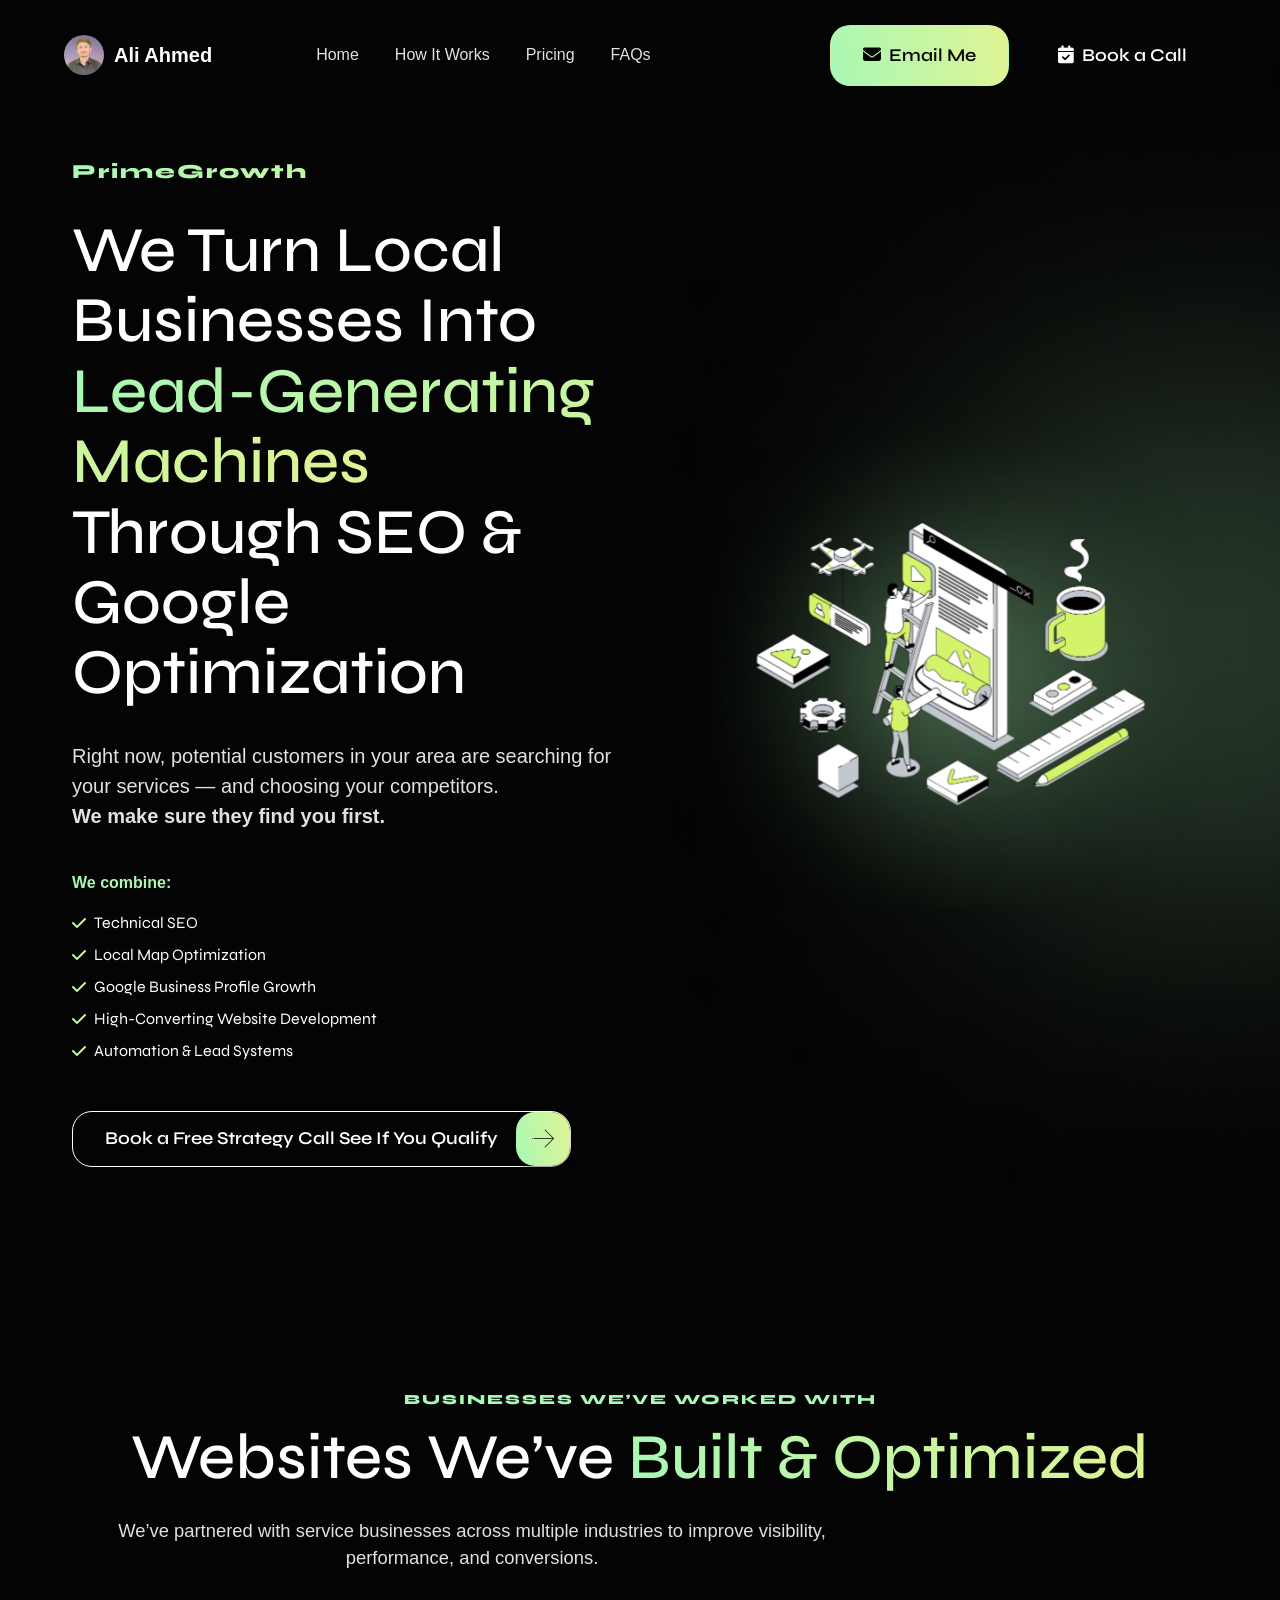
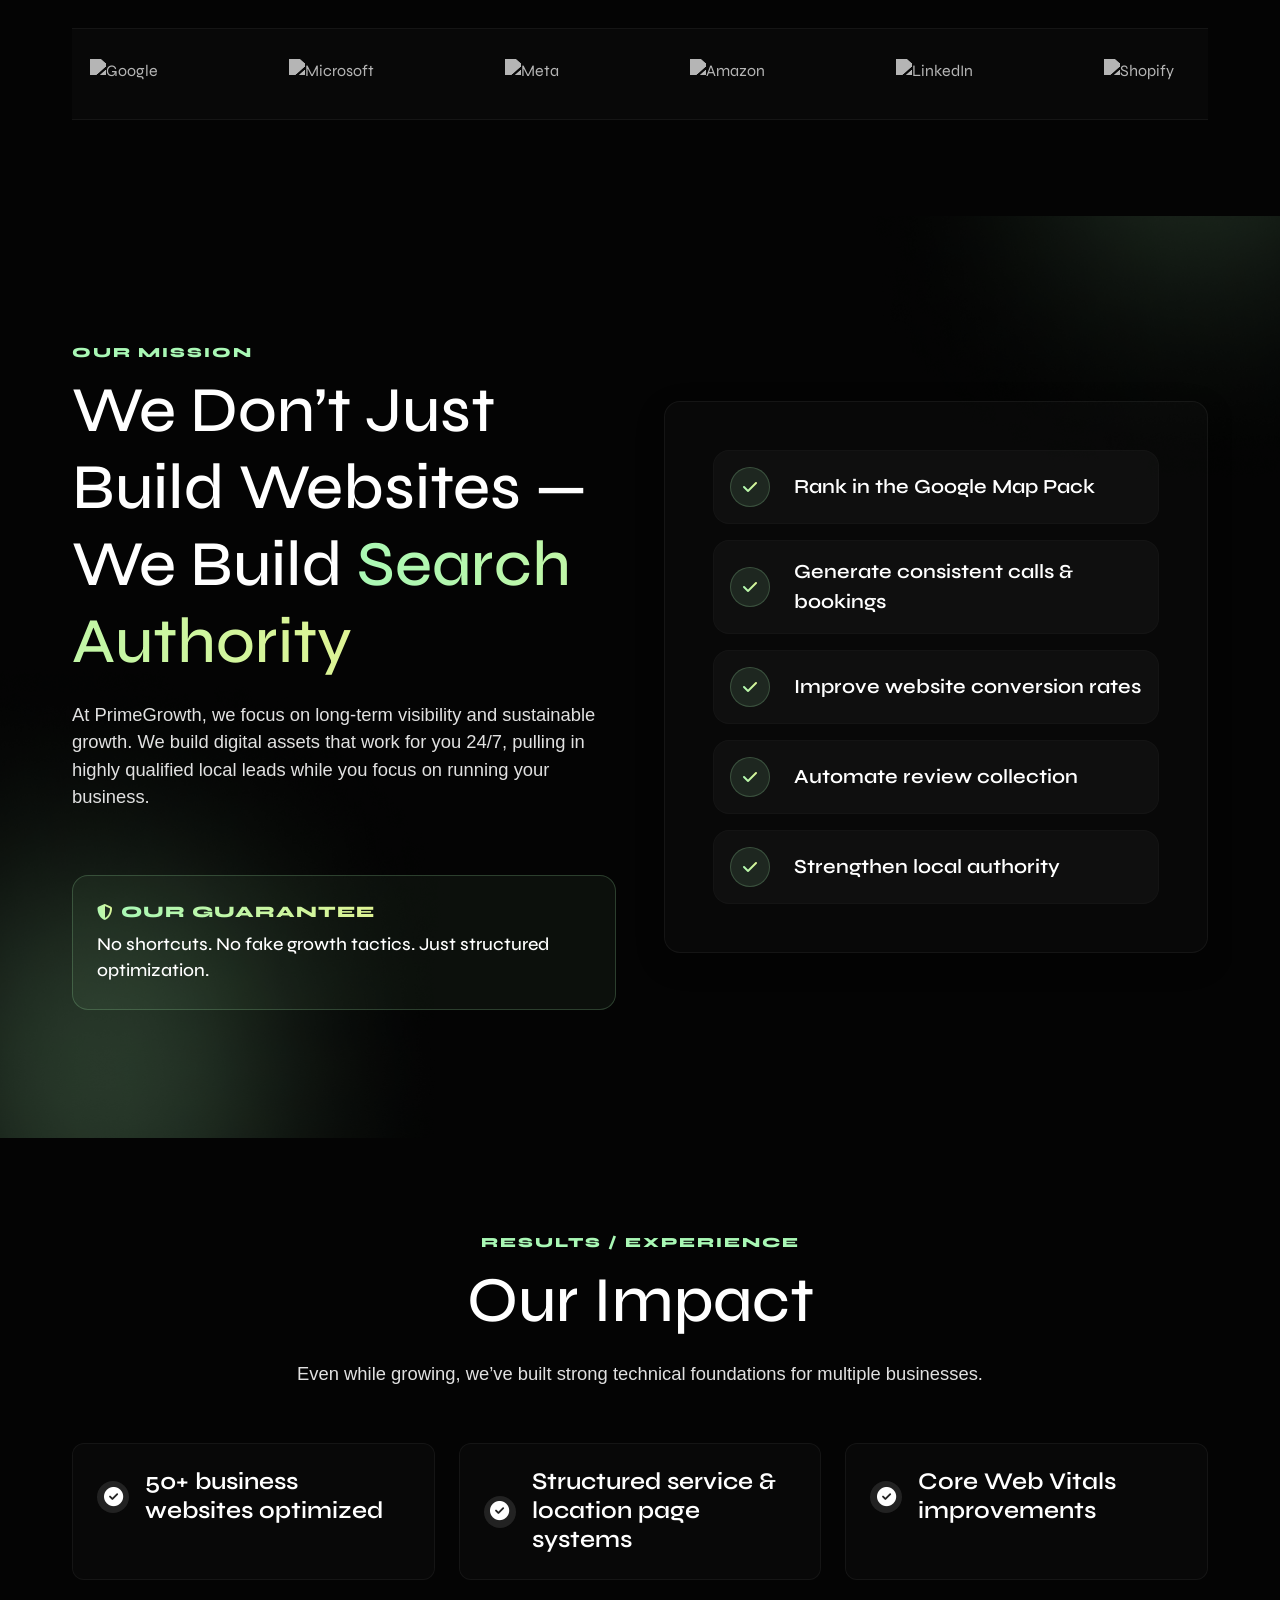
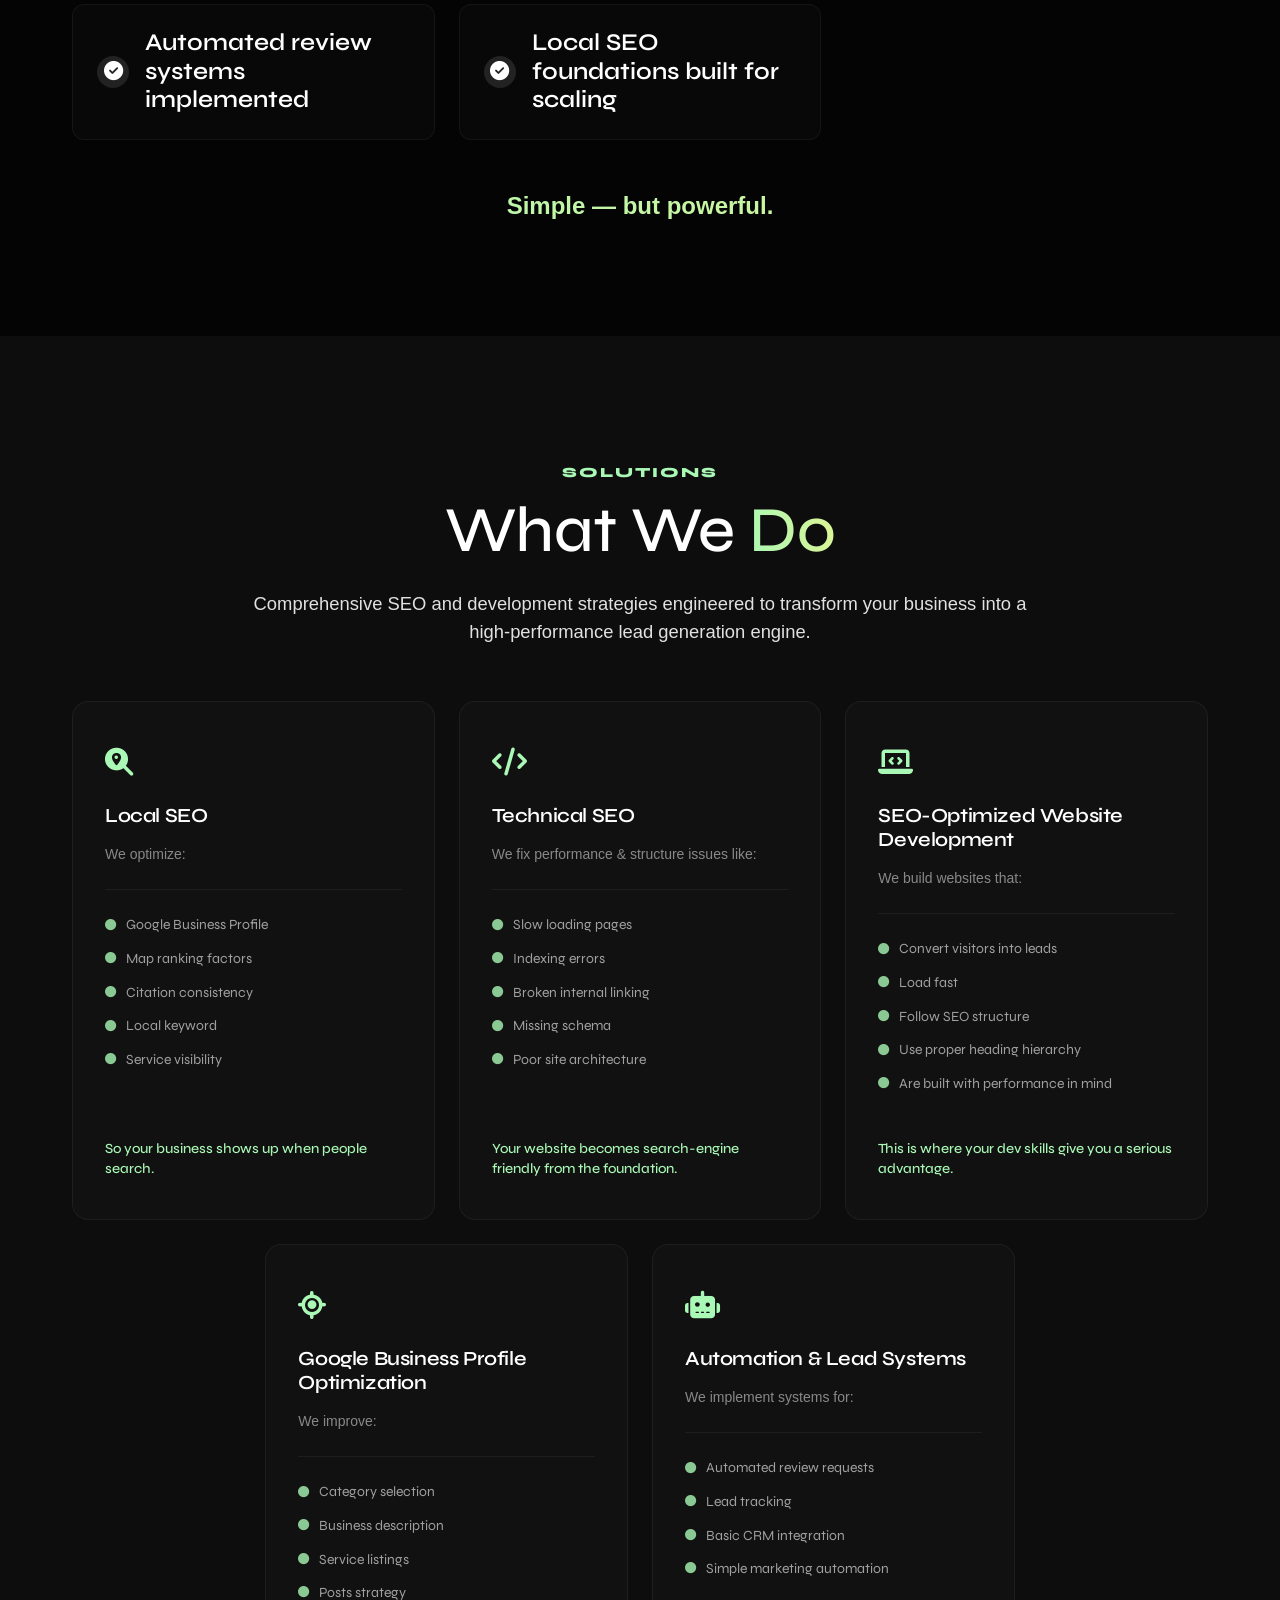
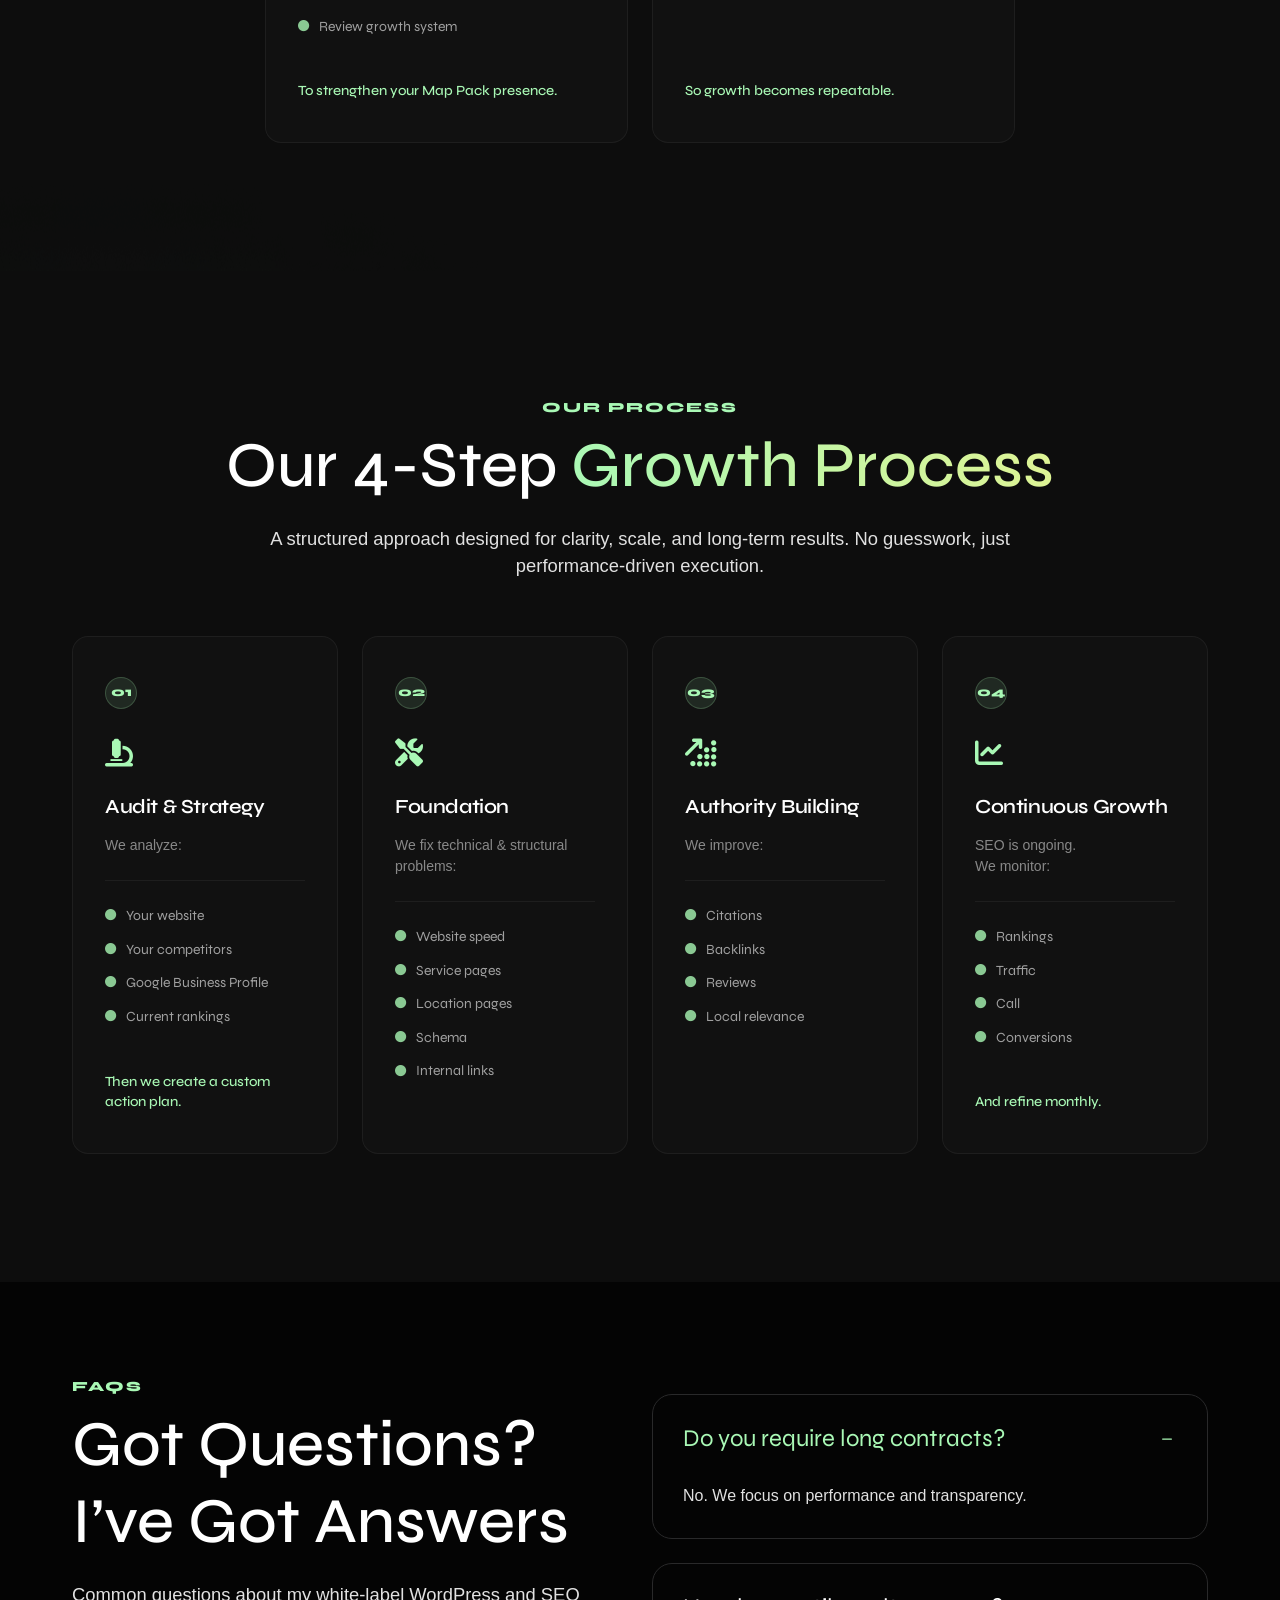
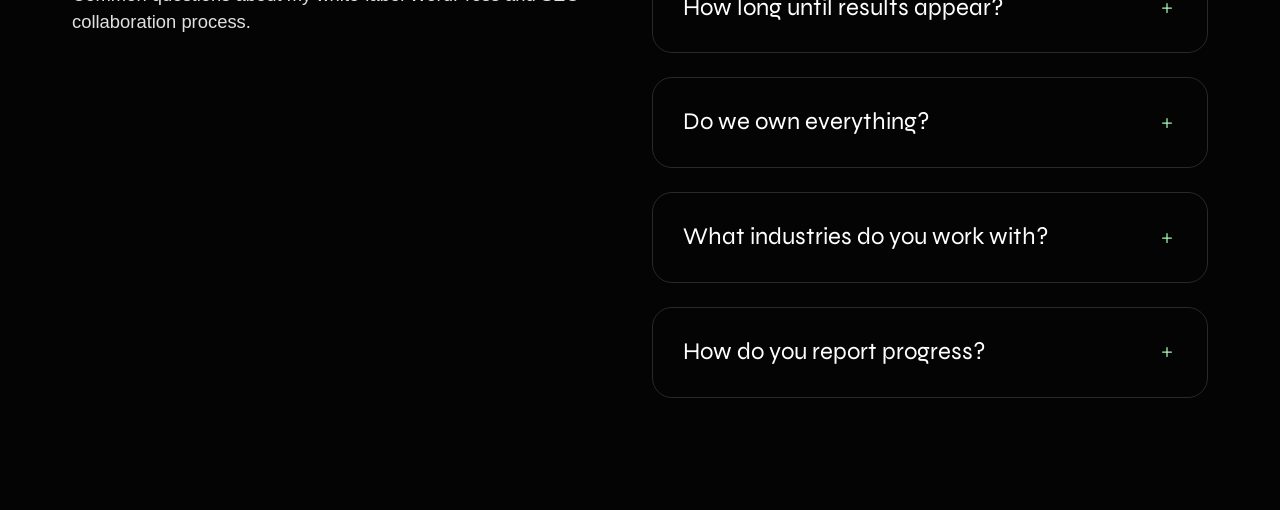
==== index-new.html @ 4bae59f8 "add indexnew.html" ====
<!DOCTYPE html>
<html lang="en">

<head>
    <meta charset="UTF-8">
    <meta name="viewport" content="width=device-width, initial-scale=1.0">
    <link rel="stylesheet" href="css/style.css">
    <link rel="stylesheet" href="https://cdnjs.cloudflare.com/ajax/libs/animate.css/3.7.0/animate.min.css">
    <link rel="stylesheet" href="https://cdn.jsdelivr.net/gh/shishirraven/animate-on-scroll@v1.2/animation_utility.css">
    <link rel="stylesheet" href="https://cdnjs.cloudflare.com/ajax/libs/font-awesome/6.4.2/css/all.min.css">
    <link rel="icon" type="image/x-icon" href="image/logo.png">
    <title>PrimeGrowth — SEO & Google Optimization for Local Businesses</title>
    <meta name="description"
        content="We turn local businesses into lead-generating machines through SEO, Google Business Profile growth, and high-converting websites.">
    <meta name="robots" content="index,follow">
    <meta property="og:title" content="PrimeGrowth — Lead-Generating SEO & Google Optimization">
    <meta property="og:description"
        content="We turn local businesses into lead-generating machines. Book a free strategy call today.">
    <meta property="og:type" content="website">

    <style>
        .marquee-container {
            overflow: hidden;
            user-select: none;
            display: flex;
            gap: 50px;
            padding: 30px 0;
            position: relative;
            background: rgba(255, 255, 255, 0.02);
            border-top: 1px solid rgba(255, 255, 255, 0.05);
            border-bottom: 1px solid rgba(255, 255, 255, 0.05);
        }

        .marquee-content {
            flex-shrink: 0;
            display: flex;
            justify-content: space-around;
            gap: 80px;
            min-width: 100%;
            animation: scroll-left 40s linear infinite;
        }

        @keyframes scroll-left {
            from {
                transform: translateX(0);
            }

            to {
                transform: translateX(calc(-100% - 80px));
            }
        }

        .marquee-item {
            display: flex;
            align-items: center;
            justify-content: center;
        }

        .marquee-item img {
            height: 30px;
            width: auto;
            filter: brightness(0) invert(1);
            opacity: 0.7;
            transition: all 0.3s ease;
        }

        .marquee-item img:hover {
            opacity: 1;
            transform: scale(1.05);
        }

        .marquee-container:hover .marquee-content {
            animation-play-state: paused;
        }

        .card-accent {
            transition: all 0.4s ease !important;
            background: #1a1a1a !important;
            border: 1px solid rgba(169, 248, 181, 0.1) !important;
            color: #ffffff !important;
        }

        .card-accent:hover {
            border-color: var(--accent-color) !important;
            box-shadow: 0 0 20px rgba(169, 248, 181, 0.2) !important;
            transform: translateY(-5px);
            color: #ffffff !important;
        }

        .card-accent p,
        .card-accent h4,
        .card-accent h5,
        .card-accent span,
        .card-accent li,
        .card-accent i {
            color: #ffffff !important;
            -webkit-text-fill-color: #ffffff !important;
        }

        .card-accent .text-accent,
        .card-accent i.text-accent {
            color: var(--accent-color) !important;
            -webkit-text-fill-color: var(--accent-color) !important;
        }

        .card-accent .blob,
        .card-accent .bg {
            display: none !important;
        }

        .card-accent .card-content {
            z-index: 2;
            position: relative;
        }

        .process-step-badge {
            width: 32px;
            height: 32px;
            display: flex;
            align-items: center;
            justify-content: center;
            background: rgba(169, 248, 181, 0.1);
            color: var(--accent-color);
            border-radius: 50%;
            font-size: 0.8rem;
            font-weight: 700;
            border: 1px solid rgba(169, 248, 181, 0.2);
            margin-bottom: 1.5rem;
        }

        .process-card {
            border-radius: 16px !important;
            border: 1px solid rgba(255, 255, 255, 0.05) !important;
            background: rgba(255, 255, 255, 0.02) !important;
            padding: 2.5rem 2rem !important;
            transition: all 0.4s cubic-bezier(0.165, 0.84, 0.44, 1) !important;
            height: 100%;
        }

        .process-card:hover {
            border-color: rgba(169, 248, 181, 0.3) !important;
            background: rgba(255, 255, 255, 0.03) !important;
            transform: translateY(-5px);
        }

        .process-icon-box {
            font-size: 1.75rem;
            color: var(--accent-color);
            margin-bottom: 1.25rem;
            display: inline-block;
        }

        .process-title {
            font-size: 1.25rem;
            font-weight: 600;
            color: #ffffff;
            margin-bottom: 1rem;
            letter-spacing: -0.02em;
        }

        .process-list {
            margin-top: 1.5rem;
            padding-top: 1.5rem;
            border-top: 1px solid rgba(255, 255, 255, 0.05);
        }

        .process-list li {
            color: rgba(255, 255, 255, 0.6) !important;
            font-size: 0.9rem;
            margin-bottom: 0.75rem;
            display: flex;
            align-items: center;
            gap: 10px;
        }

        .process-list li i {
            font-size: 0.7rem;
            color: var(--accent-color);
            opacity: 0.8;
        }

        .process-footer-text {
            font-size: 0.85rem;
            font-weight: 500;
            color: var(--accent-color);
            margin-top: auto;
            padding-top: 1rem;
        }

        @keyframes pulse-ring {
            0% {
                box-shadow: 0 0 0 0 rgba(169, 248, 181, 0.4);
            }

            70% {
                box-shadow: 0 0 0 12px rgba(169, 248, 181, 0);
            }

            100% {
                box-shadow: 0 0 0 0 rgba(169, 248, 181, 0);
            }
        }

        .pulse-icon-wrapper {
            animation: pulse-ring 2.5s infinite cubic-bezier(0.215, 0.61, 0.355, 1);
            border-radius: 50%;
        }
    </style>
</head>

<body>

    <div id="header" class="fixed-top bg-accent-transparent glass-effect py-0 px-xl-5 px-2" style="z-index: 9999;">
        <nav class="navbar navbar-expand-xl">
            <div class="container-fluid ps-3">
                <!-- Logo -->
                <div class="logo-container">
                    <a class="navbar-brand d-flex align-items-center" href="/">
                        <img src="image/profile.jpg" alt="Ali Ahmed" class="img-fluid rounded-circle"
                            style="width:40px; height:40px; object-fit:cover;">
                        <span style="color:white; margin-left:10px; font-weight:600;">Ali Ahmed</span>
                    </a>
                </div>

                <!-- Toggle -->
                <button class="navbar-toggler" type="button" data-bs-toggle="collapse" data-bs-target="#navbarNav"
                    aria-controls="navbarNav" aria-expanded="false" aria-label="Toggle navigation">
                    <i class="fa-solid fa-bars-staggered accent-color-2"></i>
                </button>

                <!-- Menu -->
                <div class="collapse navbar-collapse" id="navbarNav">
                    <ul class="navbar-nav ms-xl-4 ps-xl-5 me-auto mb-2 mb-xl-0 gap-1">
                        <li class="nav-item">
                            <a class="nav-link " aria-current="page" href="/">Home</a>
                        </li>
                        <li class="nav-item">
                            <a class="nav-link" href="#how-it-works">How It Works</a>
                        </li>
                        <li class="nav-item">
                            <a class="nav-link" href="#pricing">Pricing</a>
                        </li>
                        <li class="nav-item">
                            <a class="nav-link" href="#faq">FAQs</a>
                        </li>
                    </ul>

                    <!-- CTA Buttons -->
                    <div class="mb-xl-0 mb-3 d-flex flex-xl-row flex-column gap-3 w-max-content ps-xl-3">
                        <a href="mailto:ali791ahmed@gmail.com"
                            class="btn btn-accent d-flex flex-row gap-2 justify-content-center">
                            <i class="fa-solid fa-envelope"></i>
                            <span>Email Me</span>
                        </a>
                        <a href="#contact" class="btn btn-accent accent d-flex flex-row gap-2 justify-content-center">
                            <i class="fa-solid fa-calendar-check"></i>
                            <span>Book a Call</span>
                        </a>
                    </div>
                </div>
            </div>
        </nav>
    </div>

    <main>
        <!-- Banner -->
        <div class="section position-relative bg-attach-cover"
            style="background-image: url(image/bg_hero.png); padding-top: 10em; padding-bottom: 8em;">
            <div class="r-container position-relative h-100">
                <div class="row row-cols-xl-2 row-cols-1 align-items-center">
                    <div class="col">
                        <div class="d-flex flex-column gap-4 scrollanimation animated fadeInLeft adr-7">
                            <h6 class="text-accent uppercase fw-bold" style="letter-spacing: 2px;">PrimeGrowth</h6>
                            <h1 style="font-size: clamp(2.5rem, 5vw, 4rem); line-height: 1.1;">
                                We Turn Local Businesses Into <span class="text-accent">Lead-Generating Machines</span>
                                Through SEO & Google Optimization
                            </h1>
                            <p class="fs-5 text-color-2 text-start">
                                Right now, potential customers in your area are searching for your services — and
                                choosing your competitors. <br>
                                <strong>We make sure they find you first.</strong>
                            </p>

                            <div class="d-flex flex-column gap-3">
                                <p class="mb-0 fw-bold text-accent">We combine:</p>
                                <ul class="list-unstyled d-flex flex-column gap-2">
                                    <li class="d-flex align-items-center gap-2">
                                        <i class="fa-solid fa-check text-accent"></i> Technical SEO
                                    </li>
                                    <li class="d-flex align-items-center gap-2">
                                        <i class="fa-solid fa-check text-accent"></i> Local Map Optimization
                                    </li>
                                    <li class="d-flex align-items-center gap-2">
                                        <i class="fa-solid fa-check text-accent"></i> Google Business Profile
                                        Growth
                                    </li>
                                    <li class="d-flex align-items-center gap-2">
                                        <i class="fa-solid fa-check text-accent"></i> High-Converting Website
                                        Development
                                    </li>
                                    <li class="d-flex align-items-center gap-2">
                                        <i class="fa-solid fa-check text-accent"></i> Automation & Lead Systems
                                    </li>
                                </ul>
                            </div>

                            <div class="d-flex flex-wrap gap-3 mt-2">
                                <a href="#contact" class="btn btn-accent-icon">
                                    <span>Book a Free Strategy Call See If You Qualify</span>
                                    <div class="icon-box">
                                        <i class="rtmicon rtmicon-arrow-right"></i>
                                    </div>
                                </a>
                            </div>
                        </div>
                    </div>
                    <div class="col mt-xl-0 mt-5 scrollanimation animated fadeInRight adr-7">
                        <div class="position-relative">
                            <img src="image/img_banner.png" class="img-fluid" alt="PrimeGrowth SEO">
                        </div>
                    </div>
                </div>
            </div>
        </div>
        <!-- End Banner -->

        <!-- Trust Section -->
        <div class="section bg-accent-5">
            <div class="r-container">
                <div class="section-header text-center scrollanimation animated fadeInDown adr-7">
                    <h6 class="mini-heading">Businesses We’ve Worked With</h6>
                    <h2>Websites We’ve <span class="text-accent">Built & Optimized</span></h2>
                    <p class="section-para">
                        We’ve partnered with service businesses across multiple industries to improve visibility,
                        performance, and conversions.
                    </p>
                </div>

                <div class="marquee-container scrollanimation animated fadeInUp adr-7">
                    <div class="marquee-content">
                        <div class="marquee-item"><img
                                src="https://upload.wikimedia.org/wikipedia/commons/2/2f/Google_2015_logo.svg"
                                alt="Google"></div>
                        <div class="marquee-item"><img
                                src="https://upload.wikimedia.org/wikipedia/commons/9/96/Microsoft_logo_%282012%29.svg"
                                alt="Microsoft"></div>
                        <div class="marquee-item"><img
                                src="https://upload.wikimedia.org/wikipedia/commons/7/7b/Meta_Platforms_Inc._logo.svg"
                                alt="Meta"></div>
                        <div class="marquee-item"><img
                                src="https://upload.wikimedia.org/wikipedia/commons/a/a9/Amazon_logo.svg" alt="Amazon">
                        </div>
                        <div class="marquee-item"><img
                                src="https://upload.wikimedia.org/wikipedia/commons/0/01/LinkedIn_Logo.svg"
                                alt="LinkedIn"></div>
                        <div class="marquee-item"><img
                                src="https://upload.wikimedia.org/wikipedia/commons/0/0e/Shopify_logo_2018.svg"
                                alt="Shopify"></div>
                    </div>
                    <div class="marquee-content" aria-hidden="true">
                        <div class="marquee-item"><img
                                src="https://upload.wikimedia.org/wikipedia/commons/2/2f/Google_2015_logo.svg"
                                alt="Google"></div>
                        <div class="marquee-item"><img
                                src="https://upload.wikimedia.org/wikipedia/commons/9/96/Microsoft_logo_%282012%29.svg"
                                alt="Microsoft"></div>
                        <div class="marquee-item"><img
                                src="https://upload.wikimedia.org/wikipedia/commons/7/7b/Meta_Platforms_Inc._logo.svg"
                                alt="Meta"></div>
                        <div class="marquee-item"><img
                                src="https://upload.wikimedia.org/wikipedia/commons/a/a9/Amazon_logo.svg" alt="Amazon">
                        </div>
                        <div class="marquee-item"><img
                                src="https://upload.wikimedia.org/wikipedia/commons/0/01/LinkedIn_Logo.svg"
                                alt="LinkedIn"></div>
                        <div class="marquee-item"><img
                                src="https://upload.wikimedia.org/wikipedia/commons/0/0e/Shopify_logo_2018.svg"
                                alt="Shopify"></div>
                    </div>
                </div>
            </div>
        </div>
        <!-- End Trust Section -->

        <!-- Authority Section -->
        <div class="section bg-attach-cover" style="padding-block: 8em; background-image: url(image/bg_support.png);">
            <div class="r-container">
                <div class="row row-cols-xl-2 row-cols-1 align-items-center g-5">

                    <div class="col scrollanimation animated fadeInLeft adr-7">
                        <div class="d-flex flex-column gap-4">
                            <div class="section-header text-start mb-4">
                                <h6 class="mini-heading">OUR MISSION</h6>
                                <h2>
                                    We Don’t Just Build Websites — We Build <span class="text-accent">Search
                                        Authority</span>
                                </h2>
                                <p class="section-para">
                                    At PrimeGrowth, we focus on long-term visibility and sustainable growth. We build
                                    digital assets that work for you 24/7, pulling in highly qualified local leads while
                                    you
                                    focus on running your business.
                                </p>
                            </div>

                            <div class="mt-3 p-4 rounded-4"
                                style="background: rgba(169,248,181,0.05); border: 1px solid rgba(169,248,181,0.2); max-width: 100%;">
                                <div class="d-flex flex-column gap-2">
                                    <div class="d-flex align-items-center gap-2">
                                        <i class="fa-solid fa-shield-halved text-accent"></i>
                                        <span class="fw-bold text-accent uppercase" style="letter-spacing: 1px;">OUR
                                            GUARANTEE</span>
                                    </div>
                                    <h5 class="mb-0 text-white" style="line-height: 1.5; font-size: 1.1rem;">
                                        No shortcuts. No fake growth tactics. Just structured optimization.
                                    </h5>
                                </div>
                            </div>
                        </div>
                    </div>

                    <div class="col scrollanimation animated fadeInRight adr-7">
                        <div class="p-4 p-xl-5 rounded-4 d-flex flex-column gap-3"
                            style="background: rgba(255, 255, 255, 0.02); border: 1px solid rgba(255, 255, 255, 0.05); box-shadow: 0 10px 30px rgba(0,0,0,0.2);">

                            <div class="d-flex align-items-center gap-4 p-3 rounded-3"
                                style="background: rgba(255, 255, 255, 0.03); border: 1px solid rgba(255, 255, 255, 0.02);">
                                <div class="rounded-circle d-flex align-items-center justify-content-center"
                                    style="width: 40px; height: 40px; flex-shrink: 0; background: rgba(169, 248, 181, 0.1); border: 1px solid rgba(169, 248, 181, 0.2);">
                                    <i class="fa-solid fa-check text-accent"></i>
                                </div>
                                <span class="fs-5 fw-semibold text-white">Rank in the Google Map Pack</span>
                            </div>

                            <div class="d-flex align-items-center gap-4 p-3 rounded-3"
                                style="background: rgba(255, 255, 255, 0.03); border: 1px solid rgba(255, 255, 255, 0.02);">
                                <div class="rounded-circle d-flex align-items-center justify-content-center"
                                    style="width: 40px; height: 40px; flex-shrink: 0; background: rgba(169, 248, 181, 0.1); border: 1px solid rgba(169, 248, 181, 0.2);">
                                    <i class="fa-solid fa-check text-accent"></i>
                                </div>
                                <span class="fs-5 fw-semibold text-white">Generate consistent calls & bookings</span>
                            </div>

                            <div class="d-flex align-items-center gap-4 p-3 rounded-3"
                                style="background: rgba(255, 255, 255, 0.03); border: 1px solid rgba(255, 255, 255, 0.02);">
                                <div class="rounded-circle d-flex align-items-center justify-content-center"
                                    style="width: 40px; height: 40px; flex-shrink: 0; background: rgba(169, 248, 181, 0.1); border: 1px solid rgba(169, 248, 181, 0.2);">
                                    <i class="fa-solid fa-check text-accent"></i>
                                </div>
                                <span class="fs-5 fw-semibold text-white">Improve website conversion rates</span>
                            </div>

                            <div class="d-flex align-items-center gap-4 p-3 rounded-3"
                                style="background: rgba(255, 255, 255, 0.03); border: 1px solid rgba(255, 255, 255, 0.02);">
                                <div class="rounded-circle d-flex align-items-center justify-content-center"
                                    style="width: 40px; height: 40px; flex-shrink: 0; background: rgba(169, 248, 181, 0.1); border: 1px solid rgba(169, 248, 181, 0.2);">
                                    <i class="fa-solid fa-check text-accent"></i>
                                </div>
                                <span class="fs-5 fw-semibold text-white">Automate review collection</span>
                            </div>

                            <div class="d-flex align-items-center gap-4 p-3 rounded-3"
                                style="background: rgba(255, 255, 255, 0.03); border: 1px solid rgba(255, 255, 255, 0.02);">
                                <div class="rounded-circle d-flex align-items-center justify-content-center"
                                    style="width: 40px; height: 40px; flex-shrink: 0; background: rgba(169, 248, 181, 0.1); border: 1px solid rgba(169, 248, 181, 0.2);">
                                    <i class="fa-solid fa-check text-accent"></i>
                                </div>
                                <span class="fs-5 fw-semibold text-white">Strengthen local authority</span>
                            </div>

                        </div>
                    </div>

                </div>
            </div>
        </div>

        <!-- Results Section -->
        <div class="section">
            <div class="r-container">
                <div class="section-header text-center scrollanimation animated fadeInDown adr-7">
                    <h6 class="mini-heading">RESULTS / EXPERIENCE</h6>
                    <h2>Our Impact</h2>
                    <p class="section-para mx-auto">
                        Even while growing, we’ve built strong technical foundations for multiple businesses.
                    </p>
                </div>

                <div
                    class="row row-cols-xl-3 row-cols-md-2 row-cols-1 g-4 mb-5 scrollanimation animated fadeInUp adr-7">

                    <div class="col">
                        <div class="card-service h-100 p-4"
                            style="background: rgba(255, 255, 255, 0.02); border: 1px solid rgba(255, 255, 255, 0.05); border-radius: 12px;">
                            <div class="d-flex align-items-center gap-3">
                                <div class="bg-accent rounded-circle d-flex align-items-center justify-content-center pulse-icon-wrapper"
                                    style="width: 32px; height: 32px; flex-shrink: 0;">
                                    <i class="fa-solid fa-circle-check"
                                        style="color: #ffffff !important; font-size: 1.2rem;"></i>
                                </div>
                                <h5 class="mb-0 fw-semibold text-white">50+ business websites optimized</h5>
                            </div>
                        </div>
                    </div>

                    <div class="col">
                        <div class="card-service h-100 p-4"
                            style="background: rgba(255, 255, 255, 0.02); border: 1px solid rgba(255, 255, 255, 0.05); border-radius: 12px;">
                            <div class="d-flex align-items-center gap-3">
                                <div class="bg-accent rounded-circle d-flex align-items-center justify-content-center pulse-icon-wrapper"
                                    style="width: 32px; height: 32px; flex-shrink: 0;">
                                    <i class="fa-solid fa-circle-check"
                                        style="color: #ffffff !important; font-size: 1.2rem;"></i>
                                </div>
                                <h5 class="mb-0 fw-semibold text-white">Structured service & location page systems</h5>
                            </div>
                        </div>
                    </div>

                    <div class="col">
                        <div class="card-service h-100 p-4"
                            style="background: rgba(255, 255, 255, 0.02); border: 1px solid rgba(255, 255, 255, 0.05); border-radius: 12px;">
                            <div class="d-flex align-items-center gap-3">
                                <div class="bg-accent rounded-circle d-flex align-items-center justify-content-center pulse-icon-wrapper"
                                    style="width: 32px; height: 32px; flex-shrink: 0;">
                                    <i class="fa-solid fa-circle-check"
                                        style="color: #ffffff !important; font-size: 1.2rem;"></i>
                                </div>
                                <h5 class="mb-0 fw-semibold text-white">Core Web Vitals improvements</h5>
                            </div>
                        </div>
                    </div>

                    <div class="col">
                        <div class="card-service h-100 p-4"
                            style="background: rgba(255, 255, 255, 0.02); border: 1px solid rgba(255, 255, 255, 0.05); border-radius: 12px;">
                            <div class="d-flex align-items-center gap-3">
                                <div class="bg-accent rounded-circle d-flex align-items-center justify-content-center pulse-icon-wrapper"
                                    style="width: 32px; height: 32px; flex-shrink: 0;">
                                    <i class="fa-solid fa-circle-check"
                                        style="color: #ffffff !important; font-size: 1.2rem;"></i>
                                </div>
                                <h5 class="mb-0 fw-semibold text-white">Automated review systems implemented</h5>
                            </div>
                        </div>
                    </div>

                    <div class="col">
                        <div class="card-service h-100 p-4"
                            style="background: rgba(255, 255, 255, 0.02); border: 1px solid rgba(255, 255, 255, 0.05); border-radius: 12px;">
                            <div class="d-flex align-items-center gap-3">
                                <div class="bg-accent rounded-circle d-flex align-items-center justify-content-center pulse-icon-wrapper"
                                    style="width: 32px; height: 32px; flex-shrink: 0;">
                                    <i class="fa-solid fa-circle-check"
                                        style="color: #ffffff !important; font-size: 1.2rem;"></i>
                                </div>
                                <h5 class="mb-0 fw-semibold text-white">Local SEO foundations built for scaling</h5>
                            </div>
                        </div>
                    </div>

                </div>

                <div class="text-center scrollanimation animated fadeInUp adr-7">
                    <p class="fs-4 fw-bold text-accent">Simple — but powerful.</p>
                </div>
            </div>
        </div>

        <!-- Services Section -->
        <div class="section bg-accent-5" id="services" style="background: #0d0d0d; padding-block: 8em; background-image: url(image/bg_support.png);">
            <div class="r-container">
                <!-- Section Header -->
                <div class="section-header text-center scrollanimation animated fadeInDown adr-7">
                    <h6 class="mini-heading">SOLUTIONS</h6>
                    <h2>What We <span class="text-accent">Do</span></h2>
                    <p class="section-para mx-auto">
                        Comprehensive SEO and development strategies engineered to transform your business into a
                        high-performance lead generation engine.
                    </p>
                </div>

                <div
                    class="row row-cols-xl-3 row-cols-md-2 row-cols-1 g-4 scrollanimation animated fadeInUp adr-7 justify-content-center">
                    <!-- Service 1: Local SEO -->
                    <div class="col">
                        <div class="process-card d-flex flex-column">
                            <div class="process-icon-box">
                                <i class="fa-solid fa-magnifying-glass-location"></i>
                            </div>
                            <h4 class="process-title">Local SEO</h4>
                            <p class="small mb-0" style="color: rgba(255,255,255,0.5);">We optimize:</p>

                            <ul class="list-unstyled process-list">
                                <li><i class="fa-solid fa-circle"></i> Google Business Profile</li>
                                <li><i class="fa-solid fa-circle"></i> Map ranking factors</li>
                                <li><i class="fa-solid fa-circle"></i> Citation consistency</li>
                                <li><i class="fa-solid fa-circle"></i> Local keyword</li>
                                <li><i class="fa-solid fa-circle"></i> Service visibility</li>
                            </ul>

                            <div class="process-footer-text">
                                So your business shows up when people search.
                            </div>
                        </div>
                    </div>

                    <!-- Service 2: Technical SEO -->
                    <div class="col">
                        <div class="process-card d-flex flex-column">
                            <div class="process-icon-box">
                                <i class="fa-solid fa-code"></i>
                            </div>
                            <h4 class="process-title">Technical SEO</h4>
                            <p class="small mb-0" style="color: rgba(255,255,255,0.5);">We fix performance & structure
                                issues like:</p>

                            <ul class="list-unstyled process-list">
                                <li><i class="fa-solid fa-circle"></i> Slow loading pages</li>
                                <li><i class="fa-solid fa-circle"></i> Indexing errors</li>
                                <li><i class="fa-solid fa-circle"></i> Broken internal linking</li>
                                <li><i class="fa-solid fa-circle"></i> Missing schema</li>
                                <li><i class="fa-solid fa-circle"></i> Poor site architecture</li>
                            </ul>

                            <div class="process-footer-text">
                                Your website becomes search-engine friendly from the foundation.
                            </div>
                        </div>
                    </div>

                    <!-- Service 3: SEO-Optimized Website Development -->
                    <div class="col">
                        <div class="process-card d-flex flex-column">
                            <div class="process-icon-box">
                                <i class="fa-solid fa-laptop-code"></i>
                            </div>
                            <h4 class="process-title">SEO-Optimized Website Development</h4>
                            <p class="small mb-0" style="color: rgba(255,255,255,0.5);">We build websites that: </p>

                            <ul class="list-unstyled process-list">
                                <li><i class="fa-solid fa-circle"></i> Convert visitors into leads</li>
                                <li><i class="fa-solid fa-circle"></i> Load fast</li>
                                <li><i class="fa-solid fa-circle"></i> Follow SEO structure</li>
                                <li><i class="fa-solid fa-circle"></i> Use proper heading hierarchy</li>
                                <li><i class="fa-solid fa-circle"></i> Are built with performance in mind</li>
                            </ul>

                            <div class="process-footer-text">
                                This is where your dev skills give you a serious advantage.
                            </div>
                        </div>
                    </div>

                    <!-- Service 4: Google Business Profile Optimization -->
                    <div class="col">
                        <div class="process-card d-flex flex-column">
                            <div class="process-icon-box">
                                <i class="fa-solid fa-location-crosshairs"></i>
                            </div>
                            <h4 class="process-title">Google Business Profile Optimization</h4>
                            <p class="small mb-0" style="color: rgba(255,255,255,0.5);">We improve:</p>

                            <ul class="list-unstyled process-list">
                                <li><i class="fa-solid fa-circle"></i> Category selection</li>
                                <li><i class="fa-solid fa-circle"></i> Business description</li>
                                <li><i class="fa-solid fa-circle"></i> Service listings</li>
                                <li><i class="fa-solid fa-circle"></i> Posts strategy</li>
                                <li><i class="fa-solid fa-circle"></i> Review growth system</li>
                            </ul>

                            <div class="process-footer-text">
                                To strengthen your Map Pack presence.
                            </div>
                        </div>
                    </div>

                    <!-- Service 5: Automation & Lead Systems -->
                    <div class="col">
                        <div class="process-card d-flex flex-column">
                            <div class="process-icon-box">
                                <i class="fa-solid fa-robot"></i>
                            </div>
                            <h4 class="process-title">Automation & Lead Systems</h4>
                            <p class="small mb-0" style="color: rgba(255,255,255,0.5);">We implement systems for:</p>

                            <ul class="list-unstyled process-list">
                                <li><i class="fa-solid fa-circle"></i> Automated review requests</li>
                                <li><i class="fa-solid fa-circle"></i> Lead tracking</li>
                                <li><i class="fa-solid fa-circle"></i> Basic CRM integration</li>
                                <li><i class="fa-solid fa-circle"></i> Simple marketing automation</li>
                            </ul>

                            <div class="process-footer-text">
                                So growth becomes repeatable.
                            </div>
                        </div>
                    </div>
                </div>
            </div>
        </div>
        <!-- End Services Section -->

        <!-- Professional Process Section -->
        <div class="section overflow-hidden" style="background: #0d0d0d; padding-block: 8em; position: relative;">
            <div class="r-container">
                <!-- Header -->
                <div class="section-header text-center scrollanimation animated fadeInDown adr-7">
                    <h6 class="mini-heading">OUR PROCESS</h6>
                    <h2>Our 4-Step <span class="text-accent">Growth Process</span></h2>
                    <p class="section-para mx-auto">
                        A structured approach designed for clarity, scale, and long-term results. No guesswork, just
                        performance-driven execution.
                    </p>
                </div>

                <!-- Process Steps Grid -->
                <div class="row row-cols-xl-4 row-cols-md-2 row-cols-1 g-4 scrollanimation animated fadeInUp adr-7">
                    <!-- Step 01 -->
                    <div class="col">
                        <div class="process-card d-flex flex-column">
                            <div class="process-step-badge">01</div>
                            <div class="process-icon-box">
                                <i class="fa-solid fa-microscope"></i>
                            </div>
                            <h4 class="process-title">Audit & Strategy</h4>
                            <p class="small mb-0" style="color: rgba(255,255,255,0.5);">We analyze:</p>

                            <ul class="list-unstyled process-list">
                                <li><i class="fa-solid fa-circle"></i> Your website</li>
                                <li><i class="fa-solid fa-circle"></i> Your competitors</li>
                                <li><i class="fa-solid fa-circle"></i> Google Business Profile</li>
                                <li><i class="fa-solid fa-circle"></i> Current rankings</li>
                            </ul>

                            <div class="process-footer-text">
                                Then we create a custom action plan.
                            </div>
                        </div>
                    </div>

                    <!-- Step 02 -->
                    <div class="col">
                        <div class="process-card d-flex flex-column">
                            <div class="process-step-badge">02</div>
                            <div class="process-icon-box">
                                <i class="fa-solid fa-screwdriver-wrench"></i>
                            </div>
                            <h4 class="process-title">Foundation</h4>
                            <p class="small mb-0" style="color: rgba(255,255,255,0.5);">We fix technical & structural
                                problems:</p>

                            <ul class="list-unstyled process-list">
                                <li><i class="fa-solid fa-circle"></i> Website speed</li>
                                <li><i class="fa-solid fa-circle"></i> Service pages</li>
                                <li><i class="fa-solid fa-circle"></i> Location pages</li>
                                <li><i class="fa-solid fa-circle"></i> Schema</li>
                                <li><i class="fa-solid fa-circle"></i> Internal links</li>
                            </ul>
                        </div>
                    </div>

                    <!-- Step 03 -->
                    <div class="col">
                        <div class="process-card d-flex flex-column">
                            <div class="process-step-badge">03</div>
                            <div class="process-icon-box">
                                <i class="fa-solid fa-arrow-up-right-dots"></i>
                            </div>
                            <h4 class="process-title">Authority Building</h4>
                            <p class="small mb-0" style="color: rgba(255,255,255,0.5);">We improve:</p>

                            <ul class="list-unstyled process-list">
                                <li><i class="fa-solid fa-circle"></i> Citations</li>
                                <li><i class="fa-solid fa-circle"></i> Backlinks</li>
                                <li><i class="fa-solid fa-circle"></i> Reviews</li>
                                <li><i class="fa-solid fa-circle"></i> Local relevance</li>
                            </ul>
                        </div>
                    </div>

                    <!-- Step 04 -->
                    <div class="col">
                        <div class="process-card d-flex flex-column">
                            <div class="process-step-badge">04</div>
                            <div class="process-icon-box">
                                <i class="fa-solid fa-chart-line"></i>
                            </div>
                            <h4 class="process-title">Continuous Growth</h4>
                            <p class="small mb-0" style="color: rgba(255,255,255,0.5);">SEO is ongoing. <br> We monitor:
                            </p>

                            <ul class="list-unstyled process-list">
                                <li><i class="fa-solid fa-circle"></i> Rankings</li>
                                <li><i class="fa-solid fa-circle"></i> Traffic</li>
                                <li><i class="fa-solid fa-circle"></i> Call</li>
                                <li><i class="fa-solid fa-circle"></i> Conversions</li>
                            </ul>

                            <div class="process-footer-text">
                                And refine monthly.
                            </div>
                        </div>
                    </div>
                </div>
            </div>
        </div>
        <!-- End Professional Process Section -->

        <!-- FAQ Section -->
        <div class="section" id="faq">
            <div class="r-container">
                <div class="row row-cols-xl-2 row-cols-1">
                    <div class="col mb-3 scrollanimation animated fadeInLeft adr-7">
                        <div class="section-header text-center text-md-start">
                            <h6 class="mini-heading">FAQs</h6>
                            <h2>Got Questions? I’ve Got Answers</h2>
                            <p class="section-para">
                                Common questions about my white-label WordPress and SEO collaboration process.
                            </p>
                        </div>
                    </div>
                    <div class="col mb-3 scrollanimation animated fadeInRight adr-7">
                        <div class="d-flex flex-column gap-4 w-100">
                            <div class="accordion mt-3 d-flex flex-column gap-4" id="faqAccordion1">

                                <div class="accordion-item">
                                    <h2 class="accordion-header">
                                        <button class="accordion-button" type="button" data-bs-toggle="collapse"
                                            data-bs-target="#faqTrust" aria-expanded="true" aria-controls="faqTrust">
                                            Do you require long contracts?
                                        </button>
                                    </h2>
                                    <div id="faqTrust" class="accordion-collapse collapse show"
                                        data-bs-parent="#faqAccordion1">
                                        <div class="accordion-body">
                                            No. We focus on performance and transparency.
                                        </div>
                                    </div>
                                </div>

                                <div class="accordion-item">
                                    <h2 class="accordion-header">
                                        <button class="accordion-button collapsed" type="button"
                                            data-bs-toggle="collapse" data-bs-target="#faq1" aria-expanded="false"
                                            aria-controls="faq1">
                                            How long until results appear?
                                        </button>
                                    </h2>
                                    <div id="faq1" class="accordion-collapse collapse" data-bs-parent="#faqAccordion1">
                                        <div class="accordion-body">
                                            Local SEO typically shows movement in 2–4 months.
                                        </div>
                                    </div>
                                </div>

                                <div class="accordion-item">
                                    <h2 class="accordion-header">
                                        <button class="accordion-button collapsed" type="button"
                                            data-bs-toggle="collapse" data-bs-target="#faq2" aria-expanded="false"
                                            aria-controls="faq2">
                                            Do we own everything?
                                        </button>
                                    </h2>
                                    <div id="faq2" class="accordion-collapse collapse" data-bs-parent="#faqAccordion1">
                                        <div class="accordion-body">
                                            Yes. You own your website, domain, and Google Business Profile.
                                        </div>
                                    </div>
                                </div>

                                <div class="accordion-item">
                                    <h2 class="accordion-header">
                                        <button class="accordion-button collapsed" type="button"
                                            data-bs-toggle="collapse" data-bs-target="#faq3" aria-expanded="false"
                                            aria-controls="faq3">
                                            What industries do you work with?
                                        </button>
                                    </h2>
                                    <div id="faq3" class="accordion-collapse collapse" data-bs-parent="#faqAccordion1">
                                        <div class="accordion-body">
                                            We specialize in service-based local businesses.
                                        </div>
                                    </div>
                                </div>

                                <div class="accordion-item">
                                    <h2 class="accordion-header">
                                        <button class="accordion-button collapsed" type="button"
                                            data-bs-toggle="collapse" data-bs-target="#faq4" aria-expanded="false"
                                            aria-controls="faq4">
                                            How do you report progress?
                                        </button>
                                    </h2>
                                    <div id="faq4" class="accordion-collapse collapse" data-bs-parent="#faqAccordion1">
                                        <div class="accordion-body">
                                            We provide ranking & performance updates monthly.
                                        </div>
                                    </div>
                                </div>

                            </div>
                        </div>
                    </div>
                </div>
            </div>
        </div>
        <!-- End FAQ Section -->

    </main>

    <script src="js/vendor/bootstrap.bundle.min.js"></script>
    <script src="js/vendor/jquery.min.js"></script>
    <script src="js/script.js"></script>
</body>

</html>
---- css/style.css ----
/* Table of Contents:
1. Import Statements
2. Keyframes and Property Animations    
3. Custom Properties
4. Global Styles
5. Typography Styles
6. Heading and Subheadings
7. Form and Inputs
8. Maps Elements
9. Header, Footer and Navbar
10. Section and Container
11. Background and Setting Color
12. Swiper Setting
13. Button and Links
14. Overlay
15. Utility Classes
16. Social and Contact Setting
17. Breadcrumb
18. Spesific Media Queries
19. Card Setting
20. Progress and Rating 
21. Accordion
*/

/* ---------------------------- */
/* Import Statements            */
/* ---------------------------- */
@import url('../css/vendor/');
@import url('../css/vendor/bootstrap.min.css');
@import url('../css/vendor/fontawesome.css');
@import url('../css/vendor/brands.css');
@import url('../css/vendor/regular.css');
@import url('../css/vendor/solid.css');
@import url('../css/vendor/swiper-bundle.min.css');
@import url('../css/vendor/rtmicons.css');
@import url('../css/vendor/syne/stylesheet.css');
@import url('../css/vendor/inter/stylesheet.css');


/* ---------------------------- */
/* Keyframes and Property Animations            */
/* ---------------------------- */
@property --progress {
    syntax: '<integer>';
    inherits: true;
    initial-value: 0;
}

@keyframes load {
    to {
        --progress: var(--value)
    }
}

@keyframes background_animation {
    from {
        background-size: 100%;
    }

    to {
        background-size: 110%;
    }
}

@keyframes ripple {
    from {
        opacity: 1;
        transform: scale3d(1, 1, 1);
        transform-origin: center;
        border-width: 0px;
    }

    to {
        opacity: 0;
        transform: scale3d(1.7, 1.7, 1.8);
        transform-origin: center;
        border-width: 13px;
    }
}

/* ---------------------------- */
/*  Custom Properties            */
/* ---------------------------- */
:root {
    --primary: #040404;
    --text-color: #FFFFFF;
    --text-color-2: #E1E1E1;
    --background-color: #222222;
    --accent-color: #A9F8B5;
    --accent-color-2: #DFF494;
    --accent-color-3: linear-gradient(78.12deg, #A9F8B5 0.32%, #DFF494 99.52%);
    --accent-color-4: #666669;
    --accent-color-5: #29292a;
    --font-1: "Syne", sans-serif;
    --font-2: "Inter", sans-serif;
}


/* ---------------------------- */
/* Global Styles                */
/* ---------------------------- */
body {
    font-family: var(--font-1);
    color: var(--text-color);
    background-color: var(--primary);
}


/* ---------------------------- */
/* Typography                   */
/* ---------------------------- */
h1 {
    font-size: 72px;
    font-size: bold;
}

h2 {
    font-size: 64px;
    font-size: bold;
}


h3 {
    font-size: 48px;
    font-weight: 500;
}

h4 {
    font-size: 28px;
    font-weight: 500;
}

h5 {
    font-size: 24px;
    font-weight: 500;
}

h6 {
    font-size: 20px;
    font-weight: 500;
}

/* ---------------------------- */
/* Section Header Utilities      */
/* ---------------------------- */
.section-header {
    display: flex;
    flex-direction: column;
    gap: 0.75rem;
    margin-bottom: 3.5rem;
}

.section-header.text-center {
    text-align: center;
    /* align-items: center; */
}

.section-header.text-start {
    text-align: left;
    align-items: flex-start;
}

.mini-heading {
    color: var(--accent-color) !important;
    text-transform: uppercase;
    font-weight: 700;
    letter-spacing: 2px;
    font-size: 0.9rem;
    margin-bottom: 0;
}

.section-para {
    font-size: 1.15rem;
    color: var(--text-color-2);
    max-width: 800px;
    margin-bottom: 0;
}

@media (max-width: 993px) {
    .section-header {
        margin-bottom: 2.5rem;
        gap: 0.5rem;
    }
    .section-para {
        font-size: 1rem;
    }
}


button,
a {
    font-size: 18px;
    font-family: var(--font-2);
}

p {
    font-size: 16px;
    font-family: var(--font-2);
    color: var(--text-color-2);
}
.text-color-2{
    text-align: center;
}
ul {
    list-style: none;
}

.list-circle {
    list-style: disc var(--accent-color);
}

li {
    font-size: 16px;
}

img {
    object-fit: cover;
}

.text-accent {
    background: linear-gradient(78.12deg, #A9F8B5 0.32%, #DFF494 99.52%);
    -webkit-background-clip: text;
    -webkit-text-fill-color: transparent;
    background-clip: text;
}

.price-text {
    font-size: 64px;
    font-weight: bolder;
}

.price-text2 {
    font-size: 40px;
    font-weight: bolder;
}

.testimonial-text {
    font-size: 20px;
    font-style: italic;
    font-family: var(--font-2);
}

.testimonial-name {
    font-size: 18px;
    font-family: var(--font-2);
    color: var(--accent-color);
}

.testimonial-desc {
    font-size: 16px;
    font-family: var(--font-2);
    color: var(--text-color-2);
}

.small-text {
    font-size: 12px;
    font-family: var(--font-2);
}

.brush1 {
    position: relative;
    display: inline-block;
    padding-bottom: 20px;
}

.brush1::before {
    content: "";
    background: url('../image/Asset1.png') no-repeat center;
    background-size: contain;
    position: absolute;
    width: 110%;
    height: 100%;
    top: 0;
    left: -5%;
    z-index: -1;
    opacity: 0.8;
}

.brush2 {
    position: relative;
    display: inline-block;
    padding-bottom: 25px;
}

.brush2::before {
    content: "";
    background: url('../image/Asset31.png') no-repeat center;
    background-size: contain;
    position: absolute;
    width: 70%;
    height: 100%;
    top: 0;
    left: 10%;
    z-index: -1;
    opacity: 1;
}

/* ---------------------------- */
/* Headings and Subheadings      */
/* ---------------------------- */
.banner-heading {
    font-size: 5.5rem;
}

.sub-heading {
    color: var(--accent-color);
}

.text-color {
    color: var(--text-color);
}

.text-color-2 {
    color: var(--text-color-2);
}

.p-banner {
    color: var(--primary);
}

/* ---------------------------- */
/* Forms and Inputs             */
/* ---------------------------- */
.form-control {
    padding: 15px 24px;
    border: none;
}

.form-label {
    font-size: 24px;
}

.form.contact textarea {
    background-color: transparent;
    border-radius: 20px;
    color: var(--text-color-2);
    border: 1px solid var(--accent-color);
    outline: none;
    font-family: var(--font-2);
}

.form.contact input,
.form.contact select {
    background-color: transparent;
    border-radius: 20px;
    color: var(--text-color-2);
    border: 1px solid var(--accent-color);
    outline: none;
    font-family: var(--font-2);
}

.form.contact input:focus,
.form.contact textarea:focus,
.form.contact select:focus {
    box-shadow: none;
    border: solid 1px var(--accent-color);
    background-color: var(--accent-color);
    color: var(--primary);
}

.form.contact input:autofill,
.form.contact input:autofill:focus {
    color: var(--primary);
    transition: background-color 5000s ease-in-out;
    -webkit-text-fill-color: var(--primary);
    font-family: var(--font-2);
}

.form.contact input::placeholder,
.form.contact textarea::placeholder {
    color: var(--accent-color);
    font-family: var(--font-2);
}

.form.contact .submit_form {
    padding-inline: 2rem;
    padding-block: 1rem;
    text-decoration: none;
    transition: all 0.5s;
    background-color: var(--accent-color);
    color: var(--primary);
    border-radius: 20px;
    border: solid 1px var(--primary);
}

.form.contact .submit_form:hover {
    background-color: transparent;
    color: var(--accent-color);
    border: solid 1px var(--accent-color);
}

.form textarea {
    background-color: transparent;
    border-radius: 20px;
    color: var(--text-color-2);
    border: 1px solid var(--accent-color-4);
    outline: none;
    font-family: var(--font-1);
}

.form input,
.form select {
    background-color: transparent;
    border-radius: 20px;
    color: var(--text-color-2);
    border: 1px solid var(--accent-color-4);
    outline: none;
    font-family: var(--font-1);
}

/* Style khusus untuk opsi yang terpilih */
form select.form-select option:checked {
    color: var(--text-color-2);
}

.form input:focus,
.form textarea:focus,
.form select:focus {
    box-shadow: none;
    border: solid 1px var(--accent-color-2);
    background-color: var(--background-color);
    color: var(--accent-color-2);
}

.form input:autofill,
.form input:autofill:focus {
    color: var(--accent-color-4);
    transition: background-color 5000s ease-in-out;
    -webkit-text-fill-color: var(--text-color-2);
    font-family: var(--font-2);
}

.form input::placeholder,
.form textarea::placeholder {
    color: var(--accent-color-4);
    font-family: var(--font-1);
}

.custom-input-group {
    border: 1px solid var(--accent-color);
    border-radius: 50px;
    background: #1f1f1f;
    padding: 4px;
}

.custom-email-input {
    border: none !important;
    background: transparent !important;
    color: var(--text-color) !important;
    padding-left: 20px;
    padding-right: 0;
    font-size: 18px;
}

.custom-email-input::placeholder {
    color: var(--accent-color-4);
    font-size: 18px;
}

.custom-submit-button {
    background: var(--accent-color-3) !important;
    color: var(--primary) !important;
    font-weight: 600;
    padding: 12px 24px !important;
    border-radius: 50px !important;
    transition: all 0.3s ease;
}

.custom-submit-button:hover {
    opacity: 0.9;
}


.form option {
    background-color: var(--primary);
}

.form-check-input:checked[type=checkbox] {
    --bs-form-check-bg-image: url('data:image/svg+xml,<svg xmlns="http://www.w3.org/2000/svg" width="16" height="16" fill="blue" class="bi bi-check-xl" viewBox="0 0 16 16"><path d="M12.736 3.97a.733.733 0 0 1 1.047 0c.286.289.29.756.01 1.05L7.88 12.01a.733.733 0 0 1-1.065.02L3.217 8.384a.757.757 0 0 1 0-1.06.733.733 0 0 1 1.047 0l3.052 3.093 5.4-6.425a.247.247 0 0 1 .02-.022Z"/></svg>');
}

.form input.form-check-input {
    background-color: transparent;
    border: 1px solid gray;
}

.form input.form-check-input:checked {
    border: 1px solid blue;
    color: blue;
}

.form .submit_form {
    padding-inline: 2rem;
    padding-block: 1rem;
    text-decoration: none;
    transition: all 0.5s;
    background-color: transparent;
    color: var(--primary);
    border-radius: 20px;
    border: solid 1px var(--primary);
}


.submit_form:hover {
    background-color: transparent;
    color: var(--accent-color);
    border: 1px solid var(--accent-color);
}

.submit_form-subscribe {
    padding-inline: 2rem;
    padding-block: 0.7rem;
    text-decoration: none;
    transition: all 0.5s;
    color: white;
    background-color: transparent;
    border-radius: 5px;
}

.submit_appointment {
    padding-inline: 3rem;
    padding-block: 0.7rem;
    text-decoration: none;
    transition: all 0.5s;
    color: var(--primary);
    background-color: transparent;
    border-radius: 5px;
}

.submit_form-subscribe:hover {
    background-color: transparent;
    color: white;
    filter: none;
}

/* ---------------------------- */
/* Map Elements       */
/* ---------------------------- */
.maps {
    width: 100%;
    height: 480px;
    transition: filter 0.5s;
    display: block;
}


/* ---------------------------- */
/* Header, Footer and Navbar       */
/* ---------------------------- */
#header {
    transition: all 0.5s ease;
}

.logo-container {
    max-width: 230px;
  
}
.logo-container a img{
     max-width: 40px;
     border-radius: 5555px;
}

.logo-partner {
    filter: brightness(200%) contrast(0%) saturate(0%) blur(0px) hue-rotate(0deg);
    transition-duration: 0.5s;
}

.logo-partner:hover {
    filter: none;
}

.offcanvas {
    background-color: var(--primary);
}

.offcanvas-header {
    color: var(--text-color);
}

.navbar {
    padding-block: 1.5rem;
}

.navbar-nav .nav-link:focus {
    color: var(--accent-color);
    text-align: center;
}

.navbar-nav .nav-link.show {
    color: var(--accent-color);
}

.navbar-expand-xl .navbar-nav .nav-link {
    padding-inline: 1rem;
}

.nav-link {
    font-size: 16px;
    font-family: var(--font-2);
    color: var(--text-color-2);
    text-align: center;
    padding-block: 1.2rem;
}

.nav-link:hover {
    color: var(--text-color);
    text-align: center;
}

.nav-link.active {
    color: var(--accent-color) !important;
    text-align: center;
}

.navbar-toggler {
    border: none;
    color: var(--accent-color-2);
}

.navbar-toggler:focus {
    box-shadow: none;
    background-color: transparent;
    color: var(--accent-color-2);
}

.nav-tabs {
    border-bottom: none;
}

.nav-tabs .nav-link {
    background-color: transparent;
    color: var(--accent-color);
    border: none;
    position: relative;
}

.nav-tabs .nav-link:hover {
    border: none;
    color: white;
}

.nav-tabs .nav-link.active {
    background-color: transparent;
    border: none;
}

.nav-tabs .nav-link.active::after {
    content: "";
    position: absolute;
    bottom: 0;
    left: 0;
    width: 100%;
    height: 2px;
    background-color: var(--accent-color);
}

.dropdown-menu {
    border-radius: 0;
    border: none;
    padding: 0;
    width: 200px;
    -webkit-box-shadow: 0px 0px 24px 0px rgba(0, 0, 0, 0.3);
    -moz-box-shadow: 0px 0px 24px 0px rgba(0, 0, 0, 0.3);
    box-shadow: 0px 0px 24px 0px rgba(0, 0, 0, 0.3);
    overflow: visible;
}

.dropdown-item {
    padding-block: 0.75rem;
    color: var(--text-color);
    font-family: var(--font-1);
    font-size: 0.95rem;
    font-weight: 400;
    padding-inline: 0.75rem;
    text-align: center;
    background-color: var(--background-color);
    overflow: visible;
}

.dropdown-item.active {
    color: var(--primary);
    background-color: var(--accent-color);
}

.dropdown-item:hover {
    background-color: var(--accent-color);
    color: var(--primary);
}

.dropdown-item:focus {
    color: var(--accent-color);
}

/* ---------------------------- */
/* Section and Container       */
/* ---------------------------- */
.section {
    padding: 6em 3em 6em 3em;
    overflow: hidden;
    background-size: cover;
    background-position: center;
}

.r-container {
    max-width: 1440px;
    margin-right: auto;
    margin-left: auto;
    padding-right: 1.5rem;
    padding-left: 1.5rem;
    overflow-x: hidden;
}

@media only screen and (max-width: 993px) {
    .r-container {
        padding-right: 1rem;
        padding-left: 1rem;
    }
}


/* ---------------------------- */
/* Background and Setting Color      */
/* ---------------------------- */
.bg-accent-primary {
    background-color: var(--primary);
}

.bg-accent-color {
    background-color: var(--accent-color);
}

.bg-accent-color-2 {
    background-color: var(--accent-color-2);
}

.bg-accent-color-3 {
    background: var(--accent-color-3);
}

.bg-accent-color-4 {
    background-color: var(--accent-color-4);
}

.bg-accent-color-5 {
    background-color: var(--accent-color-5);
}

.bg-accent-color-6 {
    background-color: var(--accent-color-6);
}

.bg-accent-color-7 {
    background-color: var(--accent-color-7);
}

.bg-accent-color-8 {
    background-color: var(--accent-color-8);
}

.bg-accent-color-9 {
    background-color: var(--accent-color-9);
}

.bg-accent-color-10 {
    background-color: var(--accent-color-10);
}

.bg-accent-color-11 {
    background-color: var(--accent-color-11);
}

.bg-accent-color-12 {
    background-color: var(--accent-color-12);
}

.bg-accent {
    background-color: var(--background-color);

}

.bg-text-color {
    background-color: var(--text-color);
}

.bg-text-color-2 {
    background-color: var(--text-color-2);
}

.bg-accent-color-hover:hover {
    background-color: var(--accent-color);
    color: white;
}

.bg-dark-transparent {
    background-color: #232323b7;
}

.accent-color-primary {
    color: var(--primary);
}

.accent-color {
    color: var(--accent-color);
}

.accent-color-2 {
    color: var(--accent-color-2);
}

.accent-color-3 {
    color: var(--accent-color-3);
}

.accent-color-4 {
    color: var(--accent-color-4);
}

.accent-color-5 {
    color: var(--accent-color-5);
}

.accent-color-6 {
    color: var(--accent-color-6);
}

.accent-color-7 {
    color: var(--accent-color-7);
}

.accent-color-8 {
    color: var(--accent-color-8);
}

.accent-color-9 {
    color: var(--accent-color-9);
}

.accent-color-10 {
    color: var(--accent-color-10);
}

.accent-color-11 {
    color: var(--accent-color-11);
}

.accent-color-12 {
    color: var(--accent-color-12);
}

.bg-background-color {
    color: var(--background-color);
}

.border-accent {
    border-color: var(--text-color-2) !important;
}

.border-accent-2 {
    border-color: var(--accent-color) !important;
}

.border-accent-4 {
    border-color: var(--accent-color-4) !important;
}

.border-accent-5 {
    border-color: var(--accent-color-5) !important;
}

.border-text-color {
    border-color: var(--text-color) !important;
}

.border-testimonial {
    border-right: 5px solid var(--accent-color-2);
}

.border-bottom-hover:hover {
    border-bottom: 2px solid var(--accent-color);
}

.border-accent-color {
    border: 1px solid var(--accent-color);
}

.custom-border {
    border-width: 15px 0 0 15px;
    border-style: solid;
    border-color: var(--background-color);
    border-radius: 50% 0 50% 0;
}

.custom-border-2 {
    border-width: 10px;
    border-style: solid;
    border-color: var(--primary);
    border-radius: 50%;
    padding: 15px;
    display: flex;
    align-items: center;
    justify-content: center;
    text-align: center;
    margin-bottom: -2.5rem;
    position: relative;
    z-index: 2;
}

.clipped-image {
    width: 100%;
    height: 100%;
    object-fit: cover;
    border-radius: 20px;
    clip-path: polygon(0 0, 100% 0, 100% 73%, 82% 73%, 82% 100%, 0 100%, 0% 80%, 0% 20%)
}

.outline {
    color: transparent;
    -webkit-text-stroke-width: 1px;
    -webkit-text-stroke-color: var(--accent-color);
}

.text-gray {
    color: grey !important;
}

/* ---------------------------- */
/* Swiper Setting              */
/* ---------------------------- */
.text-marquee {
    overflow: hidden;
    white-space: nowrap;
    position: relative;
}

.text-marquee-content {
    display: inline-block;
    animation: text-marquee 70s linear infinite;
    font-size: 100px;
    padding-right: 50%;
}

@keyframes text-marquee {
    from {
        transform: translateX(0%);
    }

    to {
        transform: translateX(-100%);
    }
}

.marquee-container {
    overflow: hidden;
    /* white-space: nowrap; */
    width: 100%;
    display: flex;
    flex-direction: row;
    --gap: 1rem;
    --speed: 20;
    /* gap: var(--gap); */
}

.marquee {
    animation: marquee calc(500s / var(--speed)) infinite linear;
}

.reverse .marquee {
    animation-direction: reverse;
}

.marquee-content {
    display: inline-flex;
}

.marquee-item:hover img {
    filter: var(--accent-color);
}

.marquee-item {
    text-wrap: nowrap;
    padding-inline: var(--gap);
    margin-right: 1rem;
    width: max-content;
}

@keyframes marquee {
    from {
        transform: translateX(0%);
    }

    to {
        transform: translateX(calc(-100% - 1rem));
    }
}

img.rotate {
    width: 300px;
    animation: rotation 6s infinite linear;
}

@keyframes rotation {
    from {
        transform: rotate(0deg);
    }

    to {
        transform: rotate(360deg);
    }
}

.swiperTestimonials {
    overflow: visible;
}

.swiperTestimonials2 {
    position: relative;
    padding-bottom: 40px;
}

.swiperStep .swiper-slide.swiper-slide-thumb-active h4 {
    color: var(--accent-color);
}

.swiperStep {
    width: 100%;
    height: 300px;
    margin-left: auto;
    margin-right: auto;
}

.swiperStep2 .swiper-slide img {
    display: block;
    width: 100%;
    height: 550px;
    object-fit: cover;
}

.swiperStep2 .swiper-slide {
    background-size: cover;
    background-position: center;
}

.swiperStep {
    width: 100%;
    height: 100%;
}

.swiperStep .swiper-slide img {
    display: block;
    width: 100%;
    object-fit: cover;
}

.swiperStep {
    height: 20%;
    box-sizing: border-box;
    padding: 10px 0;
}

.swiperStep .swiper-slide {
    width: 25%;
    height: 100%;
    opacity: 0.4;
}

.swiperStep .swiper-slide-thumb-active {
    opacity: 1;
}

.padding-swiper {
    position: relative;
    padding-inline: 5rem;
}

.mySwiper {
    position: relative;
    padding-bottom: 156px;
}

.swiperImage {
    position: relative;
    width: 100%;
}

.swiper-pagination {
    margin-top: 1rem;
    position: relative;
}


.swiper-pagination-bullet {
    background: var(--accent-color-3);
    opacity: 1;
}

.swiper-pagination-bullet-active {
    background: var(--accent-color-11);
}

.swiper-slide {
    padding: 0.5rem;
}

.swiper-button-next::after,
.swiper-button-prev::after {
    font-size: 27px;
}

.swiperStep2 .swiper-button-next::after,
.swiperStep2 .swiper-button-prev::after {
    font-size: 45px;
}

.swiperStep2 .swiper-button-next,
.swiperStep2 .swiper-button-prev {
    right: -1rem;
    top: 15rem;
    width: 95px;
    height: 95px;
    border: 6px solid var(--primary);
    background: linear-gradient(180deg, #050505 -77.42%, #01C7F3 100%);
    color: var(--text-color);
    border-radius: 50%;
    display: flex;
    justify-content: center;
    align-items: center;
    cursor: pointer;
}

.swiper-button-next.accent,
.swiper-button-prev.accent {
    bottom: 10px;
    /* Posisikan tombol di bagian bawah */
    width: 50px;
    height: 50px;
    border: 1px solid var(--accent-color);
    background-color: var(--background-color);
    /* Warna background semi-transparan */
    color: var(--accent-color);
    border-radius: 50%;
    /* Membuat tombol bulat */
    display: flex;
    justify-content: center;
    align-items: center;
    cursor: pointer;
}

.swiper-button-next.accent {
    right: 0;
    transform: translateY(20px);
}

.swiper-button-prev.accent {
    left: 0;
    transform: translateY(20px);
}

.swiper-button-next.accent2,
.swiper-button-prev.accent2 {
    top: 15px;
    /* Posisikan tombol di bagian bawah */
    width: 50px;
    height: 50px;
    border: 1px solid var(--accent-color);
    background-color: var(--background-color);
    /* Warna background semi-transparan */
    color: var(--accent-color);
    border-radius: 50%;
    /* Membuat tombol bulat */
    display: flex;
    justify-content: center;
    align-items: center;
    cursor: pointer;
}

.swiper-button-next.accent2 {
    right: 0;
    transform: translateY(20px);
}

.swiper-button-prev.accent2 {
    left: 0;
    transform: translateY(20px);
}

/* Center the buttons horizontally */
.swiperStep2 .swiper-button-next {
    right: 0;
    transform: translateY(20px);
}

.swiperStep2 .swiper-button-prev {
    left: 0;
    transform: translateY(20px);
}

.mySwiper .swiper-button-next,
.mySwiper .swiper-button-prev {
    top: 25rem;
    width: 50px;
    height: 50px;
    border: 2px solid var(--accent-color);
    background-color: transparent;
    color: var(--accent-color);
    border-radius: 50%;
    display: flex;
    justify-content: center;
    align-items: center;
    cursor: pointer;
}

/* Center the buttons horizontally */
.mySwiper .swiper-button-next {
    right: 45%;
    transform: translateY(20px);
}

.mySwiper .swiper-button-prev {
    left: 45%;
    transform: translateY(20px);
}

/* Center the buttons horizontally */
.swiper-button-next.service {
    right: -9%;
    /* Gerakkan tombol next ke kanan dari tengah */
    transform: translateY(20px);
}

.swiper-button-prev.service {
    left: -7%;
    /* Gerakkan tombol prev ke kiri dari tengah */
    transform: translateY(20px);
}

/* Style for both next and prev buttons */
.swiperImage .swiper-button-next,
.swiperImage .swiper-button-prev {
    bottom: 10px;
    /* Posisikan tombol di bagian bawah */
    width: 50px;
    height: 50px;
    border: 1px solid var(--accent-color);
    background-color: var(--background-color);
    /* Warna background semi-transparan */
    color: var(--accent-color);
    border-radius: 50%;
    /* Membuat tombol bulat */
    display: flex;
    justify-content: center;
    align-items: center;
    cursor: pointer;
}

/* Center the buttons horizontally */
.swiperImage .swiper-button-next {
    left: 50%;
    /* Gerakkan tombol next ke kanan dari tengah */
    transform: translateY(20px);
}

.swiperImage .swiper-button-prev {
    left: 47%;
    /* Gerakkan tombol prev ke kiri dari tengah */
    transform: translateY(20px);
}

/* Ukuran icon panah */
.swiperImage .swiper-button-next::after,
.swiperImage .swiper-button-prev::after {
    font-size: 24px;
}

/* Hover effect */
.swiperImage .swiper-button-next:hover,
.swiperImage .swiper-button-prev:hover {
    background-color: var(--accent-color);
    color: var(--primary);
    /* Background lebih gelap saat hover */
}

.custom-swiper {
    width: 100%;
    height: 600px;
    padding-right: 3rem;
}

.custom-slide {
    display: flex;
    justify-content: center;
    align-items: center;
}

.custom-scrollbar {
    width: 6px;
    position: absolute;
    right: 10px;
    top: 0px;
    margin-top: 150px;
    bottom: 0;
    background: #e0e0e0;
    border-radius: 10px;
    z-index: 9999;
}

.swiper-scrollbar.swiper-scrollbar-vertical {
    height: 300px;
}

.custom-scrollbar .swiper-scrollbar-drag {
    background: #ff9800;
    border-radius: 10px;
}

/* ---------------------------- */
/* Buttons & Links              */
/* ---------------------------- */
button {
    padding-inline: 1rem;
    padding-block: 0.5rem;
    text-decoration: none;
    transition: all 0.5s;
}

button:hover {
    color: var(--text-color);
}

a {
    text-decoration: none;
}

.w-max-content {
    width: max-content;
}

.read-more {
    color: var(--accent-color-4);
    font-family: var(--font-2);
    font-size: 16px;
    transition: all 0.5s;
}

.read-more.blog {
    color: var(--text-color);
    transition: all 0.5s;
}

.read-more:hover {
    color: var(--text-color);
}

.tags {
    font-family: var(--font-1);
    font-size: 18px;
    color: var(--accent-color-4);
}

.tags.active {
    color: var(--accent-color);
}

.btn {
    font-size: 18px;
    display: inline-flex;
    align-items: center;
    justify-content: center;
    font-family: var(--font-1);
    font-weight: 600;
    position: relative;
    display: inline-block;
    pointer-events: auto;
    cursor: pointer;

}

.btn::before,
.btn::after {
    position: absolute;
    top: 0;
    left: 0;
    width: 100%;
    height: 100%;
}

.btn-close {
    color: var(--text-color);
}

.btn-close:hover {
    color: var(--text-color);
}

.btn-accent {
    background: linear-gradient(78.12deg, #A9F8B5 0.32%, #DFF494 99.52%);
    color: var(--primary);
    transition: all 0.5s;
    border: 1px solid transparent;
    padding: 16px 32px;
    border-radius: 20px;
    overflow: hidden;
}

.btn-accent:hover span {
    animation: MoveScaleRightInitial 0.3s forwards, MoveScaleRightEnd 0.3s forwards 0.3s;
}

@keyframes MoveScaleRightInitial {
    to {
        transform: translate3d(105%, 0, 0) scale3d(2, 1, 1);
        opacity: 0;
    }
}

@keyframes MoveScaleRightEnd {
    from {
        transform: translate3d(-100%, 0, 0) scale3d(2, 1, 1);
        opacity: 0;
    }

    to {
        transform: translate3d(0, 0, 0);
        opacity: 1;
    }
}

.btn-accent:hover {
    border-color: var(--accent-color);
    color: var(--primary);
}

.btn-accent.accent {
    background: transparent;
    border-color: transparent;
    color: var(--text-color);
}

.btn-accent.accent:hover {
    border: 1px solid var(--text-color);
    color: var(--text-color);
}

.btn-accent-underline {
    background-color: transparent;
    border-bottom: 1px solid transparent;
    color: var(--text-color);
    white-space: nowrap;
    cursor: pointer;
    position: relative;
    padding-bottom: 4px;
}

.btn-accent-underline::before,
.btn-accent-underline::after {
    content: '';
    position: absolute;
    width: 100%;
    height: 1px;
    background: currentColor;
    top: 100%;
    left: 0;
    pointer-events: none;
}

.btn-accent-underline::before {
    transform: scaleX(1);
    transform-origin: 0% 50%;
    transition: transform 0.3s ease-in-out;
}

.btn-accent-underline:hover::before {
    transform-origin: 100% 50%;
    transform: scaleX(0);
}

.btn-accent-underline::after {
    transform: scaleX(0);
    transform-origin: 0% 50%;
    transition: transform 0.3s ease-in-out 0.3s;
}

.btn-accent-underline:hover::after {
    transform: scaleX(1);
}

.btn-accent-underline:hover {
    background: linear-gradient(78.12deg, #A9F8B5 0.32%, #DFF494 99.52%);
    -webkit-background-clip: text;
    -webkit-text-fill-color: transparent;
    background-clip: text;
}

.btn-toggler-accent {
    background-color: transparent;
    border: 1px solid var(--text-color);
    color: var(--text-color);
    aspect-ratio: 1/1;
    width: 60px;
    height: 60px;
    border-radius: 50%;
}


.btn-toggler-accent:hover {
    background-color: var(--text-color);
    color: var(--primary);
}

.btn-white-outline {
    background-color: transparent;
    border: 1px solid var(--text-color);
    color: var(--text-color);
    padding: 16px 32px;
    border-radius: 20px;
    overflow: hidden;
}

.btn-white-outline:hover {
    background-color: transparent;
    border: 1px solid var(--text-color);
    color: var(--text-color);
}

.btn-white-outline:hover span {
    animation: MoveScaleRightInitial 0.3s forwards, MoveScaleRightEnd 0.3s forwards 0.3s;
}

@keyframes MoveScaleRightInitial {
    to {
        transform: translate3d(105%, 0, 0) scale3d(2, 1, 1);
        opacity: 0;
    }
}

@keyframes MoveScaleRightEnd {
    from {
        transform: translate3d(-100%, 0, 0) scale3d(2, 1, 1);
        opacity: 0;
    }

    to {
        transform: translate3d(0, 0, 0);
        opacity: 1;
    }
}

.btn-accent-icon {
    background-color: transparent;
    border: 1px solid var(--text-color);
    color: var(--text-color);
    padding-left: 32px;
    border-radius: 20px;
    padding-right: 4.5rem;
    height: 56px;
    position: relative;
    align-items: center;
    justify-content: center;
    display: flex;
}

.btn-accent-icon:hover {
    border: 1px solid transparent;
}

.btn-accent-icon .icon-box {
    position: absolute;
    top: 0;
    right: 0;
    display: flex;
    justify-content: center;
    font-size: 24px;
    font-weight: 600;
    align-items: center;
    text-align: center;
    aspect-ratio: 1/1;
    border-radius: 19px;
    background: linear-gradient(78.12deg, #A9F8B5 0.32%, #DFF494 99.52%);
    box-shadow: 0px 4px 4.8px rgba(4, 4, 4, 0.4);
    color: var(--primary);
    padding: 15px;
    width: 54px;
    height: 54px;
    transform: translateX(0);
    transition: transform 0.4s ease-in-out, width 0.4s ease-in-out;
}

.btn-accent-icon:hover .icon-box {
    width: 100%;
    height: 54px;
}

.btn-accent-icon:hover i {
    animation: MoveScaleRightInitial 0.3s forwards, MoveScaleRightEnd 0.3s forwards 0.3s;
}

.partner {
    display: flex;
    justify-content: center;
}

.partner svg {
    color: var(--accent-color-4);
    width: 216px;
    height: 51px;
    transition: all 0.5s ease;
}

.partner:hover svg {
    color: var(--text-color);
}

.image-footer .social-item {
    color: var(--primary);
    background-color: var(--accent-color);
}

.image-footer:hover .image-footer-blur {
    background: rgba(24, 21, 24, 0.3);
    backdrop-filter: blur(2px);
    position: absolute;
    height: 100%;
    width: 100%;
    top: 0;
    left: 0;
    bottom: 0;
    z-index: 1;
    transition: all 0.5s ease;
}

.image-footer {
    position: relative;
    width: max-content;
}

.image-footer .image-zoom {
    position: absolute;
    width: 100%;
    height: 100%;
    z-index: 2;
    top: 0;
    bottom: 0;
    left: 0;
    right: 0;
    transform: scaleY(0);
    transform-origin: bottom;
    transition: all 0.5s ease;
}

.image-footer:hover .image-zoom {
    transform: scaleY(1);
}


.card .link {
    color: var(--accent-color);
    transition: color 0.5s;
}

.card .link:hover {
    color: var(--primary);
}

.link.accent-color {
    color: var(--accent-color);
    transition: color 0.5s;
}

.link.accent-color:hover {
    color: var(--dark-bg);
}

.link {
    color: var(--text-color-2);
}

.link:hover {
    color: var(--accent-color);
}

a .icon-box-2 {
    transition: all 0.5s ease;
    transform: rotate(0deg);
}

a:hover .icon-box-2 {
    transform: rotate(45deg);
}

.link-white {
    color: white;
}

.link-white:hover {
    color: var(--accent-color);
}

/* ---------------------------- */
/* Overlay                      */
/* ---------------------------- */
.blog-overlay {
    position: absolute;
    height: 100%;
    width: 100%;
    top: 0;
    left: 0;
    background: linear-gradient(180deg, rgba(0, 0, 0, 0) 0%, rgba(0, 69, 81, 0.6) 100%);
    transition: background 0.3s, border-radius 0.3s, opacity 0.3s;
}

.image-overlay {
    height: 100%;
    width: 100%;
    top: 0;
    left: 0;
    position: absolute;
    background: linear-gradient(180deg, rgba(5, 5, 5, 0.3) 23.17%, rgba(1, 199, 243, 0.3) 127.38%);
}

.overlay {
    color: var(--accent-color-2);
    opacity: 0.3;
}

.bg-overlay {
    background: linear-gradient(0deg, rgba(0, 0, 0, 0.5), rgba(0, 0, 0, 0.5));
    position: absolute;
    width: 100%;
    height: 100%;
    top: 0;
    left: 0;

}

.bg-overlay-2 {
    background: linear-gradient(0deg, rgba(1, 137, 142, 0.28), rgba(1, 137, 142, 0.28));
    position: absolute;
    width: 100%;
    height: 100%;
    top: 0;
    left: 0;
}

.testimonial-overlay {
    background: linear-gradient(0deg, rgba(255, 239, 225, 0.96), rgba(255, 239, 225, 0.96));
    position: absolute;
    width: 75%;
    height: 100%;
    top: 0;
    right: 0;
}

.bg-accent-opacity {
    background: linear-gradient(0deg, rgba(43, 43, 43, 0.86), rgba(43, 43, 43, 0.86));
}

.bg-blur {
    position: absolute;
    background: rgba(24, 21, 24, 0.3);
    border: 1px solid rgba(207, 171, 130, 0.2);
    backdrop-filter: blur(17.5px);
    height: 100%;
    width: 100%;
    top: 0;
    left: 0;
    bottom: 0;
    z-index: 1;
}

.linear-gradient {
    padding: 14px 42px;
    background-color: var(--accent-color-2);
    border-radius: 50px;
    width: max-content;
}

.cta-overlay {
    background: linear-gradient(180deg, rgba(0, 0, 0, 0) 20.5%, rgba(1, 199, 243, 0.2) 100%);
    position: absolute;
    width: 100%;
    height: 100%;
    top: 0;
    left: 0;
}

.contact-overlay {
    background: linear-gradient(180deg, rgba(0, 0, 0, 0) 27.06%, rgba(1, 199, 243, 0.61) 100%);
    position: absolute;
    width: 100%;
    height: 100%;
    top: 0;
    left: 0;

}

.video-overlay {
    height: 100%;
    width: 100%;
    top: 0;
    left: 0;
    position: absolute;
    background: linear-gradient(180deg, rgba(4, 56, 63, 0.144) 0%, rgba(4, 56, 63, 0.72) 100%);
    opacity: 0.5;
    transition: background 0.3s, border-radius 0.3s, opacity 0.3s;
}

/* ---------------------------- */
/* Utility Classes              */
/* ---------------------------- */

.devider-progress {
    position: absolute;
    height: calc(100% - 5px);
    border-left: 1px dashed var(--text-color);
    margin-left: 37px;
    margin-top: 5px;
    z-index: -1;
    display: block;
    top: 0;
    left: 0;
    bottom: 0;
    right: 0;
}

.hover-transform:hover {
    transform: translateY(-10px);
}

.font-1 {
    font-family: var(--font-1);
}

.font-2 {
    font-family: var(--font-2);
}

.font-3 {
    font-family: var(--font-2);
}

.ls-2 {
    letter-spacing: 2px;
}

.fs-7 {
    font-size: 0.8rem !important;
}

.fs-very-large {
    font-size: 4.125rem;
}

.fw-black {
    font-weight: 900 !important;
}

.team-detail {
    background-color: var(--background-color);
    color: var(--accent-color);
    transition: all 0.5s;
}

.team-detail:hover {
    background-color: var(--accent-color);
    color: var(--primary);
}

.divider {
    display: flex;
    align-items: center;
}

.divider::after {
    display: block;
    content: "";
    border-bottom: 0;
    flex-grow: 1;
    border-top: 3px solid #8692af;
    max-width: 30px;
    min-width: 30px;
}


.divider-element {
    letter-spacing: 2px;
    flex-shrink: 0;
    flex-grow: 1;
    margin: 0;
    margin-left: 1rem;
    font-weight: 400;
}


.animation-bg {
    animation: background_animation 10s forwards;
}

.bg-attach-fixed {
    background-attachment: fixed;
    background-position: center;
    width: 100%;
    height: 100%;
}

.bg-attach-cover {
    background-size: cover;
    background-position: center;
    width: 100%;
    height: 100%;
}

.social-container {
    display: flex;
    flex-direction: row;
    gap: 1rem;
}

.social-container.column {
    display: flex;
    flex-direction: column;
    gap: 0.5rem;
    background: rgba(255, 255, 255, 0.1);
    backdrop-filter: blur(2.4px);
    border-right: 1px solid var(--accent-color);
    border-top: 1px solid var(--accent-color);
}

.character-img {
    position: relative;
    z-index: 2;
}

.w-70 {
    width: 70%;
}

.stock-img {
    position: relative;
    z-index: 20;
}

.customer-item {
    border-radius: 50%;
    aspect-ratio: 1/1;
    font-size: 12px;
    width: 60px;
    height: 60px;
    transition: all 0.5s;
    display: flex;
    justify-content: center;
    align-items: center;
    color: var(--text-color-2);
    margin-left: -6px;
    overflow: hidden;
}

.customer-item.testimonial {
    width: 57px;
    height: 57px;
}

.customer-item.single {
    margin-left: 0;
}

.testimonial-item {
    border-radius: 50%;
    aspect-ratio: 1/1;
    font-size: 19px;
    width: 5rem;
    height: 5rem;
    transition: all 0.5s;
    display: flex;
    justify-content: center;
    margin-left: -6px;
    overflow: hidden;
}

.bg-box {
    bottom: 0;
    right: 0;
    height: 60%;
    width: 50%;
    border: solid 3px var(--accent-color-2);
}

.icon-box {
    display: flex;
    justify-content: center;
    font-size: 24px;
    font-weight: 600;
    align-items: center;
    text-align: center;
    aspect-ratio: 1/1;
    transition: all 0.5s;
    border-radius: 19px;
    background: linear-gradient(78.12deg, #A9F8B5 0.32%, #DFF494 99.52%);
    box-shadow: 0px 4px 4.8px rgba(4, 4, 4, 0.4);
    color: var(--primary);
    padding: 15px;
    width: max-content;
    height: max-content;
}

.icon-box-2 {
    display: flex;
    justify-content: center;
    font-size: 32px;
    font-weight: 600;
    align-items: center;
    text-align: center;
    aspect-ratio: 1/1;
    transition: all 0.5s;
    border-radius: 10px;
    background: linear-gradient(78.12deg, #A9F8B5 0.32%, #DFF494 99.52%);
    color: var(--primary);
    padding: 20px;
    width: max-content;
    height: max-content;
}

.icon-box-3 {
    display: flex;
    justify-content: center;
    font-size: 32px;
    font-weight: 600;
    align-items: center;
    text-align: center;
    aspect-ratio: 1/1;
    transition: all 0.5s;
    border-radius: 10px;
    background-color: var(--primary);
    border: 1px dashed var(--text-color);
    color: var(--text-color);
    padding: 20px;
    width: max-content;
    height: max-content;
}

.author-box {
    border-radius: 50%;
    aspect-ratio: 1/1;
    width: 15rem;
    transition: all 0.5s;
    display: flex;
    justify-content: center;
    align-items: center;
    margin-left: -6px;
    overflow: hidden;
}

.post-button {
    background-color: transparent;
    color: var(--accent-color) !important;
    border: none !important;
}

.post-button:hover {
    background-color: transparent !important;
    color: var(--accent-color) !important;
    transform: scale(1.15);
}

.position-xl-absolute {
    position: absolute;
}

.w-60 {
    width: 60% !important;
}

.shadow-double {
    box-shadow: 40px -40px 0px -4px var(--accent-color), -54px 44px 0px -3px var(--text-color-2);
}

.shadow-single-left {
    box-shadow: -54px 44px 0px -3px var(--accent-color);
}

.shadow-single-right {
    box-shadow: 40px -40px 0px -4px var(--accent-color);
}

.shadow-accent {
    box-shadow: 22px 22px 44.7px rgba(4, 4, 4, 0.4);
    border-radius: 20px;
}

.text-404 {
    font-size: 200px;
    font-weight: bold;
    font-family: var(--font-2);
}

.number-text {
    font-size: 96px;
    font-weight: bold;
}

.text-banner {
    font-size: 200px;
}

.rounded-end {
    border-top-right-radius: 1rem;
    border-bottom-right-radius: 1rem;
}

.swiperImage.floating-left {
    margin-left: 16rem;
}

.floating-footer {
    position: relative;
    margin-top: -20rem;
    z-index: 1;
}

.floating-404 {
    position: relative;
    margin-block: -10rem;
    z-index: 1;
}

.floating-banner {
    position: absolute;
    top: 0;
    bottom: 0;
    left: 0;
    right: 0;
}

.image-container {
    position: relative;
    display: inline-block;
}

.hotspot {
    position: absolute;
    width: 30px;
    height: 30px;
    background: rgba(24, 21, 24, 0.5);
    border: 0.5px solid var(--text-color);
    backdrop-filter: blur(2px);
    border-radius: 50%;
    cursor: pointer;
    display: flex;
    align-items: center;
    justify-content: center;
    transition: background 0.3s ease;
    transform: translate(-50%, -50%);
    box-shadow: 0 0 10px rgba(0, 0, 0, 0.3);
}

.hotspot:hover {
    background-color: var(--accent-color);
}

.hotspot i {
    font-size: 16px;
    font-weight: 600;
    color: var(--text-color);
    transition: color 0.3s ease;
}

.hotspot:hover i {
    color: white;
}

/* Tooltip */
.hotspot::after {
    content: attr(data-text);
    position: absolute;
    background: rgba(0, 0, 0, 0.7);
    color: white;
    padding: 5px 10px;
    border-radius: 5px;
    top: -35px;
    left: 50%;
    transform: translateX(-50%);
    font-size: 14px;
    white-space: nowrap;
    display: none;
}

.hotspot:hover::after {
    display: block;
}

.d-inline-block {
    display: inline-block;
}

.position-responsive {
    position: absolute;
}

.list .icon-box {
    width: 4.3rem;
    height: 4.3rem;
}

.list-flush-horizontal {
    display: flex;
    flex-direction: row;
    list-style: none;
    margin: 0;
    padding: 1rem;
}

.list-flush-horizontal .list-item:first-child,
.list-flush-horizontal .list-item {
    border-right: 1px solid white;
}

.list-flush-horizontal .list-item:last-child {
    border-left: 1px solid white;
    border-right: none;
}

.list-flush-horizontal .list-item:nth-last-child(2) {
    border: none;
}

.list-group-item {
    background-color: transparent;
    border-radius: 10px;
}

.list-group .link {
    background-color: transparent;
    border: 1px solid var(--accent-color);
    color: var(--accent-color);
    transition: all 0.5s;
    border-radius: 50px;
    padding: 10px;
}

.list-group .link.active {
    color: var(--primary);
    background-color: var(--accent-color);

}

.list-group .link:hover {
    color: var(--primary) !important;
    background-color: var(--accent-color);
    text-decoration: none;
}

.list-group .link .icon-box {
    background-color: var(--accent-color);
    color: var(--primary);
}

.list-group .link.active .icon-box {
    background-color: var(--primary);
    color: var(--accent-color);
}

.list-group .link:hover .icon-box {
    background-color: var(--primary);
    color: var(--accent-color);
}

.list-group .list-group-item.active {
    background-color: var(--accent-color-2);
    color: var(--accent-color);
}

.list-group .list-group-item.list-group-item-action:hover {
    background-color: var(--accent-color-2);
    color: white;
}

.list {
    margin: 0;
    padding: 0;
    display: flex;
    flex-direction: column;
    padding-inline: 0.5rem;
}

.list li {
    padding: 0;
    font-size: 16px;
    font-family: var(--font-2);
}

.list li .link {
    transition: all 0.5s;
    color: var(--accent-color-4);
    font-size: 16px;
}

.list li i {
    transition: all 0.5s;
    color: var(--accent-color);
}

.list.text-black i {
    color: #131313;
}

.list li .link:hover,
.list li .link:hover i {
    color: var(--text-color);
}

.countdown {
    display: flex;
    gap: 20px;
}

.countdown-box {
    background-color: var(--accent-color);
    color: white;
    text-align: center;
    padding: 30px;
    width: 200px;
    border-radius: 8px;
}

.countdown-box h2 {
    margin: 0;
    font-size: 2em;
}

.countdown-box p {
    margin: 0;
    font-size: 1.2em;
}

/* ---------------------------- */
/* Social and Contact Setting    */
/* ---------------------------- */
.customer-container {
    display: flex;
    flex-direction: row-reverse;
}

.customer-item:nth-child(1) {
    z-index: 6;
}

.customer-item:nth-child(2) {
    z-index: 5;
}

.customer-item:nth-child(3) {
    z-index: 4;
}

.customer-item:nth-child(4) {
    z-index: 3;
}

.subscribe-container {
    box-sizing: border-box;
    margin-bottom: -8em;
}

.contact-item {
    border-radius: 50%;
    aspect-ratio: 1/1;
    font-size: 16px;
    width: 36px;
    height: 36px;
    transition: all 0.5s;
    display: flex;
    justify-content: center;
    align-items: center;
    color: var(--primary);
    background-color: var(--accent-color);
    border: 1px solid var(--accent-color);
}

.social-item {
    border-radius: 50%;
    aspect-ratio: 1/1;
    font-size: 16px;
    width: 36px;
    height: 36px;
    transition: all 0.5s;
    display: flex;
    justify-content: center;
    align-items: center;
    color: var(--primary);
    background: linear-gradient(78.12deg, #A9F8B5 0.32%, #DFF494 99.52%);
    border: 1px solid transparent;
}

.social-item-2 {
    border-radius: 50%;
    aspect-ratio: 1/1;
    font-size: 16px;
    width: 36px;
    height: 36px;
    transition: all 0.5s;
    display: flex;
    justify-content: center;
    align-items: center;
    color: var(--accent-color);
    background-color: transparent;
    border: 1px solid var(--accent-color);
}

.social-item-3 {
    border-radius: 50%;
    aspect-ratio: 1/1;
    font-size: 16px;
    width: 36px;
    height: 36px;
    transition: all 0.5s;
    display: flex;
    justify-content: center;
    align-items: center;
    color: var(--accent-color-6);
    background-color: transparent;
    border: 1px solid var(--accent-color-6);
}

.social-item-4 {
    border-radius: 50%;
    aspect-ratio: 1/1;
    font-size: 16px;
    width: 36px;
    height: 36px;
    transition: all 0.5s;
    display: flex;
    justify-content: center;
    align-items: center;
    color: var(--accent-color-3);
    background-color: transparent;
    border: 1px solid var(--accent-color-3);
}

.social-item-5 {
    border-radius: 50%;
    aspect-ratio: 1/1;
    font-size: 16px;
    width: 36px;
    height: 36px;
    transition: all 0.5s;
    display: flex;
    justify-content: center;
    align-items: center;
    color: var(--accent-color-8);
    background-color: transparent;
    border: 1px solid var(--accent-color-8);
}

.social-item-6 {
    border-radius: 50%;
    aspect-ratio: 1/1;
    font-size: 16px;
    width: 36px;
    height: 36px;
    transition: all 0.5s;
    display: flex;
    justify-content: center;
    align-items: center;
    color: var(--accent-color-9);
    background-color: transparent;
    border: 1px solid var(--accent-color-9);
}

.social-item:hover {
    background: transparent;
    color: var(--accent-color);
    border: 1px solid var(--accent-color);
}

.social-item-2:hover {
    background-color: var(--accent-color);
    color: var(--accent-color-12);
}

.social-item-3:hover {
    background-color: var(--accent-color-6);
    color: var(--accent-color-12);
}

.social-item-4:hover {
    background-color: var(--accent-color-3);
    color: var(--accent-color-12);
}

.social-item-5:hover {
    background-color: var(--accent-color-8);
    color: var(--accent-color-12);
}

.social-item-6:hover {
    background-color: var(--accent-color-9);
    color: var(--accent-color-12);
}

.social-container .share-button {
    background-color: var(--accent-color-1);
    aspect-ratio: 1/1;
    width: 2rem;
    height: 2rem;
    border-radius: 50%;
    display: flex;
    justify-content: center;
    align-items: center;
    text-align: center;
}

.share-button:hover {
    background-color: var(--accent-color-2);
}

/* ---------------------------- */
/* Breadcrumb    */
/* ---------------------------- */
.breadcrumb {
    align-items: center;
    font-family: var(--font-1);
    font-size: 18px;
    border: 1px solid var(--accent-color);
    width: max-content;
    padding: 4px 10px;
    padding-right: 3px;
    border-radius: 100px;
    gap: 10px;
    font-weight: 600;
}

.breadcrumb .breadcrumb-item>a {
    color: var(--text-color);
    font-family: var(--font-1);
}

.breadcrumb .breadcrumb-item.active {
    color: var(--primary);
    font-family: var(--font-1);
    padding: 3px 10px;
    border-radius: 100px;
    background: var(--accent-color-3);
    font-size: 18px;
}

.breadcrumb-item+.breadcrumb-item::before {
    display: none;
}

/* ---------------------------- */
/* Specific Media Queries       */
/* ---------------------------- */
.video-e119 {
    width: 60%;
    margin-bottom: -3rem;
    margin-left: -3rem;
}

.ifr-video {
    aspect-ratio: 16/9;
    width: 100%;
}

.video-container {
    aspect-ratio: 3/2;
    background-size: cover;
    background-position: center;
    position: relative;
    border: 5px solid white;
    border-radius: 10px;
}

.video-iframe {
    position: absolute;
    left: 0;
    top: 0;
    width: 100%;
    height: 100%;
}

.video-btn {
    border-radius: 50%;
    aspect-ratio: 1/1;
    width: 4rem;
    background-color: var(--accent-color);
    display: flex;
    justify-content: center;
    align-items: center;
    padding: 0;
    font-size: 2rem;
    color: white;
    border: none;
    opacity: 0.7;
}

.video-btn:hover {
    opacity: 1;
    color: white;
}

.request-loader {
    position: relative;
    height: 60px;
    width: 60px;
    border-radius: 50% !important;
    border: solid 1px var(--text-color);
    display: flex;
    justify-content: center;
    align-items: center;
    color: var(--text-color);
    font-size: 25px;
    aspect-ratio: 1/1;
    background: rgba(255, 255, 255, 0.1);
    backdrop-filter: blur(2px);

}

.request-loader:hover {
    color: var(--primary);
    background: var(--accent-color);
}

.request-loader::after,
.request-loader::before {
    opacity: 0.2;
    display: flex;
    flex-direction: row;
    justify-content: center;
    align-items: center;
    position: absolute;
    content: '';
    height: 100%;
    width: 100%;
    color: var(--text-color);
    border: 4px solid currentColor;
    border-radius: 50%;
    animation-name: ripple;
    animation-iteration-count: infinite;
    animation-timing-function: cubic-bezier(.65, 0, .34, 1);
    z-index: 0;
}

.request-loader::after {
    animation-delay: 0.5s;
    animation-duration: 3s;
}

.request-loader::before {
    animation-delay: 0.2s;
    animation-duration: 3s;
}


/* ---------------------------- */
/* card Setting       */
/* ---------------------------- */
.card {
    border: none;
    border-radius: 10px;
    transition: all 0.5s;
    background-color: var(--primary);
}

.card-content {
    position: relative;
    z-index: 3;
    display: flex;
    flex-direction: column;
    gap: 1rem;
    text-align: center;
    transition: all 0.5s;
}

.card-accent {
    color: var(--text-color);
    position: relative;
    border: 1px solid var(--accent-color-5);
    border-radius: 20px;
    display: flex;
    flex-direction: column;
    z-index: 1111;
    overflow: hidden;
    padding: 30px;
    height: 100%;
}

.card-accent p {
    color: var(--text-color-2);
}

.card-accent:hover {
    color: var(--primary);
}

.card-accent:hover p {
    color: var(--primary);
}

.card-accent svg {
    color: var(--accent-color);
}

.card-accent:hover svg {
    color: var(--primary);
}

.card-accent span {
    color: var(--accent-color-4);
}

.card-accent:hover span {
    color: var(--primary);
}

.card-accent .grey-hover {
    color: var(--accent-color-4);
}

.card-accent:hover .grey-hover {
    color: var(--primary);
}

.card-accent .btn-accent {
    background: var(--background-color);
    backdrop-filter: blur(17.5px);
    border-top: 1px solid var(--text-color);
    border-radius: 20px;
}

.card-accent:hover .btn-accent {
    background: var(--text-color);
    border-top: 1px solid transparent;
}

.card-accent .social-item {
    height: 24px;
    width: 24px;
    font-size: 12px;
    color: var(--primary);
    background: linear-gradient(78.12deg, #A9F8B5 0.32%, #DFF494 99.52%);
}

.card-accent:hover .social-item {
    color: var(--accent-color);
    background: var(--primary);
}

.card-accent .btn-accent span,
.card-accent h6 {
    color: var(--text-color);
}

.card-accent:hover .btn-accent span,
.card-accent:hover h6 {
    color: var(--primary);
}

.card-accent h5 {
    background: linear-gradient(78.12deg, #A9F8B5 0.32%, #DFF494 99.52%);
    -webkit-background-clip: text;
    -webkit-text-fill-color: transparent;
    background-clip: text;
}

.card-accent:hover h5 {
    background: var(--primary);
    -webkit-background-clip: text;
    -webkit-text-fill-color: transparent;
    background-clip: text;
}

.bg {
    position: absolute;
    top: 1px;
    left: 1px;
    right: 1px;
    bottom: 1px;
    z-index: 2;
    background: var(--primary);
    backdrop-filter: blur(24px);
    border-radius: 20px;
    overflow: hidden;
    outline: transparent;
    transition: all 0.5s;
}

.bg:hover {
    background: var(--accent-color-3);
}

.card-accent:hover .bg {
    background: var(--accent-color-3);
}

.blob.price {
    position: absolute;
    z-index: 1;
    top: 50%;
    left: 50%;
    bottom: 50%;
    right: 50%;
    width: 350px;
    height: 350px;
    border-radius: 50%;
    background: var(--accent-color-3);
    opacity: 1;
    filter: blur(12px);
    animation: blob-bounce 8s infinite ease;
}

.blob {
    position: absolute;
    z-index: 1;
    top: 50%;
    left: 50%;
    bottom: 50%;
    right: 50%;
    width: 250px;
    height: 250px;
    border-radius: 50%;
    background: var(--accent-color-3);
    opacity: 1;
    filter: blur(12px);
    animation: blob-bounce 8s infinite ease;
}

@keyframes blob-bounce {
    0% {
        transform: translate(-100%, -100%) translate3d(0, 0, 0);
    }

    25% {
        transform: translate(-100%, -100%) translate3d(100%, 0, 0);
    }

    50% {
        transform: translate(-100%, -100%) translate3d(100%, 100%, 0);
    }

    75% {
        transform: translate(-100%, -100%) translate3d(0, 100%, 0);
    }

    100% {
        transform: translate(-100%, -100%) translate3d(0, 0, 0);
    }
}

.card-blog h4 {
    color: var(--text-color);
}

.card-blog:hover h4 {
    color: var(--accent-color);
}

.card-blog h6 {
    color: var(--text-color);
}

.card-blog:hover h6 {
    color: var(--accent-color);
}

.card-service {
    color: var(--text-color);
    border-radius: 20px;
    border: 1px solid var(--accent-color-5);
    padding: 30px 30px;
    background: rgba(4, 4, 4, 0.35);
    backdrop-filter: blur(2.4px);
    display: flex;
    flex-direction: column;
    gap: 50px;
    justify-content: space-between;
    height: 100%;
    transition: all 0.5s;
}

.card-service:hover .btn-accent-underline {
    background: linear-gradient(78.12deg, #A9F8B5 0.32%, #DFF494 99.52%);
    -webkit-background-clip: text;
    -webkit-text-fill-color: transparent;
    background-clip: text;
    color: var(--accent-color);
}

.card-service .info {
    padding: 6px 12px;
    color: var(--text-color);
    border-radius: 10px;
    border: 1px solid var(--accent-color-5);
}

.card-service:hover .info {
    border: 1px solid var(--accent-color);
    background: linear-gradient(78.12deg, #A9F8B5 0.32%, #DFF494 99.52%);
    -webkit-background-clip: text;
    -webkit-text-fill-color: transparent;
    background-clip: text;
}

.card-service:hover {
    color: var(--text-color);
    border: 1px solid var(--accent-color);
}

.card-service.class {
    gap: 0;
    overflow: hidden;
}

.card-service.class:hover {
    gap: 50px;
    height: 100%;
}

.card-service.class p,
.card-service.class .btn-accent-underline {
    transform: scaleY(0);
    transition: all 0.5s;
    transform-origin: top;
    max-height: 0;
    display: none;
}

.card-service.class:hover p,
.card-service.class:hover .btn-accent-underline {
    transform: scaleY(1);
    max-height: 300px;
    display: block;
}

.background-hover {
    position: absolute;
    top: 0;
    left: 0;
    width: 100%;
    height: 100%;
    background-size: cover;
    background-position: center;
}

.card:hover {
    transform: translateY(-5px);
    width: 100%;
    height: 100%;
    top: 0;
    left: 0;
}

.card-testimonial {
    border: none;
    border-radius: 20px;
    transition: all 0.5s;
    background-color: var(--accent-color-3);

}

.card .icon-box.bg-accent-color {
    background-color: var(--accent-color);
    color: var(--accent-color);
}

.card .icon-box.accent-color-2 {
    color: var(--accent-color-2);
    font-size: 4rem;
}

.card:hover .icon-box.accent-color-2 {
    color: var(--accent-color-2);
}

.card-testimonial:hover {
    transform: translateY(-20px);
    box-shadow: 0px 0px 0px 2px var(--accent-color);
    width: 100%;
    height: 100%;
    top: 0;
    left: 0;
}

.card.card-pricing {
    color: var(--primary);
    background-color: var(--accent-color-6);
    border-radius: 40px;

}

.card.card-pricing:hover h3 {
    color: var(--accent-color);
}

.card.card-pricing p {
    color: var(--primary);
}

.card.card-pricing:hover {
    background-color: var(--accent-color);
    transform: scale(1.04);
}

.card.card-pricing:hover::before {
    content: "";
    position: absolute;
    top: -14px;
    left: -14px;
    right: -14px;
    bottom: -14px;
    border-radius: 45px;
    border: 2px solid var(--text-color);
    /* Border luar */
    z-index: -1;
}

.card.card-pricing:hover::after {
    content: "";
    position: absolute;
    top: -7px;
    left: -7px;
    right: -7px;
    bottom: -7px;
    border-radius: 45px;
    border: 2px solid var(--accent-color);
    /* Border luar */
    z-index: -1;
}

.card-pricing-middle {
    transform: scale(1);
    flex: 1.00;
    color: white;
}

.card.card-pricing:hover .btn-accent-outline {
    background-color: var(--text-color);
    color: var(--primary);
}

.card.card-pricing .btn-accent-outline i {
    color: var(--text-color);
}

.card.card-pricing:hover .btn-accent-outline i {
    color: var(--primary);
}

.card:hover .icon-box.bg-accent-color {
    background-color: var(--accent-color);
    color: var(--accent-color-2);

}

.card.card-outline-hover {
    box-shadow: 0 7px 15px 0 rgba(0, 0, 0, .13), 0 1px 4px 0 rgba(0, 0, 0, .11);
    border: 1px solid var(--accent-color);
}

.card.blog {
    background-color: var(--background-color);
}

.card.blog:hover {
    border: solid 1px var(--accent-color-2);
    border-radius: 10px;
}


.card.card-outline-hover:hover .btn-accent {
    background-color: transparent;
    border: 1px solid var(--accent-color);
    color: var(--accent-color);
}

.card-overlay {
    background-color: transparent;
    height: 100%;
}

.card-overlay:hover .card-image {
    border: 1px solid var(--accent-color);
    transition: all 0.5s;
}

.card-overlay .card-body {
    position: absolute;
    bottom: 0;
    left: 0;
    opacity: 0;
    transform: scaleX(0);
    transform-origin: left;
    transition: all 0.5s;
    padding: 0;
}

.card-overlay:hover .card-body {
    transform: scaleX(1);
    opacity: 1;
}

.card-overlay .card-footer h4 {
    color: var(--text-color);
}

.card-overlay:hover .card-footer h4 {
    color: var(--accent-color);
}

.card-overlay .card-footer span {
    color: var(--accent-color-4);
}

.card:hover .icon-box.bg-accent-color {
    background-color: white;
    color: var(--accent-color);
}

.card:hover p {
    transition: all 0.5s;
}

.card.with-border-bottom {
    border-bottom: 5px solid var(--accent-color) !important;
}

.card-about {
    background-color: var(--background-color);
    padding: 3rem;
    transition: all 0.8s;
}


.card-about:hover p {
    color: var(--primary);
}

.card-about:hover .icon-box-2 {
    background-color: var(--primary);
    color: var(--accent-color-2);
}

.card-about:hover {
    background-color: var(--accent-color-2);
    margin-top: -5rem;
    color: var(--primary);
    height: calc(100% + 5rem);
    border-top-left-radius: 20px;
    border-top-right-radius: 20px;
}

.activities-container {
    border-radius: 20px;
    padding: 30px;
    transition: transform 0.3s ease, box-shadow 0.3s ease;
    color: var(--primary);
}

.activities-container p,
.activities-container .read-more {
    color: var(--primary);
}

.activities-container::after {
    content: "";
    position: absolute;
    top: 0;
    left: 0;
    right: 0;
    bottom: 0;
    border-radius: 20px;
    transition: transform 0.3s ease;
    z-index: -1;
}

.activities-container:hover::after {
    transform: rotate(3deg);
}

.activities-container.accent {
    background-color: var(--accent-color-6);
}

.activities-container.accent::after {
    border: 2px solid var(--accent-color-13);
}

.activities-container.accent:hover,
.activities-container.accent:hover p,
.activities-container.accent:hover .read-more {
    color: var(--accent-color-13);
}

.activities-container.accent2 {
    background-color: var(--accent-color-3);
}

.activities-container.accent2::after {
    border: 2px solid var(--accent-color);
}

.activities-container.accent2:hover,
.activities-container.accent2:hover p,
.activities-container.accent2:hover .read-more {
    color: var(--accent-color);
}

.activities-container.accent3 {
    background-color: var(--accent-color-2);
}

.activities-container.accent3::after {
    border: 2px solid var(--accent-color-14);
}

.activities-container.accent3:hover,
.activities-container.accent3:hover p,
.activities-container.accent3:hover .read-more {
    color: var(--accent-color-14);
}

.activities-container.accent4 {
    background-color: var(--accent-color-9);
}

.activities-container.accent4::after {
    border: 2px solid var(--accent-color-15);
}

.activities-container.accent4:hover,
.activities-container.accent4:hover p,
.activities-container.accent4:hover .read-more {
    color: var(--accent-color-15);
}

.activities-container.accent5 {
    background-color: var(--accent-color-8);
}

.activities-container.accent5::after {
    border: 2px solid var(--accent-color-16);
}

.activities-container.accent5:hover,
.activities-container.accent5:hover p,
.activities-container.accent5:hover .read-more {
    color: var(--accent-color-16);
}

.activities-container.accent6 {
    background-color: var(--accent-color-11);
}

.activities-container.accent6::after {
    border: 2px solid var(--accent-color-17);
}

.activities-container.accent6:hover,
.activities-container.accent6:hover p,
.activities-container.accent6:hover .read-more {
    color: var(--accent-color-17);
}

.testimonial-container {
    background-color: var(--background-color);
    padding: 40px;
    border-radius: 30px;
    color: var(--text-color-2);
    display: flex;
    flex-direction: column;
    transition: transform 0.3s ease, box-shadow 0.3s ease;
    gap: 0.5rem;
    height: 370px;
    position: relative;
}

.testimonial-container:hover {
    height: 370px;
}

.testimonial-container::after {
    content: "";
    position: absolute;
    top: 0;
    left: 0;
    right: 0;
    bottom: 0;
    border-radius: 32px;
    transition: transform 0.3s ease;
    z-index: -1;
    border: 2px solid var(--accent-color);
}

.testimonial-container:hover::after {
    transform: rotate(2deg);
}

.services-container {
    background-color: transparent;
    padding: 30px;
    display: flex;
    flex-direction: column;
    gap: 0.5rem;
    height: 100%;
    box-shadow: 0px 0px 18px 0px rgba(0, 0, 0, 0.1);
}

.features-container {
    display: flex;
    flex-direction: row;
    justify-content: center;
    align-items: flex-start;
}

.feature-box {
    display: flex;
    flex-direction: column;
    gap: 1rem;
    background-color: var(--accent-color);
    color: var(--primary);
    border-radius: 10px;
    box-shadow: 0 4px 6px rgba(0, 0, 0, 0.1);
    padding: 3rem;
    text-align: center;
    height: 100%;
    transition: transform 0.3s ease;
}

.feature-box-middle {
    transform: scaleY(1.15) scaleX(1.05);
}

.feature-box-middle h3,
.feature-box-middle p {
    position: relative;
    transform: none;
    will-change: contents;
}

/* Class Cards */
.class-container {
    display: grid;
    grid-template-columns: repeat(3, 1fr);
    gap: 30px;
    flex-wrap: wrap;
    align-items: center;
}

.class-course {
    display: none;
}

.class-course.active {
    display: block;
}

.class-card {
    display: flex;
    flex-direction: column;
    gap: 1rem;
    border-radius: 2rem;
    color: var(--accent-color);
    background-color: var(--background-color);
    align-items: center;
    height: 100%;
    padding: 1.5rem;
    transition: all 0.5s;
}

.class-card:hover {
    background-color: var(--accent-color-7);
    color: var(--accent-color-2);
}

.class-card:hover .icon-box {
    background-color: var(--accent-color-2);
    border: 1px solid var(--accent-color-2);
    color: var(--primary);

}

.class-card:hover .custom-border {
    background-color: var(--accent-color-7);
    border-color: var(--accent-color-7);
}

.class-info {
    color: var(--primary);
    margin: 20px;
    font-family: var(--font-2);
    font-size: 12px;
    position: absolute;
    bottom: 0;
    left: 0;
}

.class-speakers {
    display: flex;
    flex-direction: row;
    align-items: center;
    gap: 15px;
    margin-top: 10px;
}

.class-price {
    font-size: 1.2em;
    color: var(--primary);
    display: flex;
    flex-direction: column;
    align-self: flex-end;
    width: max-content;
}

.class-link {
    color: #ff3b3b;
    font-weight: bold;
    margin-top: 10px;
    text-align: left;
    display: inline-block;
}

.class-duration {
    display: none;
}

.class-duration.active {
    display: block;
}

/* Tab Navigation */
.tab-container {
    width: 100%;
    text-align: center;
    display: flex;
    flex-direction: row;
    gap: 1rem;
    align-items: center;
    justify-content: center;
    padding: 20px;
}

.background-container {
    position: absolute;
    height: 100%;
    width: 100%;
    z-index: -1;
    top: 0;
    right: 0;
    bottom: 0;
    left: 0;
    background-size: cover;
    background-position: center;
    width: 100%;
    height: 100%;
}

.tabs {
    display: flex;
    justify-content: space-around;

}

.tab {
    text-align: center;
    cursor: pointer;
    color: var(--accent-color);
    transition: background 0.3s ease-in-out;
}

.tab.active {
    color: var(--primary);
    padding: 8px 10px;
    background-color: var(--accent-color);
    border-radius: 30px;
}

.tab .title-tab {
    font-size: 32px;
    font-weight: bold;
    padding: 30px;
}

.tab.active .title-tab {
    background-color: var(--primary);
}

.content {
    display: none;
}

.content.active {
    display: block;
}

.tab .content {
    display: none;
    position: absolute;
    bottom: 10rem;
    margin-left: -4rem;
    max-width: 500px;
    padding: 40px;
    text-align: left;
    background: rgba(35, 31, 32, 0.3);
    backdrop-filter: blur(17.5px);
    /* Sembunyikan semua konten */
}

.tab.active .content {
    display: block;
    /* Tampilkan konten yang aktif */
}

.grid-container {
    display: grid;
    grid-template-columns: repeat(3, 1fr);
    /* 3 kolom */
    gap: 0;
    /* Jarak antar elemen 0 untuk mengatur garis */
    position: relative;
}

.grid-item-1 {
    border-right: 1px solid rgb(255, 255, 255, 0.61);
    /* Garis vertikal kanan */
    border-bottom: 1px solid rgb(255, 255, 255, 0.61);
    /* Garis horizontal bawah */
    display: flex;
    justify-content: center;
    align-items: center;
    padding: 50px;
    /* Ruang untuk gambar */
}

.grid-item-2 {
    border-right: 1px solid rgb(255, 255, 255, 0.61);
    /* Garis vertikal kanan */
    border-bottom: 1px solid rgb(255, 255, 255, 0.61);
    /* Garis horizontal bawah */
    border-left: 1px solid rgb(255, 255, 255, 0.61);
    /* Garis vertikal kiri */
    display: flex;
    justify-content: center;
    align-items: center;
    padding: 50px;
    /* Ruang untuk gambar */
}

.grid-item-3 {
    border-bottom: 1px solid rgb(255, 255, 255, 0.61);
    /* Garis horizontal bawah */
    border-left: 1px solid rgb(255, 255, 255, 0.61);
    /* Garis vertikal kiri */
    display: flex;
    justify-content: center;
    align-items: center;
    padding: 50px;
    /* Ruang untuk gambar */
}

.grid-item-4 {
    border-right: 1px solid rgb(255, 255, 255, 0.61);
    /* Garis vertikal kanan */
    border-top: 1px solid rgb(255, 255, 255, 0.61);
    /* Garis horizontal atas */
    display: flex;
    justify-content: center;
    align-items: center;
    padding: 50px;
    /* Ruang untuk gambar */
}

.grid-item-5 {
    border-right: 1px solid rgb(255, 255, 255, 0.61);
    /* Garis vertikal kanan */
    border-left: 1px solid rgb(255, 255, 255, 0.61);
    /* Garis vertikal kiri */
    border-top: 1px solid rgb(255, 255, 255, 0.61);
    /* Garis horizontal atas */
    display: flex;
    justify-content: center;
    align-items: center;
    padding: 50px;
    /* Ruang untuk gambar */
}

.grid-item-6 {
    border-left: 1px solid rgba(255, 255, 255, 0.61);
    /* Garis vertikal kiri */
    border-top: 1px solid rgba(255, 255, 255, 0.61);
    /* Garis horizontal atas */
    display: flex;
    justify-content: center;
    align-items: center;
    padding: 50px;
    /* Ruang untuk gambar */
}

/* ---------------------------- */
/* Progress and Rating       */
/* ---------------------------- */
.r-progress {
    --value: 17;
    --progress-color: var(--text-color);
    --secondary-progress-color: var(--accent-color-2);
    --animation-duration: 2000;
}

.r-progress-bar {
    position: relative;
    height: 8px;
    background-color: var(--secondary-progress-color);
    display: flex;
    border-radius: 3px;
    /* overflow: hidden; */
}

.r-progress-bar .progress-value {
    height: 100%;
    width: calc(var(--progress) * 1%);
    background-color: var(--progress-color);
    position: relative;
    border-radius: 3px;
    animation: load;
    animation-fill-mode: forwards;
    animation-duration: calc(var(--animation-duration) * 1ms);
    animation-timing-function: linear;
    animation-delay: 500ms;
    color: black;
}

.r-progress-bar.percentage-label::after {
    counter-reset: percentage var(--progress);
    content: counter(percentage) '%';
    display: block;
    position: absolute;
    left: calc((var(--progress) * 1%));
    animation: load;
    animation-fill-mode: forwards;
    animation-duration: calc(var(--animation-duration) * 1ms);
    animation-timing-function: linear;
    animation-delay: 500ms;
    font-size: 18px;
    line-height: 1.2;
    /* font-weight: 700; */
    font-family: var(--font-1);
    bottom: calc(100% + 0.5rem);
}

.rating {
    list-style: none;
    display: flex;
    flex-direction: row;
    gap: 0.75rem;
    padding: 0;
    margin: 0;
}

.rating li {
    color: #f1c644;
}

.rating li.inactive {
    color: #d9d9d9;
}

.glass-effect {
    background: rgba(4, 4, 4, 0.70);
    backdrop-filter: blur(2.4px);
}

#player-container {
    width: 100%;
    height: 100%;
    margin-top: 5rem;
}

#player-bg-artwork {
    position: fixed;
    top: -30px;
    right: -30px;
    bottom: -30px;
    left: -30px;
    background-image: url("https://raw.githubusercontent.com/himalayasingh/music-player-1/master/img/_1.jpg");
    background-repeat: no-repeat;
    background-size: cover;
    background-position: 50%;
    filter: blur(40px);
    -webkit-filter: blur(40px);
    z-index: 1;
}

#player-bg-layer {
    position: fixed;
    top: 0;
    right: 0;
    bottom: 0;
    left: 0;
    background-color: #fff;
    opacity: 0.5;
    z-index: 2;
}

#player {
    position: relative;
    height: 100%;
    z-index: 3;
}

#player-track {
    width: auto;
    flex: 1 1 0px;
    height: 100%;
    padding: 13px 10px 10px 13px;
    border-radius: 15px 15px 0 0;
    transition: 0.3s ease top;
    z-index: 1;
}

#album-name {
    color: var(--text-color);
    font-size: 17px;
    font-weight: bold;
}

#track-name {
    color: var(--accent-color);
    font-size: 13px;
    margin: 2px 0 13px 0;
}

#track-time {
    height: 12px;
    margin-bottom: 3px;
    overflow: hidden;
}

#current-time {
    float: left;
}

#track-length {
    float: right;
}

#current-time,
#track-length {
    color: var(--text-color);
    font-size: 11px;
    border-radius: 10px;
    transition: 0.3s ease all;
}

#track-time.active #current-time,
#track-time.active #track-length {
    color: var(--text-color);
    background-color: transparent;
}

#seek-bar-container,
#seek-bar {
    position: relative;
    height: 4px;
    border-radius: 4px;
}

#seek-bar-container {
    background-color: var(--text-color);
    cursor: pointer;
}

#seek-time {
    position: absolute;
    top: -29px;
    color: #fff;
    font-size: 12px;
    white-space: pre;
    padding: 5px 6px;
    border-radius: 4px;
    display: none;
}

#s-hover {
    position: absolute;
    top: 0;
    bottom: 0;
    left: 0;
    opacity: 0.2;
    z-index: 2;
}

#seek-time,
#s-hover {
    background-color: #3b3d50;
}

#seek-bar {
    content: "";
    position: absolute;
    top: 0;
    bottom: 0;
    left: 0;
    width: 0;
    background-color: var(--accent-color);
    transition: 0.2s ease width;
    z-index: 1;
}

#player-content {
    display: inline-flex;
    flex-direction: row;
    align-items: center;
    gap: 1rem;
    justify-content: flex-start;
    padding: 16px;
    width: 100%;
    background: rgba(24, 21, 24, 0.3);
    backdrop-filter: blur(17.5px);

}

#album-art {
    width: 115px;
    height: 115px;
    transform: rotateZ(0);
    transition: 0.3s ease all;
    border-radius: 50%;
    overflow: hidden;
}

#album-art.active {
    top: -60px;
    box-shadow: 0 0 0 4px #fff7f7, 0 30px 50px -15px #afb7c1;
}

#album-art:before {
    content: "";
    position: absolute;
    top: 50%;
    right: 0;
    left: 0;
    width: 20px;
    height: 20px;
    margin: -10px auto 0 auto;
    background-color: var(--accent-color-3);
    border-radius: 50%;
    box-shadow: inset 0 0 0 2px #fff;
    z-index: 2;
}

#album-art img {
    display: block;
    position: absolute;
    top: 0;
    left: 0;
    width: 100%;
    height: 100%;
    opacity: 0;
    z-index: -1;
}

#album-art img.active {
    opacity: 1;
    z-index: 1;
}

#album-art.active img.active {
    z-index: 1;
    animation: rotateAlbumArt 3s linear 0s infinite forwards;
}

@keyframes rotateAlbumArt {
    0% {
        transform: rotateZ(0);
    }

    100% {
        transform: rotateZ(360deg);
    }
}

#buffer-box {
    position: absolute;
    top: 50%;
    right: 0;
    left: 0;
    height: 13px;
    color: #1f1f1f;
    font-size: 13px;
    text-align: center;
    font-weight: bold;
    line-height: 1;
    padding: 6px;
    margin: -12px auto 0 auto;
    opacity: 0;
    z-index: 2;
}

#album-art img,
#buffer-box {
    transition: 0.1s linear all;
}

#album-art.buffering img {
    opacity: 0.25;
}

#album-art.buffering img.active {
    opacity: 0.8;
    filter: blur(2px);
    -webkit-filter: blur(2px);
}

#album-art.buffering #buffer-box {
    opacity: 1;
}

#player-controls {
    width: auto;
    display: flex;
    gap: 2rem;
    height: 100%;
    float: right;
    overflow: hidden;
}

.control {
    width: 33.333%;
    float: left;
    padding: 12px 0;
}

.button i {
    display: block;
    color: #d6dee7;
    font-size: 16px;
    text-align: center;
    line-height: 1;
}

.button,
.button i {
    transition: 0.2s ease all;
}

.button:hover i {
    color: #fff;
}

/* ---------------------------- */
/* Accordion                    */
/* ---------------------------- */
.accordion {
    --bs-accordion-bg: transparent;
    --bs-accordion-btn-padding-x: 0;
}

.accordion .accordion-item {
    background-color: var(--primary);
    border: none;
    color: var(--primary);
    outline: none;
    border-radius: 20px;
    overflow: hidden;
    backdrop-filter: blur(2.4px);
    border: 1px solid var(--accent-color-5)
}

.accordion-button:focus {
    box-shadow: none;
}

.accordion .accordion-button {
    background-color: transparent;
    color: var(--text-color-2);
    outline: none;
    border-radius: 0 !important;
    font-family: var(--font-1);
    font-size: 24px;
    /* box-shadow: rgba(0, 0, 0, 0.1) 0px 4px 6px -1px, rgba(0, 0, 0, 0.06) 0px 2px 4px -1px; */
    position: relative;
    overflow: hidden;
    display: flex;
    flex-direction: row;
    justify-content: space-between;
    padding: 30px;
    color: var(--text-color);
}

.accordion .accordion-button.accent {
    box-shadow: rgba(0, 0, 0, 0.1) 0px 4px 6px -1px, rgba(0, 0, 0, 0.06) 0px 2px 4px -1px;
}


.accordion-button::after {
    background-image: url('data:image/svg+xml,<svg xmlns="http://www.w3.org/2000/svg" width="16" height="16" fill="%23A9F8B5" class="bi bi-plus" viewBox="0 0 16 16"><path d="M8 4a.5.5 0 0 1 .5.5v3h3a.5.5 0 0 1 0 1h-3v3a.5.5 0 0 1-1 0v-3h-3a.5.5 0 0 1 0-1h3v-3A.5.5 0 0 1 8 4"/></svg>');
}

.accordion-button:not(.collapsed)::after {
    background-image: url('data:image/svg+xml,<svg xmlns="http://www.w3.org/2000/svg" width="16" height="16" fill="%23A9F8B5" class="bi bi-dash" viewBox="0 0 16 16"><path d="M4 8a.5.5 0 0 1 .5-.5h7a.5.5 0 0 1 0 1h-7A.5.5 0 0 1 4 8"/></svg>')
}

.accordion .accordion-button:not(.collapsed) {
    border: none;
    outline: none;
    box-shadow: none;
    color: var(--accent-color);
}

.accordion .accordion-body {
    color: var(--text-color-2);
    font-size: 16px;
    font-family: var(--font-2);
    padding-inline: 0;
    padding: 30px;
    padding-top: 0;
}

.accordion-container {
    display: flex;
    flex-wrap: wrap;
    gap: 20px;
    width: 100%;
    overflow: visible;
}

.service-scroll {
    height: 710px;
    overflow-y: auto;
    overflow-x: hidden;
    padding-right: 2rem;
}

/* width */
.service-scroll::-webkit-scrollbar {
    width: 3px;

}

/* Track */
.service-scroll::-webkit-scrollbar-track {
    background: #e0e0e0;
    border-radius: 10px;
}

/* Handle */
.service-scroll::-webkit-scrollbar-thumb {
    background: var(--accent-color);
    border-radius: 10px;
}

/* Handle on hover */
.service-scroll::-webkit-scrollbar-thumb:hover {
    background: var(--accent-color-2);
}


@media only screen and (max-width:993px) {

    /* ---------------------------- */
    /* Typography                   */
    /* ---------------------------- */
    h1 {
        font-size: 30px;
    }

    h2 {
        font-size: 38px;
    }

    h3 {
        font-size: 24px;
    }

    h4 {
        font-size: 22px;
    }

    h5 {
        font-size: 18px;
    }

    h6 {
        font-size: 14px;
    }

    p,
    button,
    a {
        font-size: 13px;
    }

    .text-banner {
        font-size: 50px;
    }

    /* ---------------------------- */
    /* Button and Links Setting     */
    /* ---------------------------- */
    .btn {
        font-size: 13px;
        width: 100%;
    }

    .w-max-content {
        width: 100%;
    }

    /* ---------------------------- */
    /* Header, Footer and Navigation Setting  */
    /* ---------------------------- */
    .logo-container {
        max-width: 100px;
    }

    .nav-link {
        padding-block: 0.2rem;
        text-align: center;
    }

    #header {
        background: var(--background-color);
        backdrop-filter: blur(11px);
        -webkit-backdrop-filter: blur(11px);
    }

    footer {
        height: 100%;
    }

    /* ---------------------------- */
    /* Utility Classes              */
    /* ---------------------------- */
    .p-banner {
        color: var(--text-color);
    }


    .section {
        padding: 4rem 1rem;
    }

    .accordion .accordion-button {
        font-size: 16px;
        padding: 15px;
    }

    .accordion .accordion-body {
        font-size: 13px;
        padding: 15px;
        padding-top: 0;
    }

    .divider {
        width: 330px;
    }

    .fs-very-large {
        font-size: 3.125rem;
    }

    .text-404 {
        font-size: 8rem;
        font-weight: 700;
    }

    .image-absolute-1 {
        left: 45%;
        top: 35%;
    }

    .image-infinite-bg {
        background-size: cover !important;
    }


    .border-custom {
        border-width: 0px 0px 1px 0px;
    }

    .outer-margin {
        margin-right: 0;
    }

    .banner-image {
        margin: 0;
        transform: none;
    }

    .testimonial-img {
        margin: 0;
        margin-bottom: 1rem;
    }

    .dropdown-menu {
        width: 100%;
        box-shadow: none;
    }

    .video-e119 {
        width: 85%;
        margin-left: -1.5rem;
    }

    .dropdown-item {
        padding-block: 0.35rem;
    }

    .floating-footer {
        margin: -3rem;
    }

    .floating-404 {
        margin: -3rem;
    }

    .floating-banner {
        position: relative;
    }

    .border-testimonial {
        border-right: none;
    }

    .accordion-item {
        flex: 1 1 100%;
    }

    /* Ketika ada item yang di-hover */
    .accordion-item:hover {
        flex: 1 1 100%;
    }

    /* Jika ada item yang di-hover, semua accordion lainnya memiliki ukuran yang sama */
    .accordion-container:hover .accordion-item {
        flex: 1 1 100%;
    }

    .accordion-container:hover .accordion-item:hover {
        flex: 1 1 100%;
    }

    .accordion-item .asset {
        height: 100%;
        transition: all 0.5s;
        display: none;
        position: absolute;
        top: 9rem;
        right: 4rem;
        z-index: 0;
    }

    .service-container {
        background-color: transparent;
        padding: 30px;
        display: flex;
        flex-direction: column;
        gap: 1.75rem;
        box-shadow: 0px 0px 18px 0px rgba(0, 0, 0, 0.1);
        height: 100%;
    }

    .appointment-box {
        top: -2rem;
        bottom: 0;
        left: 0;
        right: 0;
        height: 8rem;
    }

    .w-md-70 {
        width: 70%;
    }

    .w-md-60 {
        width: 60%;
    }

    .position-responsive {
        position: relative;
    }

    .form-appointment-container {
        position: relative;
        transform: translateY(0);
    }

    .list-flush-horizontal {
        flex-direction: column;
    }

    .list-flush-horizontal .list-item:first-child,
    .list-flush-horizontal .list-item {
        border-right: none;
        border-bottom: 1px solid white;
    }

    .list-flush-horizontal .list-item:last-child {
        border-left: none;
        border-bottom: none;
        border-top: 1px solid white;
    }

    .position-xl-absolute {
        position: static;
    }

    .banner-heading {
        font-size: 2.5rem;
    }

    .tabs.studio {
        display: flex;
        flex-direction: column;
        gap: 1rem;
        position: relative;
        z-index: 2;
        background: rgba(35, 31, 32, 0.3);
        backdrop-filter: blur(17.5px);
        padding: 30px;
        align-items: center;

    }

    .tabs {
        display: grid;
        grid-template-columns: repeat(1, 1fr);
    }

    .tab-content {
        position: relative;
        left: 0;
    }

    .tab-container {
        display: grid;
        grid-template-columns: repeat(1, 1fr);
        justify-content: center;
        align-items: center;
    }

    .class-container {
        display: grid;
        grid-template-columns: repeat(1, 1fr);
        justify-content: center;
        align-items: center;
    }

    footer .d-flex.flex-column {
        text-align: center;
        justify-content: center;
        align-items: center;
        margin-bottom: 20px;
        padding: 0 0 0 0;
    }

    footer .link.d-flex.flex-row {
        text-align: center;
        justify-content: center;
        align-items: center;

    }

    footer .list {
        padding: 0 0 0 0;
    }

    .footer {
        position: relative;
    }

    .footer-img {
        position: relative;
    }

    .features-container {
        display: flex;
        flex-direction: column;
        justify-content: center;
        align-items: flex-start;
    }

    .testimonial-container {
        background-color: transparent;
        padding: 1rem;
        border-radius: 10px;

    }

    .padding-swiper {
        position: relative;
        padding-inline: 2rem;
    }

    .swiperImage {
        padding-bottom: 0;
    }

    .service-scroll {
        padding-right: 1rem;
    }

    .swiper-button-next.accent,
    .swiper-button-prev.accent {
        top: 12rem;
        height: 80px;
        width: 80px;
        border: 5px solid var(--primary);
    }

    .swiper-button-next,
    .swiper-button-prev {
        top: 12rem;
        height: 80px;
        width: 80px;
        border: 5px solid var(--primary);
    }

    .swiper-button-next::after,
    .swiper-button-prev::after {
        font-size: 24px;
    }

    .mySwiper .swiper-button-next,
    .mySwiper .swiper-button-prev {
        top: 28rem;
        width: 40px;
        height: 40px;
    }

    /* Center the buttons horizontally */
    .mySwiper .swiper-button-next {
        right: 0;
        transform: translateY(20px);
    }

    .mySwiper .swiper-button-prev {
        left: 70%;
        transform: translateY(20px);
    }

    .swiperStep2 .swiper-button-next::after,
    .swiperStep2 .swiper-button-prev::after {
        font-size: 16px;
    }

    .swiperStep2 .swiper-button-next,
    .swiperStep2 .swiper-button-prev {
        width: 50px;
        height: 50px;
        border: 3px solid var(--primary);
    }

    /* Center the buttons horizontally */
    .swiperStep2 .swiper-button-next {
        right: 7%;
        transform: translateY(20px);
    }

    .swiperStep2 .swiper-button-prev {
        left: 7%;
        transform: translateY(20px);
    }

    .icon-box.link {
        font-size: 25px;
        padding: 25px;
    }

    .tab .content {
        margin-left: 0;
        position: static;
    }

    .devider-progress {
        display: none;
    }

}
.floating-banner img {
    max-width: 80%;   
    height: auto;
}


@media (max-width: 991px) {
    .floating-banner img {
        max-width: 60%;
    }
}


@media (max-width: 575px) {
    .floating-banner img {
        display: none;
    }
}
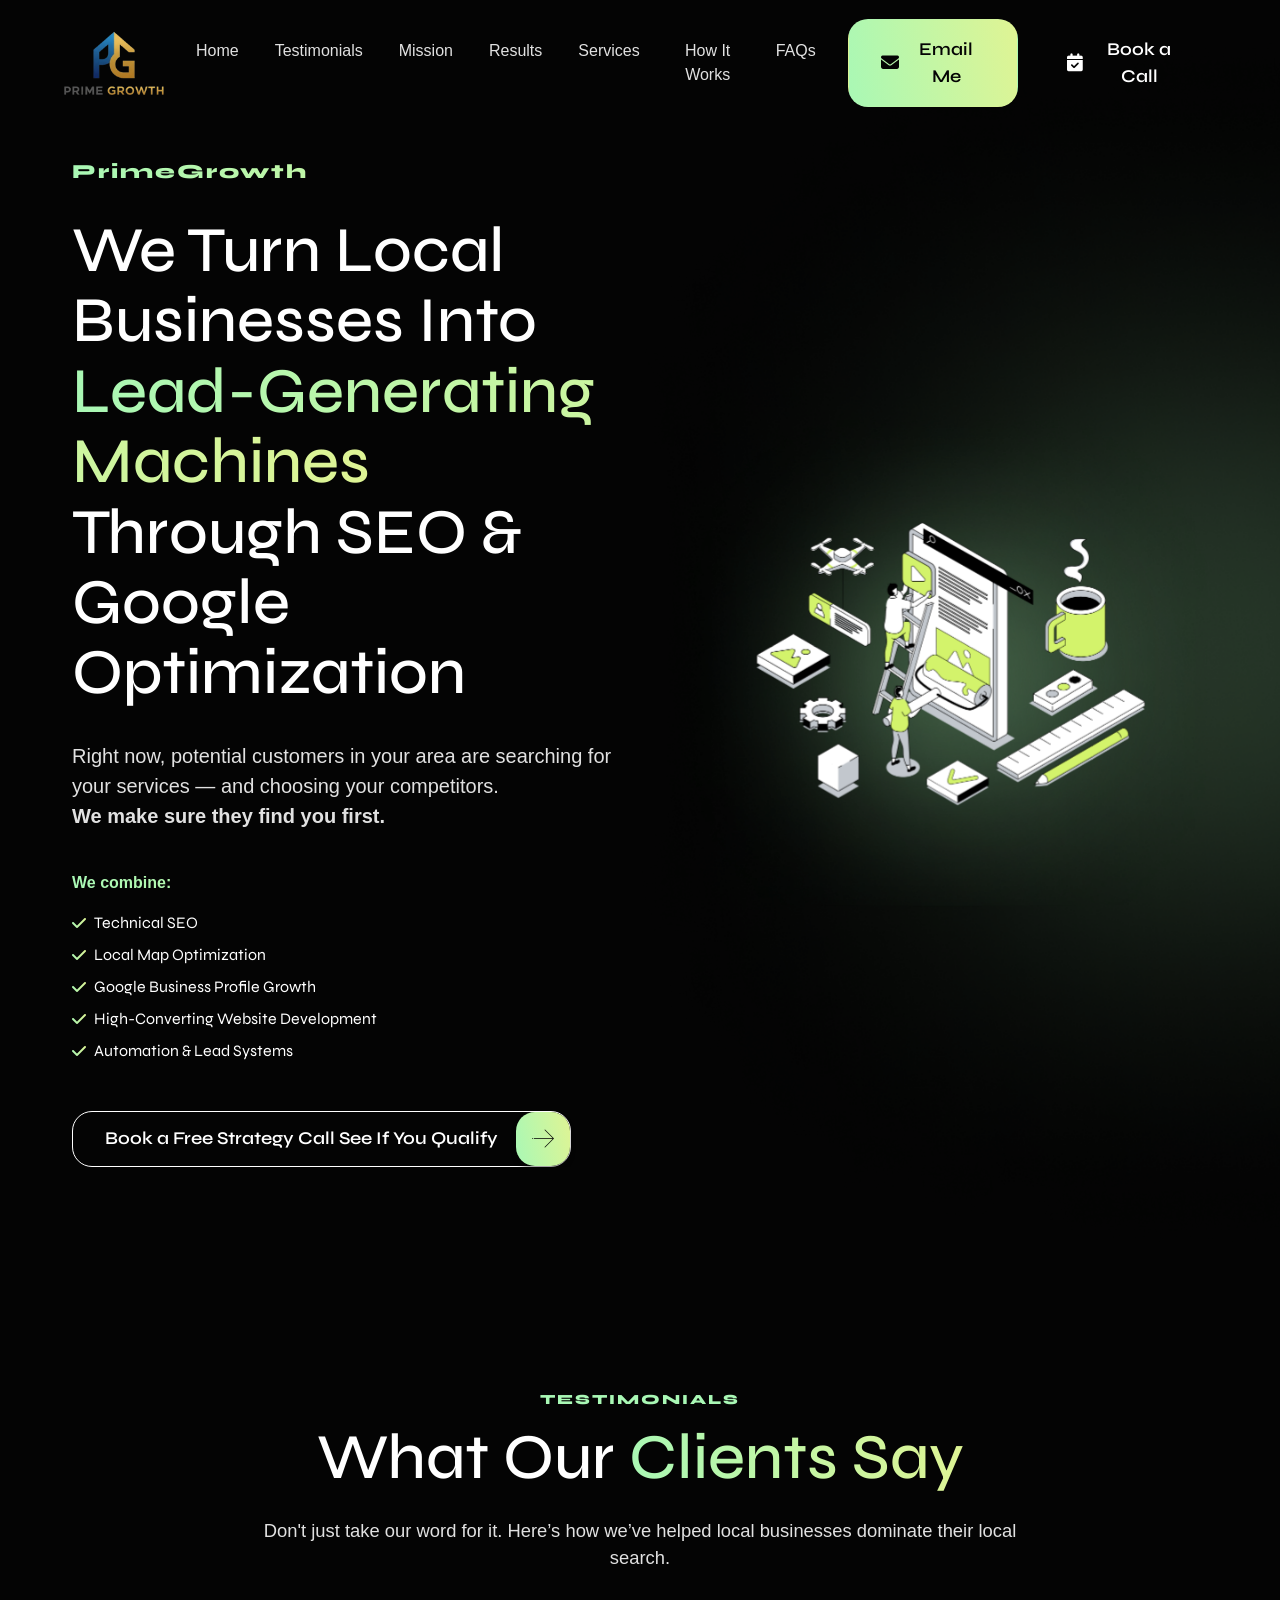
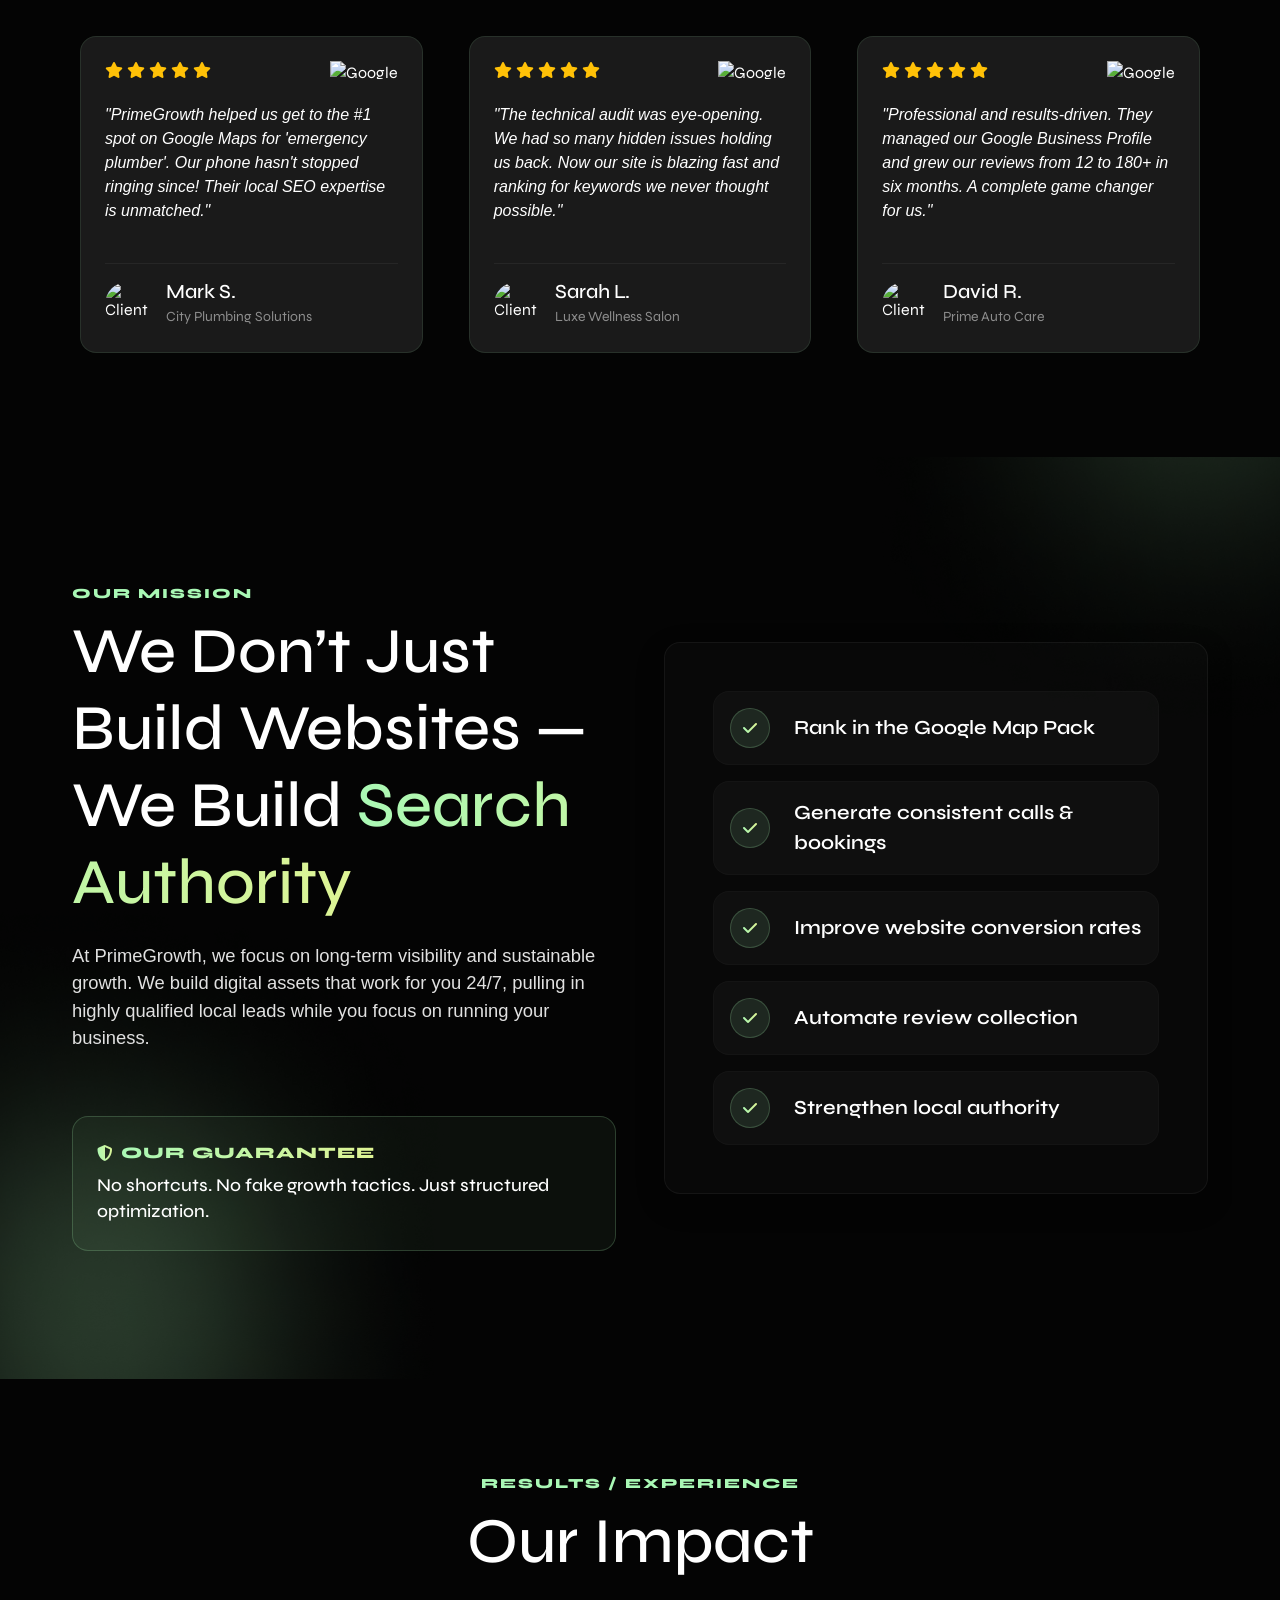
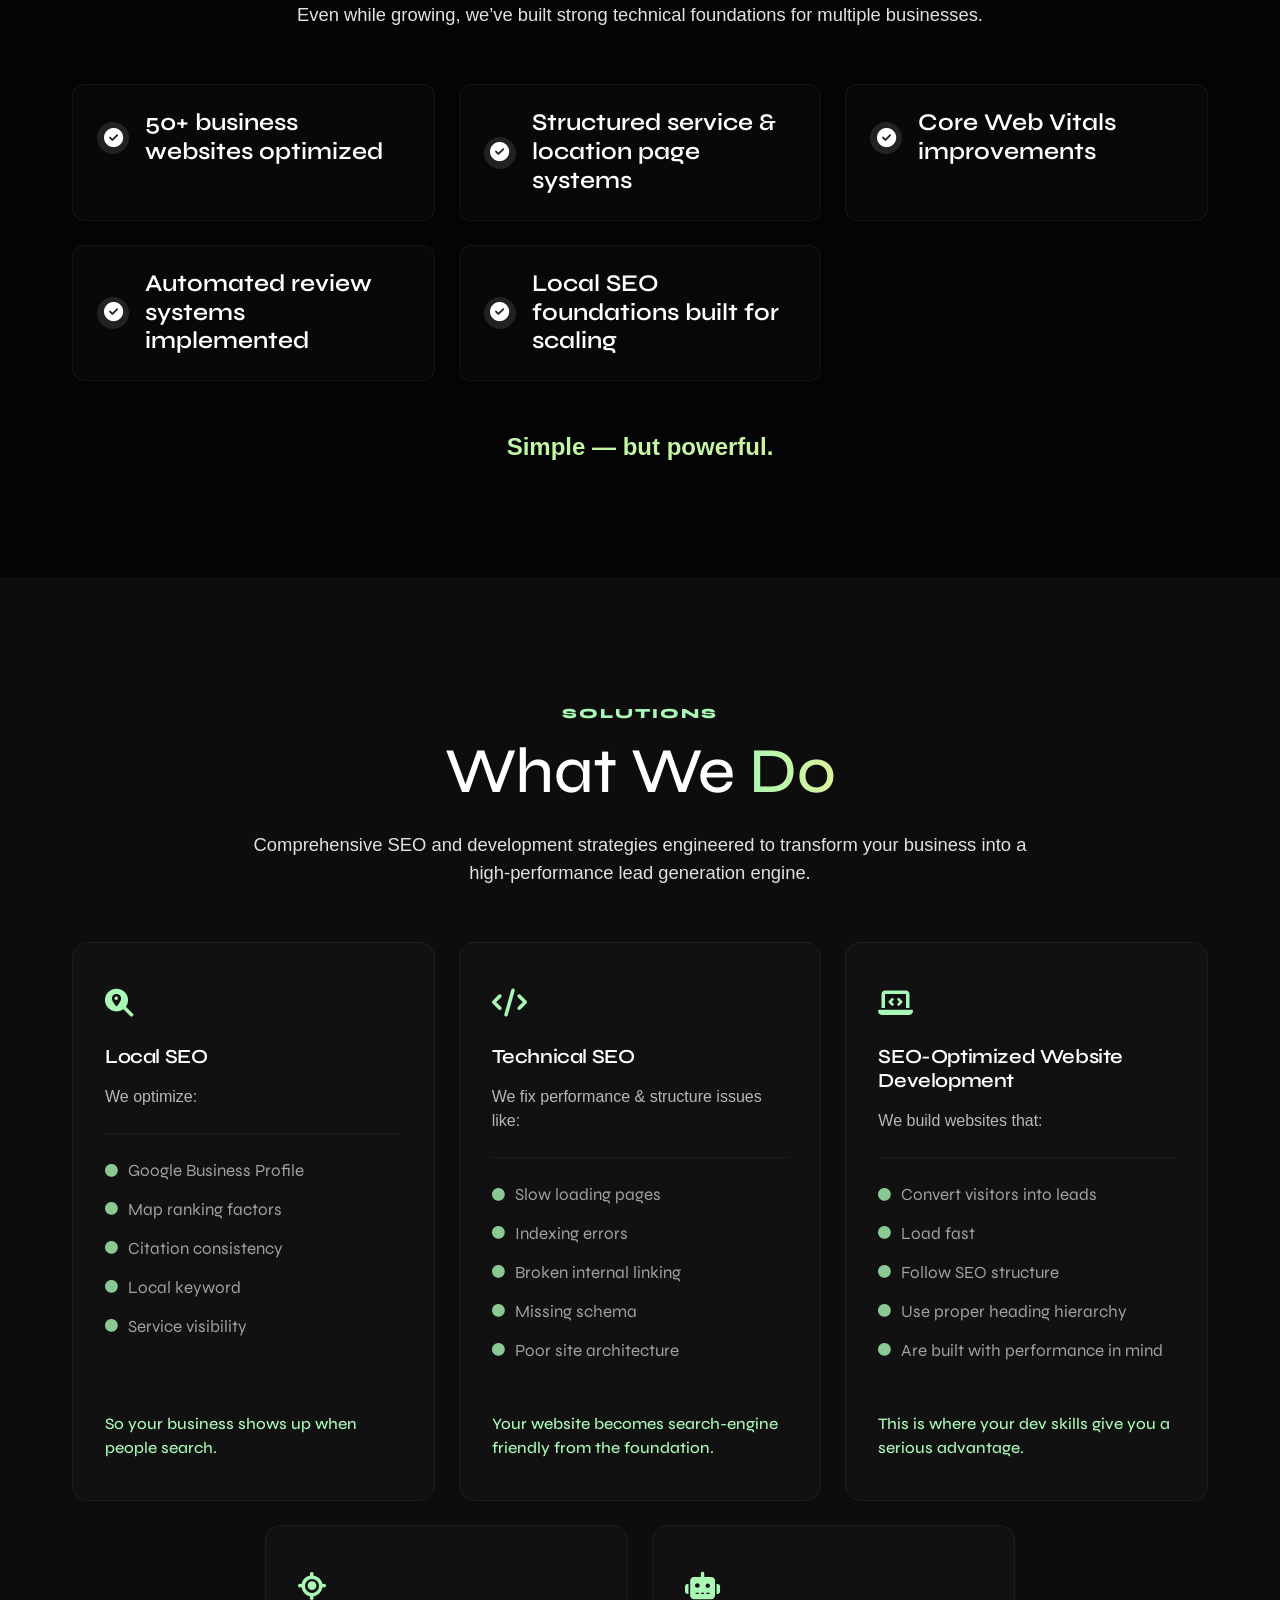
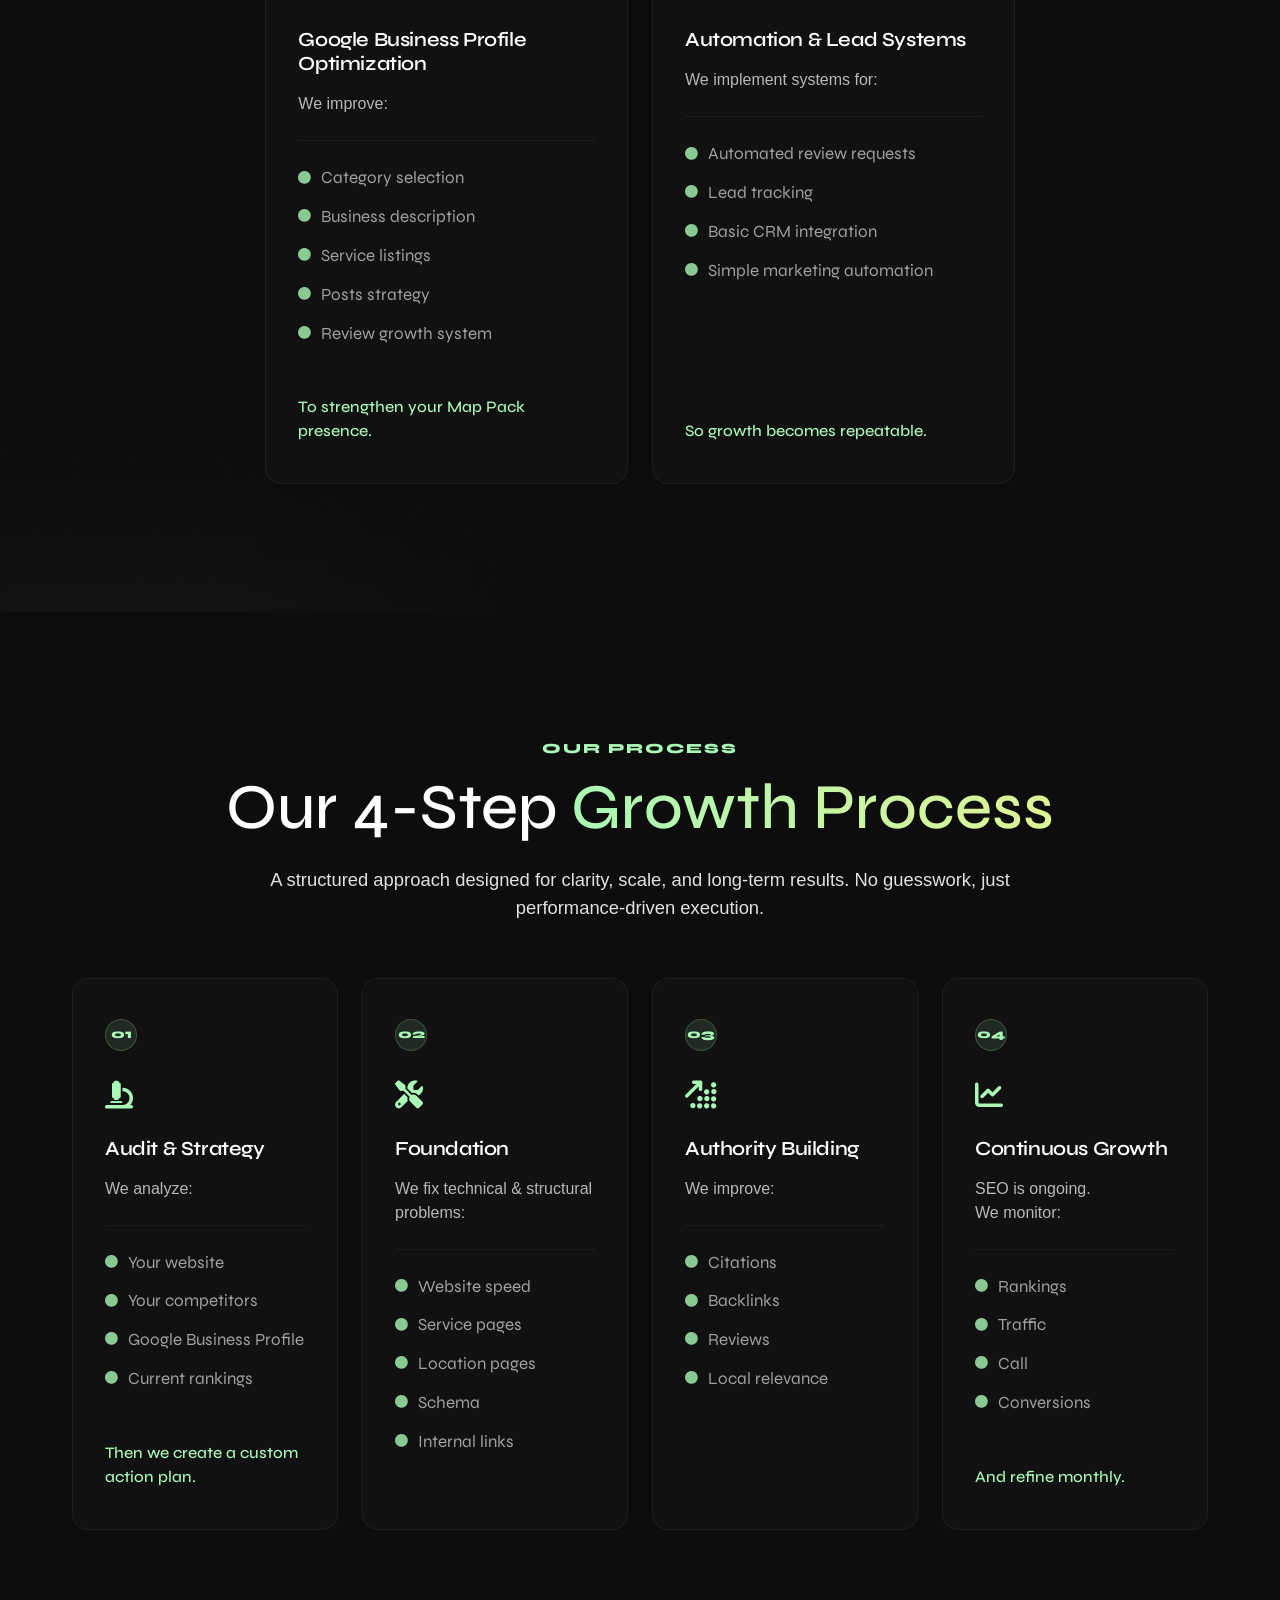
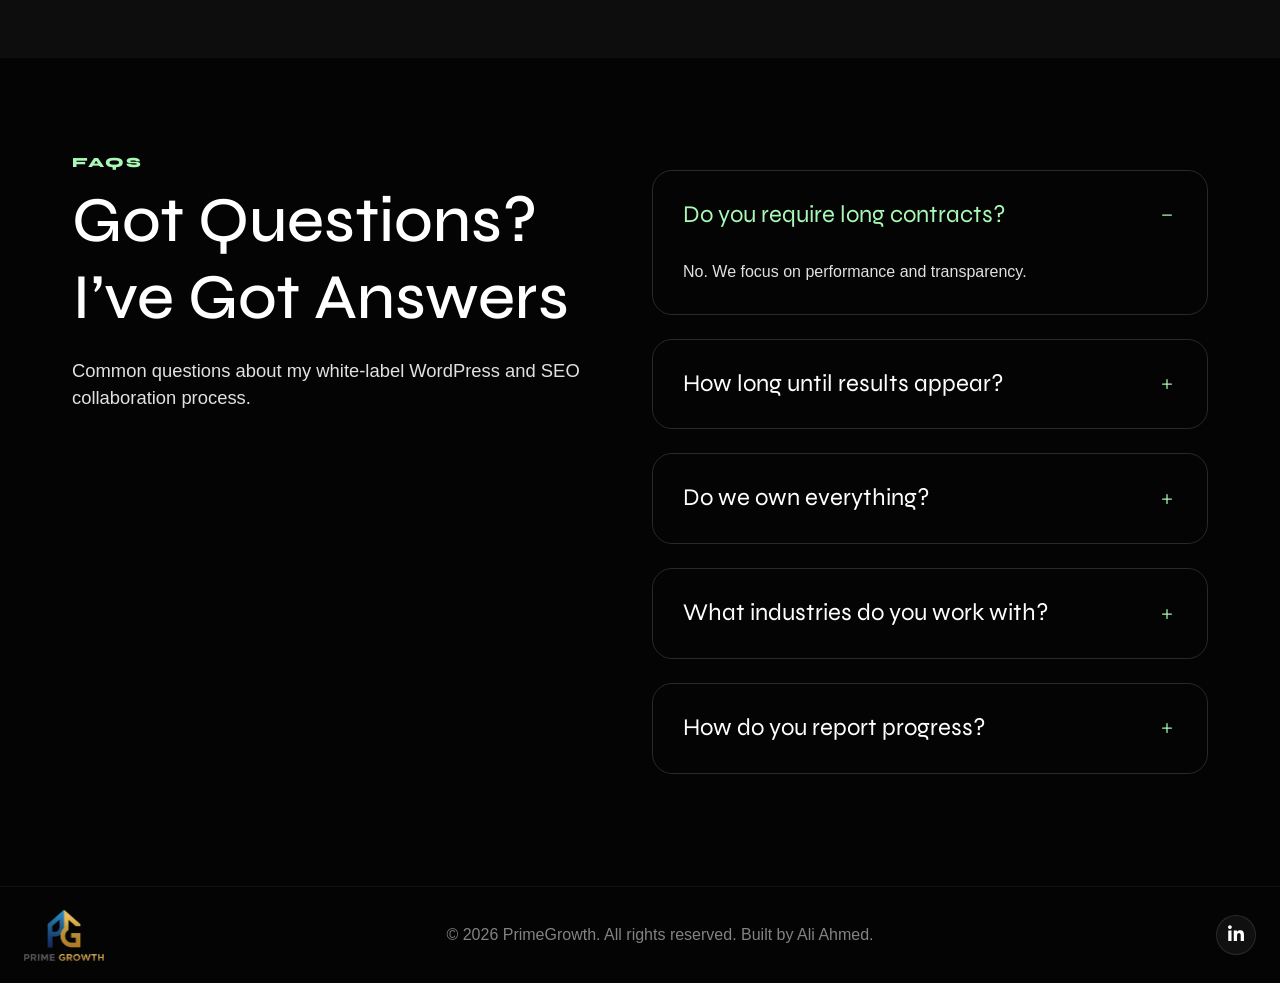
==== commit 10eb310a: "update" ====
--- a/index-new.html
+++ b/index-new.html
@@ -9,6 +9,7 @@
     <link rel="stylesheet" href="https://cdn.jsdelivr.net/gh/shishirraven/animate-on-scroll@v1.2/animation_utility.css">
     <link rel="stylesheet" href="https://cdnjs.cloudflare.com/ajax/libs/font-awesome/6.4.2/css/all.min.css">
     <link rel="icon" type="image/x-icon" href="image/logo.png">
+    <link rel="stylesheet" href="https://cdn.jsdelivr.net/npm/swiper@11/swiper-bundle.min.css" />
     <title>PrimeGrowth — SEO & Google Optimization for Local Businesses</title>
     <meta name="description"
         content="We turn local businesses into lead-generating machines through SEO, Google Business Profile growth, and high-converting websites.">
@@ -19,6 +20,10 @@
     <meta property="og:type" content="website">
 
     <style>
+        html {
+            scroll-behavior: smooth;
+        }
+
         .marquee-container {
             overflow: hidden;
             user-select: none;
@@ -166,25 +171,25 @@
 
         .process-list li {
             color: rgba(255, 255, 255, 0.6) !important;
-            font-size: 0.9rem;
-            margin-bottom: 0.75rem;
+            font-size: 1.05rem;
+            margin-bottom: 0.85rem;
             display: flex;
             align-items: center;
             gap: 10px;
         }
 
         .process-list li i {
-            font-size: 0.7rem;
+            font-size: 0.8rem;
             color: var(--accent-color);
             opacity: 0.8;
         }
 
         .process-footer-text {
-            font-size: 0.85rem;
+            font-size: 1rem;
             font-weight: 500;
             color: var(--accent-color);
             margin-top: auto;
-            padding-top: 1rem;
+            padding-top: 1.25rem;
         }
 
         @keyframes pulse-ring {
@@ -204,6 +209,11 @@
         .pulse-icon-wrapper {
             animation: pulse-ring 2.5s infinite cubic-bezier(0.215, 0.61, 0.355, 1);
             border-radius: 50%;
+        }
+
+        /* Custom Swiper Smooth Scroll */
+        .swiperTestimonials .swiper-wrapper {
+            transition-timing-function: linear !important;
         }
     </style>
 </head>
@@ -216,9 +226,9 @@
                 <!-- Logo -->
                 <div class="logo-container">
                     <a class="navbar-brand d-flex align-items-center" href="/">
-                        <img src="image/profile.jpg" alt="Ali Ahmed" class="img-fluid rounded-circle"
-                            style="width:40px; height:40px; object-fit:cover;">
-                        <span style="color:white; margin-left:10px; font-weight:600;">Ali Ahmed</span>
+                        <img src="image/logo/logo.png" alt="Ali Ahmed" class="img-fluid"
+                            style="width:100px; height:100px; object-fit:contain;">
+                        <!-- <span style="color:white; margin-left:10px; font-weight:600;">Ali Ahmed</span> -->
                     </a>
                 </div>
 
@@ -230,15 +240,24 @@
 
                 <!-- Menu -->
                 <div class="collapse navbar-collapse" id="navbarNav">
-                    <ul class="navbar-nav ms-xl-4 ps-xl-5 me-auto mb-2 mb-xl-0 gap-1">
+                    <ul class="navbar-nav ms-auto mb-2 mb-xl-0 gap-1">
                         <li class="nav-item">
-                            <a class="nav-link " aria-current="page" href="/">Home</a>
+                            <a class="nav-link" aria-current="page" href="#">Home</a>
+                        </li>
+                        <li class="nav-item">
+                            <a class="nav-link" href="#testimonials">Testimonials</a>
+                        </li>
+                        <li class="nav-item">
+                            <a class="nav-link" href="#mission">Mission</a>
+                        </li>
+                        <li class="nav-item">
+                            <a class="nav-link" href="#results">Results</a>
+                        </li>
+                        <li class="nav-item">
+                            <a class="nav-link" href="#services">Services</a>
                         </li>
                         <li class="nav-item">
                             <a class="nav-link" href="#how-it-works">How It Works</a>
-                        </li>
-                        <li class="nav-item">
-                            <a class="nav-link" href="#pricing">Pricing</a>
                         </li>
                         <li class="nav-item">
                             <a class="nav-link" href="#faq">FAQs</a>
@@ -324,66 +343,140 @@
         </div>
         <!-- End Banner -->
 
-        <!-- Trust Section -->
-        <div class="section bg-accent-5">
+        <!-- Reviews Section -->
+        <div id="testimonials" class="section bg-accent-5">
             <div class="r-container">
                 <div class="section-header text-center scrollanimation animated fadeInDown adr-7">
-                    <h6 class="mini-heading">Businesses We’ve Worked With</h6>
-                    <h2>Websites We’ve <span class="text-accent">Built & Optimized</span></h2>
-                    <p class="section-para">
-                        We’ve partnered with service businesses across multiple industries to improve visibility,
-                        performance, and conversions.
+                    <h6 class="mini-heading">TESTIMONIALS</h6>
+                    <h2>What Our <span class="text-accent">Clients Say</span></h2>
+                    <p class="section-para mx-auto">
+                        Don't just take our word for it. Here’s how we’ve helped local businesses dominate their local
+                        search.
                     </p>
                 </div>
 
-                <div class="marquee-container scrollanimation animated fadeInUp adr-7">
-                    <div class="marquee-content">
-                        <div class="marquee-item"><img
-                                src="https://upload.wikimedia.org/wikipedia/commons/2/2f/Google_2015_logo.svg"
-                                alt="Google"></div>
-                        <div class="marquee-item"><img
-                                src="https://upload.wikimedia.org/wikipedia/commons/9/96/Microsoft_logo_%282012%29.svg"
-                                alt="Microsoft"></div>
-                        <div class="marquee-item"><img
-                                src="https://upload.wikimedia.org/wikipedia/commons/7/7b/Meta_Platforms_Inc._logo.svg"
-                                alt="Meta"></div>
-                        <div class="marquee-item"><img
-                                src="https://upload.wikimedia.org/wikipedia/commons/a/a9/Amazon_logo.svg" alt="Amazon">
-                        </div>
-                        <div class="marquee-item"><img
-                                src="https://upload.wikimedia.org/wikipedia/commons/0/01/LinkedIn_Logo.svg"
-                                alt="LinkedIn"></div>
-                        <div class="marquee-item"><img
-                                src="https://upload.wikimedia.org/wikipedia/commons/0/0e/Shopify_logo_2018.svg"
-                                alt="Shopify"></div>
-                    </div>
-                    <div class="marquee-content" aria-hidden="true">
-                        <div class="marquee-item"><img
-                                src="https://upload.wikimedia.org/wikipedia/commons/2/2f/Google_2015_logo.svg"
-                                alt="Google"></div>
-                        <div class="marquee-item"><img
-                                src="https://upload.wikimedia.org/wikipedia/commons/9/96/Microsoft_logo_%282012%29.svg"
-                                alt="Microsoft"></div>
-                        <div class="marquee-item"><img
-                                src="https://upload.wikimedia.org/wikipedia/commons/7/7b/Meta_Platforms_Inc._logo.svg"
-                                alt="Meta"></div>
-                        <div class="marquee-item"><img
-                                src="https://upload.wikimedia.org/wikipedia/commons/a/a9/Amazon_logo.svg" alt="Amazon">
-                        </div>
-                        <div class="marquee-item"><img
-                                src="https://upload.wikimedia.org/wikipedia/commons/0/01/LinkedIn_Logo.svg"
-                                alt="LinkedIn"></div>
-                        <div class="marquee-item"><img
-                                src="https://upload.wikimedia.org/wikipedia/commons/0/0e/Shopify_logo_2018.svg"
-                                alt="Shopify"></div>
-                    </div>
+                <div class="swiper swiperTestimonials scrollanimation animated fadeInUp adr-7">
+                    <div class="swiper-wrapper">
+                        <!-- Review 1 -->
+                        <div class="swiper-slide">
+                            <div class="card-accent p-4 h-100 d-flex flex-column gap-3 rounded-4">
+                                <div class="d-flex justify-content-between align-items-center">
+                                    <div class="d-flex gap-1">
+                                        <i class="fa-solid fa-star" style="color: #ffc107 !important; -webkit-text-fill-color: #ffc107 !important;"></i>
+                                        <i class="fa-solid fa-star" style="color: #ffc107 !important; -webkit-text-fill-color: #ffc107 !important;"></i>
+                                        <i class="fa-solid fa-star" style="color: #ffc107 !important; -webkit-text-fill-color: #ffc107 !important;"></i>
+                                        <i class="fa-solid fa-star" style="color: #ffc107 !important; -webkit-text-fill-color: #ffc107 !important;"></i>
+                                        <i class="fa-solid fa-star" style="color: #ffc107 !important; -webkit-text-fill-color: #ffc107 !important;"></i>
+                                    </div>
+                                    <img src="https://upload.wikimedia.org/wikipedia/commons/2/2f/Google_2015_logo.svg"
+                                        alt="Google" style="height: 18px; width: auto;">
+                                </div>
+                                <p class="mb-4 mt-2" style="font-style: italic; color: rgba(255,255,255,0.8) !important;">
+                                    "PrimeGrowth helped us get to the #1 spot on Google Maps for 'emergency plumber'. Our phone hasn't stopped ringing since! Their local SEO expertise is unmatched."
+                                </p>
+                                <div class="d-flex align-items-center gap-3 mt-auto pt-3" style="border-top: 1px solid rgba(255,255,255,0.05);">
+                                    <img src="https://i.pravatar.cc/150?u=mark" class="rounded-circle"
+                                        style="width: 45px; height: 45px; object-fit: cover;" alt="Client">
+                                    <div>
+                                        <h6 class="mb-0 text-white">Mark S.</h6>
+                                        <small class="text-white-50">City Plumbing Solutions</small>
+                                    </div>
+                                </div>
+                            </div>
+                        </div>
+
+                        <!-- Review 2 -->
+                        <div class="swiper-slide">
+                            <div class="card-accent p-4 h-100 d-flex flex-column gap-3 rounded-4">
+                                <div class="d-flex justify-content-between align-items-center">
+                                    <div class="d-flex gap-1">
+                                        <i class="fa-solid fa-star" style="color: #ffc107 !important; -webkit-text-fill-color: #ffc107 !important;"></i>
+                                        <i class="fa-solid fa-star" style="color: #ffc107 !important; -webkit-text-fill-color: #ffc107 !important;"></i>
+                                        <i class="fa-solid fa-star" style="color: #ffc107 !important; -webkit-text-fill-color: #ffc107 !important;"></i>
+                                        <i class="fa-solid fa-star" style="color: #ffc107 !important; -webkit-text-fill-color: #ffc107 !important;"></i>
+                                        <i class="fa-solid fa-star" style="color: #ffc107 !important; -webkit-text-fill-color: #ffc107 !important;"></i>
+                                    </div>
+                                    <img src="https://upload.wikimedia.org/wikipedia/commons/2/2f/Google_2015_logo.svg"
+                                        alt="Google" style="height: 18px; width: auto;">
+                                </div>
+                                <p class="mb-4 mt-2" style="font-style: italic; color: rgba(255,255,255,0.8) !important;">
+                                    "The technical audit was eye-opening. We had so many hidden issues holding us back. Now our site is blazing fast and ranking for keywords we never thought possible."
+                                </p>
+                                <div class="d-flex align-items-center gap-3 mt-auto pt-3" style="border-top: 1px solid rgba(255,255,255,0.05);">
+                                    <img src="https://i.pravatar.cc/150?u=sarah" class="rounded-circle"
+                                        style="width: 45px; height: 45px; object-fit: cover;" alt="Client">
+                                    <div>
+                                        <h6 class="mb-0 text-white">Sarah L.</h6>
+                                        <small class="text-white-50">Luxe Wellness Salon</small>
+                                    </div>
+                                </div>
+                            </div>
+                        </div>
+
+                        <!-- Review 3 -->
+                        <div class="swiper-slide">
+                            <div class="card-accent p-4 h-100 d-flex flex-column gap-3 rounded-4">
+                                <div class="d-flex justify-content-between align-items-center">
+                                    <div class="d-flex gap-1">
+                                        <i class="fa-solid fa-star" style="color: #ffc107 !important; -webkit-text-fill-color: #ffc107 !important;"></i>
+                                        <i class="fa-solid fa-star" style="color: #ffc107 !important; -webkit-text-fill-color: #ffc107 !important;"></i>
+                                        <i class="fa-solid fa-star" style="color: #ffc107 !important; -webkit-text-fill-color: #ffc107 !important;"></i>
+                                        <i class="fa-solid fa-star" style="color: #ffc107 !important; -webkit-text-fill-color: #ffc107 !important;"></i>
+                                        <i class="fa-solid fa-star" style="color: #ffc107 !important; -webkit-text-fill-color: #ffc107 !important;"></i>
+                                    </div>
+                                    <img src="https://upload.wikimedia.org/wikipedia/commons/2/2f/Google_2015_logo.svg"
+                                        alt="Google" style="height: 18px; width: auto;">
+                                </div>
+                                <p class="mb-4 mt-2" style="font-style: italic; color: rgba(255,255,255,0.8) !important;">
+                                    "Professional and results-driven. They managed our Google Business Profile and grew our reviews from 12 to 180+ in six months. A complete game changer for us."
+                                </p>
+                                <div class="d-flex align-items-center gap-3 mt-auto pt-3" style="border-top: 1px solid rgba(255,255,255,0.05);">
+                                    <img src="https://i.pravatar.cc/150?u=david" class="rounded-circle"
+                                        style="width: 45px; height: 45px; object-fit: cover;" alt="Client">
+                                    <div>
+                                        <h6 class="mb-0 text-white">David R.</h6>
+                                        <small class="text-white-50">Prime Auto Care</small>
+                                    </div>
+                                </div>
+                            </div>
+                        </div>
+
+                        <!-- Review 4 -->
+                        <div class="swiper-slide">
+                            <div class="card-accent p-4 h-100 d-flex flex-column gap-3 rounded-4">
+                                <div class="d-flex justify-content-between align-items-center">
+                                    <div class="d-flex gap-1">
+                                        <i class="fa-solid fa-star" style="color: #ffc107 !important; -webkit-text-fill-color: #ffc107 !important;"></i>
+                                        <i class="fa-solid fa-star" style="color: #ffc107 !important; -webkit-text-fill-color: #ffc107 !important;"></i>
+                                        <i class="fa-solid fa-star" style="color: #ffc107 !important; -webkit-text-fill-color: #ffc107 !important;"></i>
+                                        <i class="fa-solid fa-star" style="color: #ffc107 !important; -webkit-text-fill-color: #ffc107 !important;"></i>
+                                        <i class="fa-solid fa-star" style="color: #ffc107 !important; -webkit-text-fill-color: #ffc107 !important;"></i>
+                                    </div>
+                                    <img src="https://upload.wikimedia.org/wikipedia/commons/2/2f/Google_2015_logo.svg"
+                                        alt="Google" style="height: 18px; width: auto;">
+                                </div>
+                                <p class="mb-4 mt-2" style="font-style: italic; color: rgba(255,255,255,0.8) !important;">
+                                    "We've tried several SEO agencies before, but none delivered the transparency and actual lead growth that PrimeGrowth has. They truly understand local business."
+                                </p>
+                                <div class="d-flex align-items-center gap-3 mt-auto pt-3" style="border-top: 1px solid rgba(255,255,255,0.05);">
+                                    <img src="https://i.pravatar.cc/150?u=james" class="rounded-circle"
+                                        style="width: 45px; height: 45px; object-fit: cover;" alt="Client">
+                                    <div>
+                                        <h6 class="mb-0 text-white">James T.</h6>
+                                        <small class="text-white-50">Roofing Pros NY</small>
+                                    </div>
+                                </div>
+                            </div>
+                        </div>
+                    </div>
+                    <div class="swiper-pagination mt-5"></div>
                 </div>
             </div>
         </div>
-        <!-- End Trust Section -->
+        <!-- End Reviews Section -->
 
         <!-- Authority Section -->
-        <div class="section bg-attach-cover" style="padding-block: 8em; background-image: url(image/bg_support.png);">
+        <div id="mission" class="section bg-attach-cover" style="padding-block: 8em; background-image: url(image/bg_support.png);">
             <div class="r-container">
                 <div class="row row-cols-xl-2 row-cols-1 align-items-center g-5">
 
@@ -476,7 +569,7 @@
         </div>
 
         <!-- Results Section -->
-        <div class="section">
+        <div id="results" class="section">
             <div class="r-container">
                 <div class="section-header text-center scrollanimation animated fadeInDown adr-7">
                     <h6 class="mini-heading">RESULTS / EXPERIENCE</h6>
@@ -568,7 +661,8 @@
         </div>
 
         <!-- Services Section -->
-        <div class="section bg-accent-5" id="services" style="background: #0d0d0d; padding-block: 8em; background-image: url(image/bg_support.png);">
+        <div class="section bg-accent-5" id="services"
+            style="background: #0d0d0d; padding-block: 8em; background-image: url(image/bg_support.png);">
             <div class="r-container">
                 <!-- Section Header -->
                 <div class="section-header text-center scrollanimation animated fadeInDown adr-7">
@@ -589,7 +683,7 @@
                                 <i class="fa-solid fa-magnifying-glass-location"></i>
                             </div>
                             <h4 class="process-title">Local SEO</h4>
-                            <p class="small mb-0" style="color: rgba(255,255,255,0.5);">We optimize:</p>
+                            <p class="fs-6 mb-0" style="color: rgba(255,255,255,0.7);">We optimize:</p>
 
                             <ul class="list-unstyled process-list">
                                 <li><i class="fa-solid fa-circle"></i> Google Business Profile</li>
@@ -612,7 +706,7 @@
                                 <i class="fa-solid fa-code"></i>
                             </div>
                             <h4 class="process-title">Technical SEO</h4>
-                            <p class="small mb-0" style="color: rgba(255,255,255,0.5);">We fix performance & structure
+                            <p class="fs-6 mb-0" style="color: rgba(255,255,255,0.7);">We fix performance & structure
                                 issues like:</p>
 
                             <ul class="list-unstyled process-list">
@@ -636,7 +730,7 @@
                                 <i class="fa-solid fa-laptop-code"></i>
                             </div>
                             <h4 class="process-title">SEO-Optimized Website Development</h4>
-                            <p class="small mb-0" style="color: rgba(255,255,255,0.5);">We build websites that: </p>
+                            <p class="fs-6 mb-0" style="color: rgba(255,255,255,0.7);">We build websites that: </p>
 
                             <ul class="list-unstyled process-list">
                                 <li><i class="fa-solid fa-circle"></i> Convert visitors into leads</li>
@@ -659,7 +753,7 @@
                                 <i class="fa-solid fa-location-crosshairs"></i>
                             </div>
                             <h4 class="process-title">Google Business Profile Optimization</h4>
-                            <p class="small mb-0" style="color: rgba(255,255,255,0.5);">We improve:</p>
+                            <p class="fs-6 mb-0" style="color: rgba(255,255,255,0.7);">We improve:</p>
 
                             <ul class="list-unstyled process-list">
                                 <li><i class="fa-solid fa-circle"></i> Category selection</li>
@@ -682,7 +776,7 @@
                                 <i class="fa-solid fa-robot"></i>
                             </div>
                             <h4 class="process-title">Automation & Lead Systems</h4>
-                            <p class="small mb-0" style="color: rgba(255,255,255,0.5);">We implement systems for:</p>
+                            <p class="fs-6 mb-0" style="color: rgba(255,255,255,0.7);">We implement systems for:</p>
 
                             <ul class="list-unstyled process-list">
                                 <li><i class="fa-solid fa-circle"></i> Automated review requests</li>
@@ -702,7 +796,7 @@
         <!-- End Services Section -->
 
         <!-- Professional Process Section -->
-        <div class="section overflow-hidden" style="background: #0d0d0d; padding-block: 8em; position: relative;">
+        <div id="how-it-works" class="section overflow-hidden" style="background: #0d0d0d; padding-block: 8em; position: relative;">
             <div class="r-container">
                 <!-- Header -->
                 <div class="section-header text-center scrollanimation animated fadeInDown adr-7">
@@ -724,7 +818,7 @@
                                 <i class="fa-solid fa-microscope"></i>
                             </div>
                             <h4 class="process-title">Audit & Strategy</h4>
-                            <p class="small mb-0" style="color: rgba(255,255,255,0.5);">We analyze:</p>
+                            <p class="fs-6 mb-0" style="color: rgba(255,255,255,0.7);">We analyze:</p>
 
                             <ul class="list-unstyled process-list">
                                 <li><i class="fa-solid fa-circle"></i> Your website</li>
@@ -747,7 +841,7 @@
                                 <i class="fa-solid fa-screwdriver-wrench"></i>
                             </div>
                             <h4 class="process-title">Foundation</h4>
-                            <p class="small mb-0" style="color: rgba(255,255,255,0.5);">We fix technical & structural
+                            <p class="fs-6 mb-0" style="color: rgba(255,255,255,0.7);">We fix technical & structural
                                 problems:</p>
 
                             <ul class="list-unstyled process-list">
@@ -768,7 +862,7 @@
                                 <i class="fa-solid fa-arrow-up-right-dots"></i>
                             </div>
                             <h4 class="process-title">Authority Building</h4>
-                            <p class="small mb-0" style="color: rgba(255,255,255,0.5);">We improve:</p>
+                            <p class="fs-6 mb-0" style="color: rgba(255,255,255,0.7);">We improve:</p>
 
                             <ul class="list-unstyled process-list">
                                 <li><i class="fa-solid fa-circle"></i> Citations</li>
@@ -787,7 +881,7 @@
                                 <i class="fa-solid fa-chart-line"></i>
                             </div>
                             <h4 class="process-title">Continuous Growth</h4>
-                            <p class="small mb-0" style="color: rgba(255,255,255,0.5);">SEO is ongoing. <br> We monitor:
+                            <p class="fs-6 mb-0" style="color: rgba(255,255,255,0.7);">SEO is ongoing. <br> We monitor:
                             </p>
 
                             <ul class="list-unstyled process-list">
@@ -909,9 +1003,56 @@
 
     </main>
 
+    <footer class="bg-accent-5 py-2" style="border-top: 1px solid rgba(255,255,255,0.05);">
+        <div class="r-container">
+            <div class="d-flex flex-column flex-md-row justify-content-between align-items-center gap-4">
+                <div class="logo-container">
+                    <img src="image/logo/logo.png" alt="Ali Ahmed" class="img-fluid"
+                        style="width:80px; height:80px; object-fit:contain;">
+                </div>
+                
+                <div class="text-center text-md-start">
+                    <p class="mb-0 text-white-50">© 2026 PrimeGrowth. All rights reserved. Built by Ali Ahmed.</p>
+                </div>
+
+                <div class="d-flex gap-3">
+                    <a href="https://linkedin.com/in/yourprofile" target="_blank" class="rounded-circle d-flex align-items-center justify-content-center" 
+                        style="width: 40px; height: 40px; background: rgba(255,255,255,0.05); color: #ffffff; transition: all 0.3s ease; border: 1px solid rgba(255,255,255,0.1);">
+                        <i class="fa-brands fa-linkedin-in"></i>
+                    </a>
+                </div>
+            </div>
+        </div>
+    </footer>
+
     <script src="js/vendor/bootstrap.bundle.min.js"></script>
     <script src="js/vendor/jquery.min.js"></script>
+    <script src="https://cdn.jsdelivr.net/npm/swiper@11/swiper-bundle.min.js"></script>
     <script src="js/script.js"></script>
+
+    <script>
+        document.addEventListener('DOMContentLoaded', function () {
+            const swiper = new Swiper('.swiperTestimonials', {
+                loop: true,
+                speed: 1000,
+                spaceBetween: 30,
+                slidesPerView: 1,
+                autoplay: {
+                    delay: 5000,
+                    disableOnInteraction: false,
+                },
+                freeMode: true,
+                breakpoints: {
+                    768: {
+                        slidesPerView: 2,
+                    },
+                    1024: {
+                        slidesPerView: 3,
+                    }
+                }
+            });
+        });
+    </script>
 </body>
 
 </html>
--- a/css/style.css
+++ b/css/style.css
@@ -553,11 +553,11 @@
 
 .logo-container {
     max-width: 230px;
-  
-}
+}
+
 .logo-container a img{
-     max-width: 40px;
-     border-radius: 5555px;
+     max-width: 100px;
+     border-radius: 0px;
 }
 
 .logo-partner {
@@ -578,7 +578,7 @@
 }
 
 .navbar {
-    padding-block: 1.5rem;
+    /* padding-block: 1.5rem; */
 }
 
 .navbar-nav .nav-link:focus {
@@ -1089,12 +1089,12 @@
 
 
 .swiper-pagination-bullet {
+    background: gray;
+    opacity: 1;
+}
+
+.swiper-pagination-bullet-active {
     background: var(--accent-color-3);
-    opacity: 1;
-}
-
-.swiper-pagination-bullet-active {
-    background: var(--accent-color-11);
 }
 
 .swiper-slide {
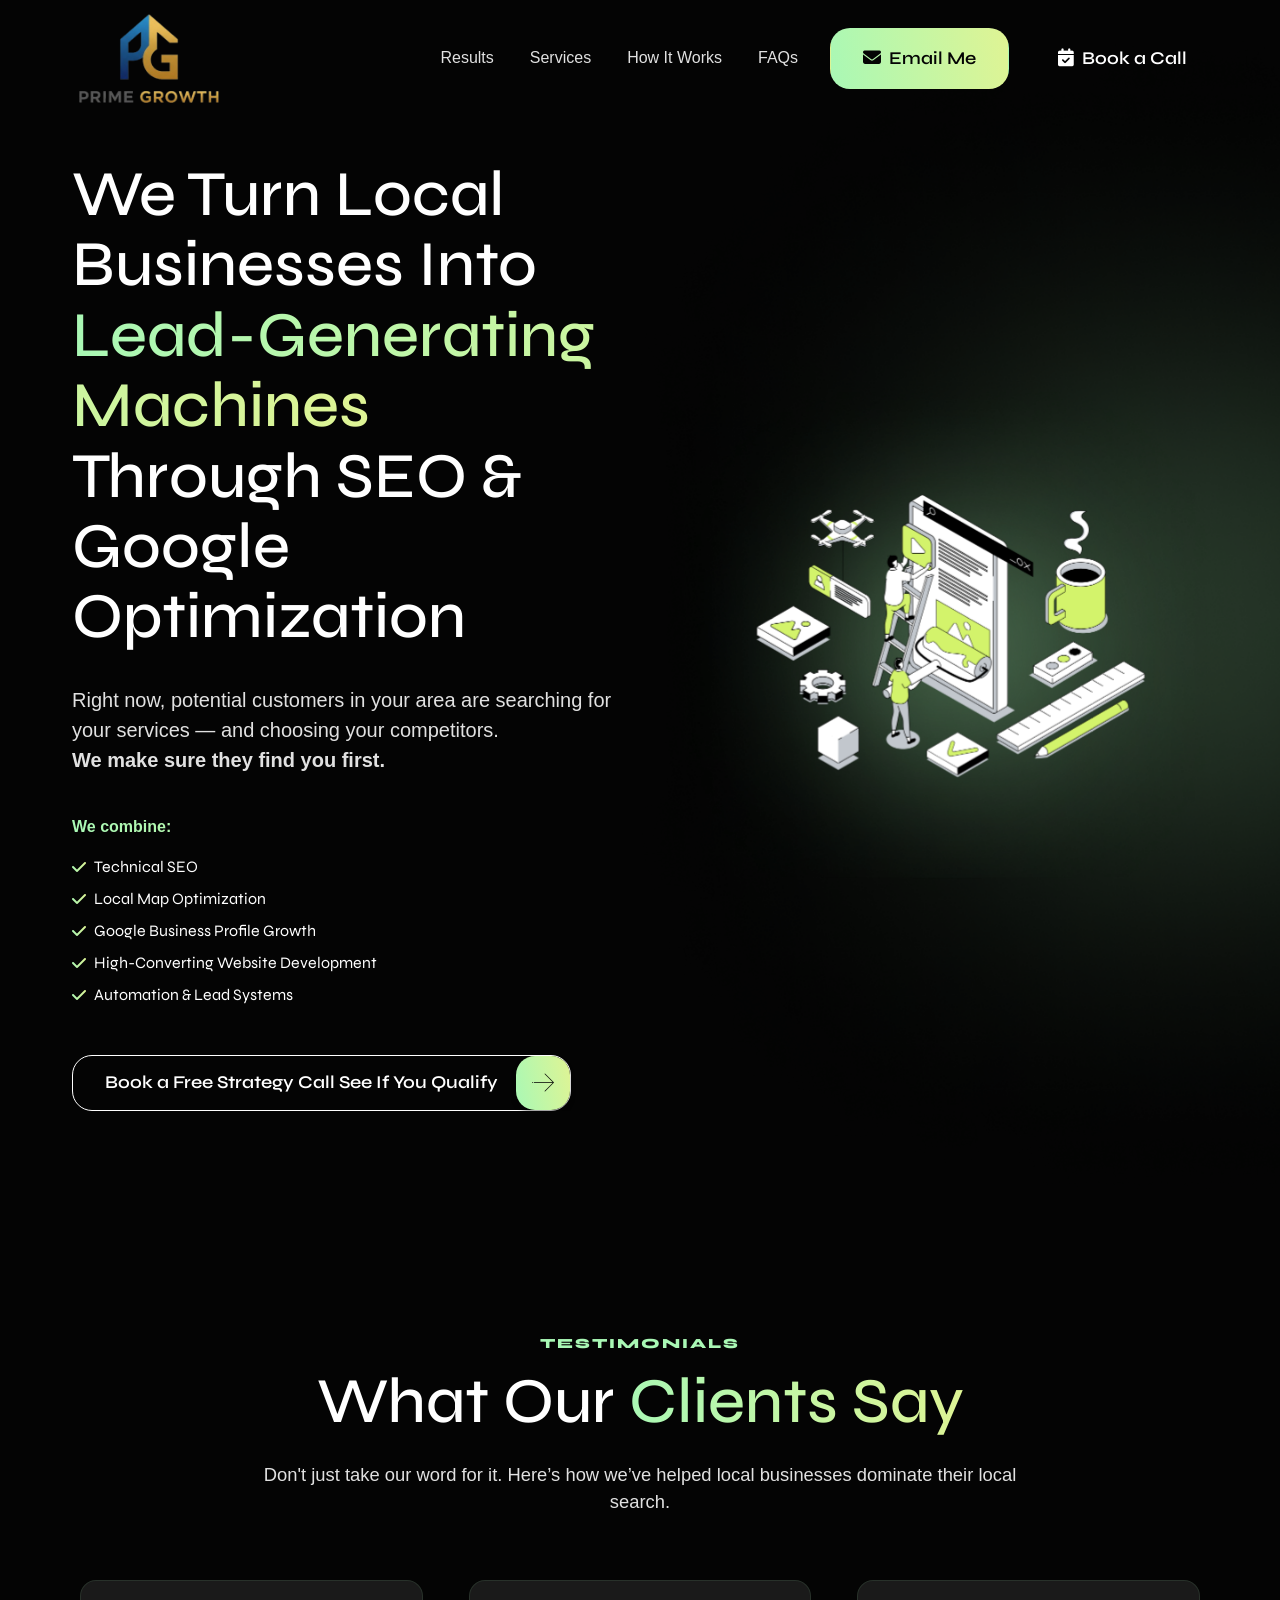
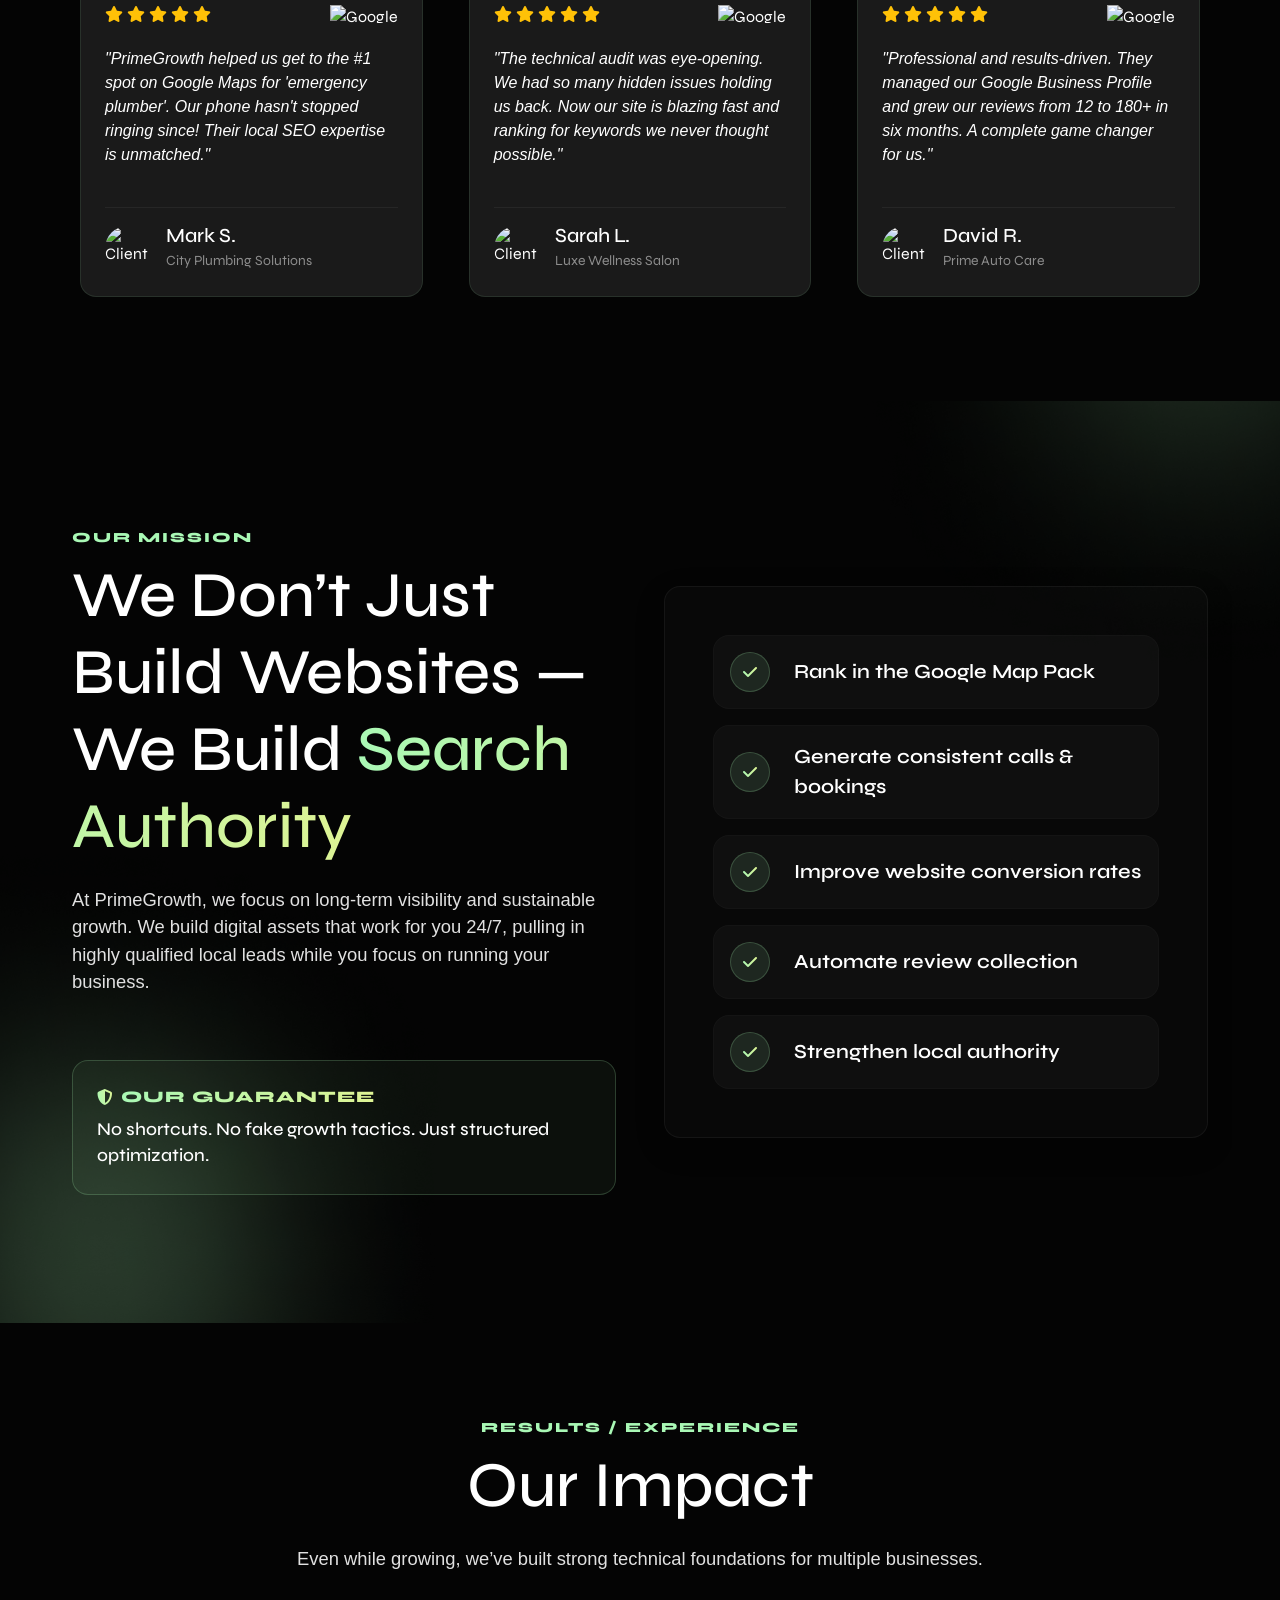
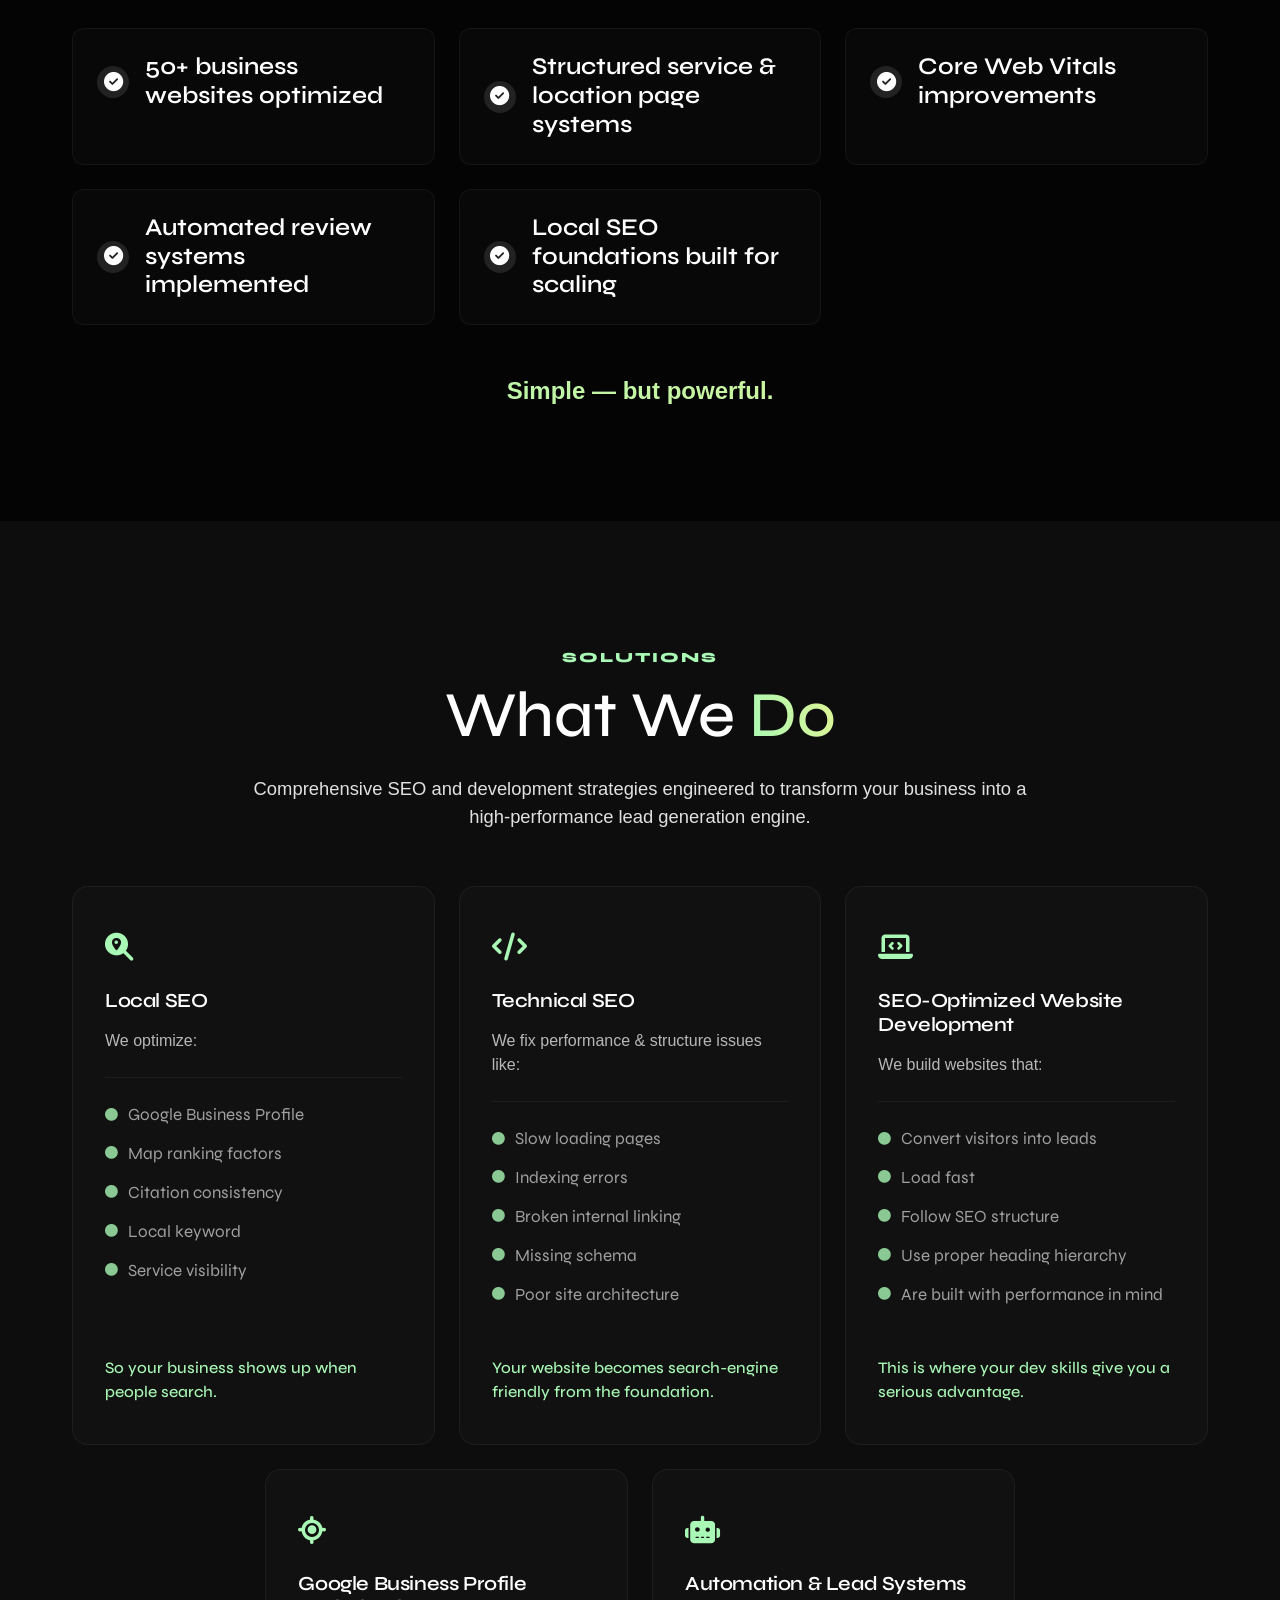
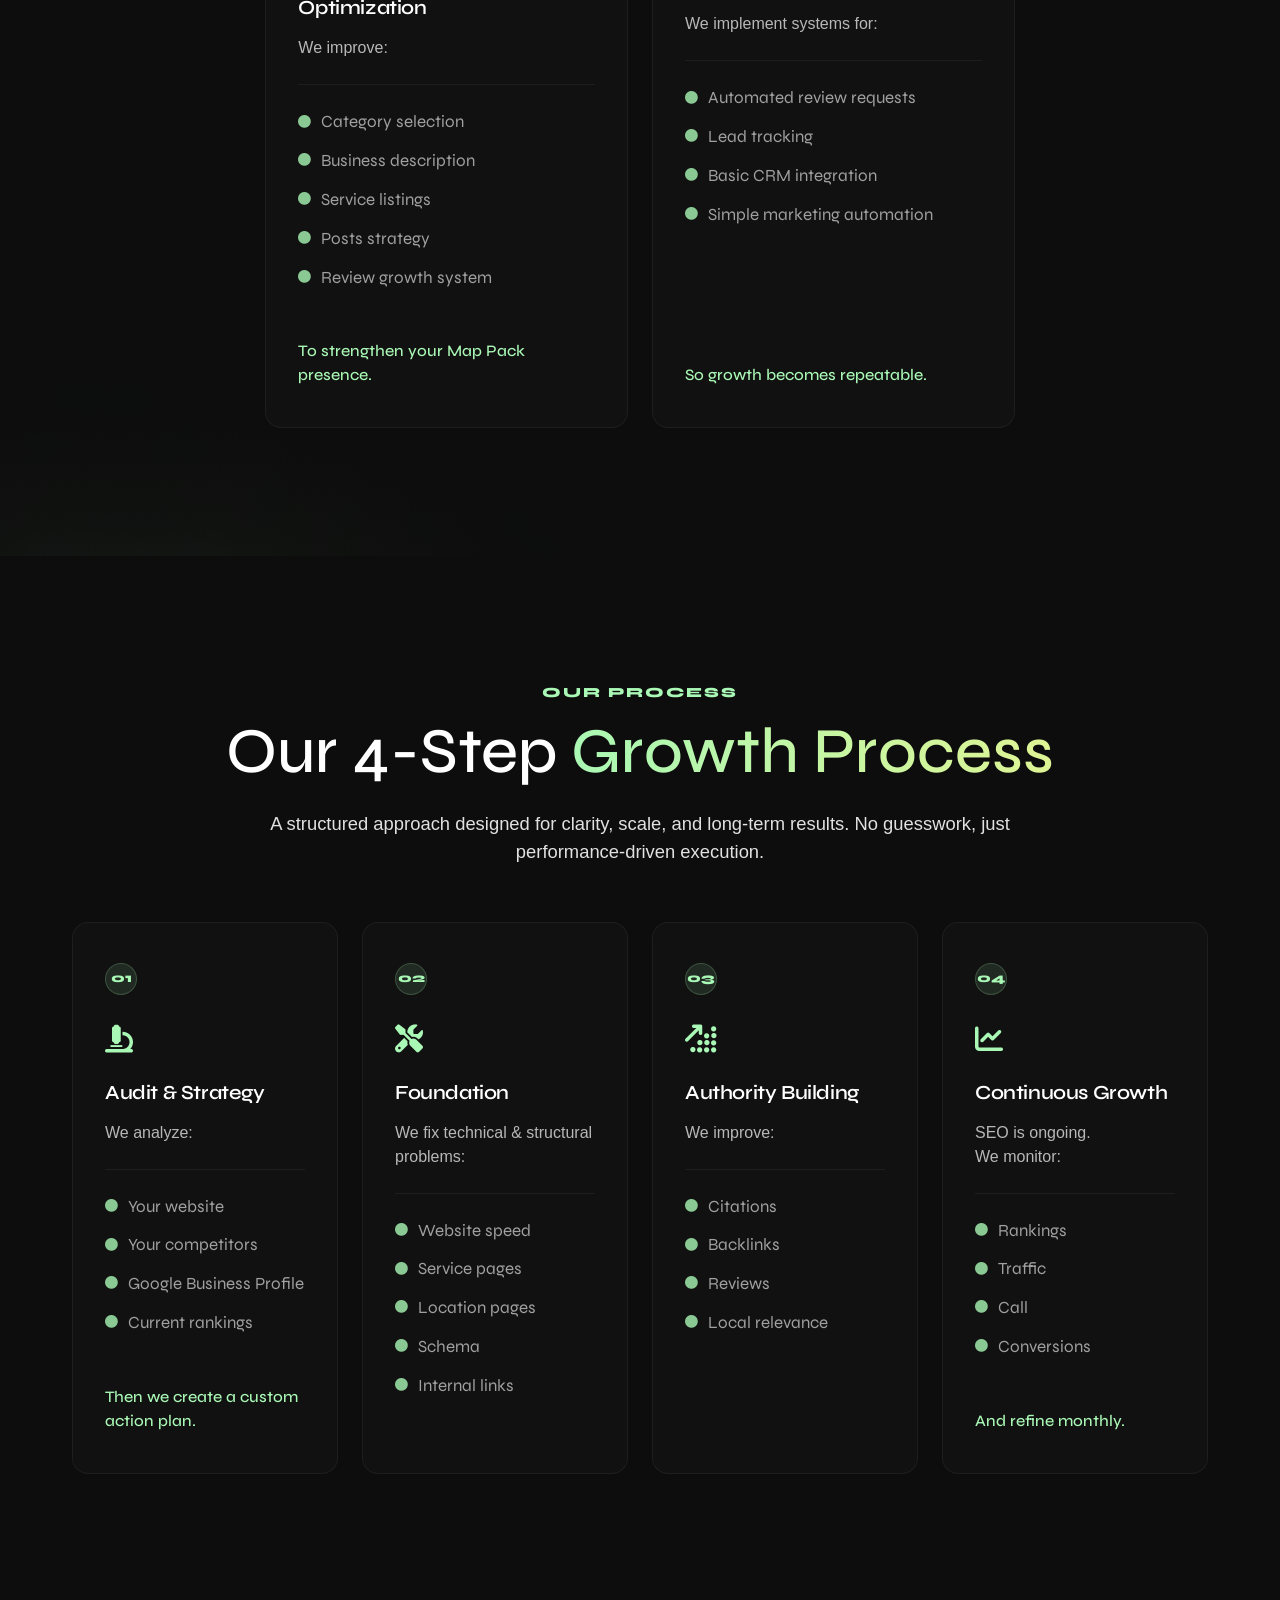
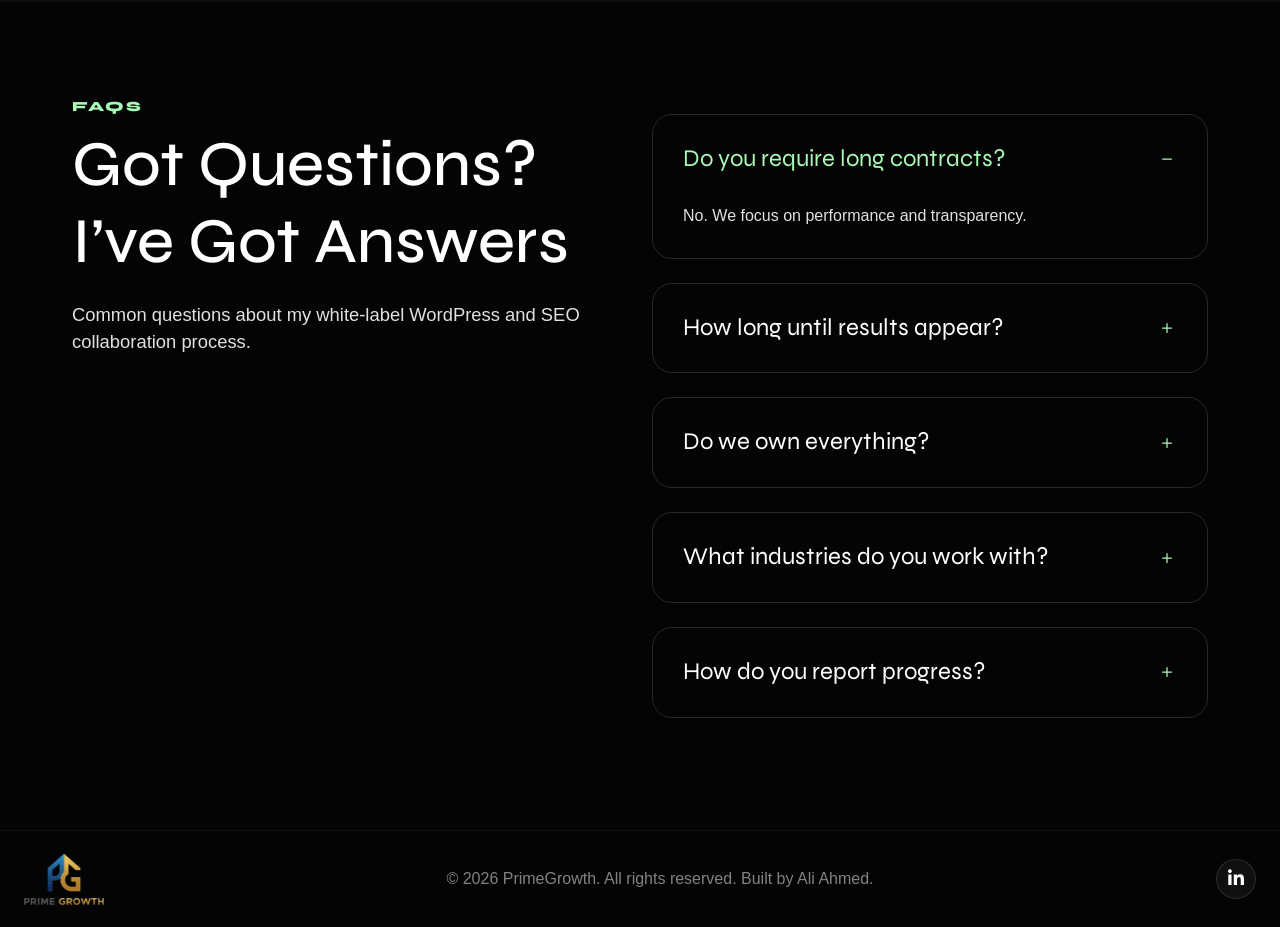
==== commit d9acc418: "update" ====
--- a/index-new.html
+++ b/index-new.html
@@ -8,7 +8,7 @@
     <link rel="stylesheet" href="https://cdnjs.cloudflare.com/ajax/libs/animate.css/3.7.0/animate.min.css">
     <link rel="stylesheet" href="https://cdn.jsdelivr.net/gh/shishirraven/animate-on-scroll@v1.2/animation_utility.css">
     <link rel="stylesheet" href="https://cdnjs.cloudflare.com/ajax/libs/font-awesome/6.4.2/css/all.min.css">
-    <link rel="icon" type="image/x-icon" href="image/logo.png">
+    <link rel="icon" type="image/x-icon" href="image/logo/favicon.png">
     <link rel="stylesheet" href="https://cdn.jsdelivr.net/npm/swiper@11/swiper-bundle.min.css" />
     <title>PrimeGrowth — SEO & Google Optimization for Local Businesses</title>
     <meta name="description"
@@ -227,7 +227,7 @@
                 <div class="logo-container">
                     <a class="navbar-brand d-flex align-items-center" href="/">
                         <img src="image/logo/logo.png" alt="Ali Ahmed" class="img-fluid"
-                            style="width:100px; height:100px; object-fit:contain;">
+                            style="width:170px; height:90px; object-fit:contain;">
                         <!-- <span style="color:white; margin-left:10px; font-weight:600;">Ali Ahmed</span> -->
                     </a>
                 </div>
@@ -241,15 +241,6 @@
                 <!-- Menu -->
                 <div class="collapse navbar-collapse" id="navbarNav">
                     <ul class="navbar-nav ms-auto mb-2 mb-xl-0 gap-1">
-                        <li class="nav-item">
-                            <a class="nav-link" aria-current="page" href="#">Home</a>
-                        </li>
-                        <li class="nav-item">
-                            <a class="nav-link" href="#testimonials">Testimonials</a>
-                        </li>
-                        <li class="nav-item">
-                            <a class="nav-link" href="#mission">Mission</a>
-                        </li>
                         <li class="nav-item">
                             <a class="nav-link" href="#results">Results</a>
                         </li>
@@ -289,7 +280,7 @@
                 <div class="row row-cols-xl-2 row-cols-1 align-items-center">
                     <div class="col">
                         <div class="d-flex flex-column gap-4 scrollanimation animated fadeInLeft adr-7">
-                            <h6 class="text-accent uppercase fw-bold" style="letter-spacing: 2px;">PrimeGrowth</h6>
+                            <!-- <h6 class="text-accent uppercase fw-bold" style="letter-spacing: 2px;">PrimeGrowth</h6> -->
                             <h1 style="font-size: clamp(2.5rem, 5vw, 4rem); line-height: 1.1;">
                                 We Turn Local Businesses Into <span class="text-accent">Lead-Generating Machines</span>
                                 Through SEO & Google Optimization
--- a/css/style.css
+++ b/css/style.css
@@ -556,7 +556,7 @@
 }
 
 .logo-container a img{
-     max-width: 100px;
+     max-width: 200px;
      border-radius: 0px;
 }
 
@@ -712,8 +712,8 @@
 
 @media only screen and (max-width: 993px) {
     .r-container {
-        padding-right: 1rem;
-        padding-left: 1rem;
+        padding-right: 0.75rem;
+        padding-left: 0.75rem;
     }
 }
 
@@ -4133,7 +4133,7 @@
 
 
     .section {
-        padding: 4rem 1rem;
+        padding: 2.5rem 0;
     }
 
     .accordion .accordion-button {
@@ -4473,21 +4473,45 @@
     }
 
 }
-.floating-banner img {
-    max-width: 80%;   
-    height: auto;
-}
-
-
-@media (max-width: 991px) {
-    .floating-banner img {
-        max-width: 60%;
-    }
-}
-
+/* Spacing Overrides for Mobile */
+@media (max-width: 993px) {
+    .section[style*="padding"], 
+    .section[style*="margin"],
+    .r-container[style*="padding"],
+    .r-container[style*="margin"] {
+        padding-top: 2.5rem !important;
+        padding-bottom: 2.5rem !important;
+        margin-top: 0 !important;
+        margin-bottom: 0 !important;
+    }
+
+    /* Force bootstrap py-5 and others to be smaller on mobile */
+    .py-5 {
+        padding-top: 2.5rem !important;
+        padding-bottom: 2.5rem !important;
+    }
+    .pb-5 {
+        padding-bottom: 2.5rem !important;
+    }
+    .pt-5 {
+        padding-top: 2.5rem !important;
+    }
+
+    /* Fix specific footer/call-to-action boxes with large padding */
+    div[style*="padding: 53px"] {
+        padding: 20px !important;
+        border-radius: 30px !important;
+    }
+}
 
 @media (max-width: 575px) {
-    .floating-banner img {
-        display: none;
-    }
-}
+    .section[style*="padding"], 
+    .section[style*="margin"],
+    .r-container[style*="padding"],
+    .r-container[style*="margin"],
+    .py-5 {
+        padding-top: 2rem !important;
+        padding-bottom: 2rem !important;
+    }
+}
+
